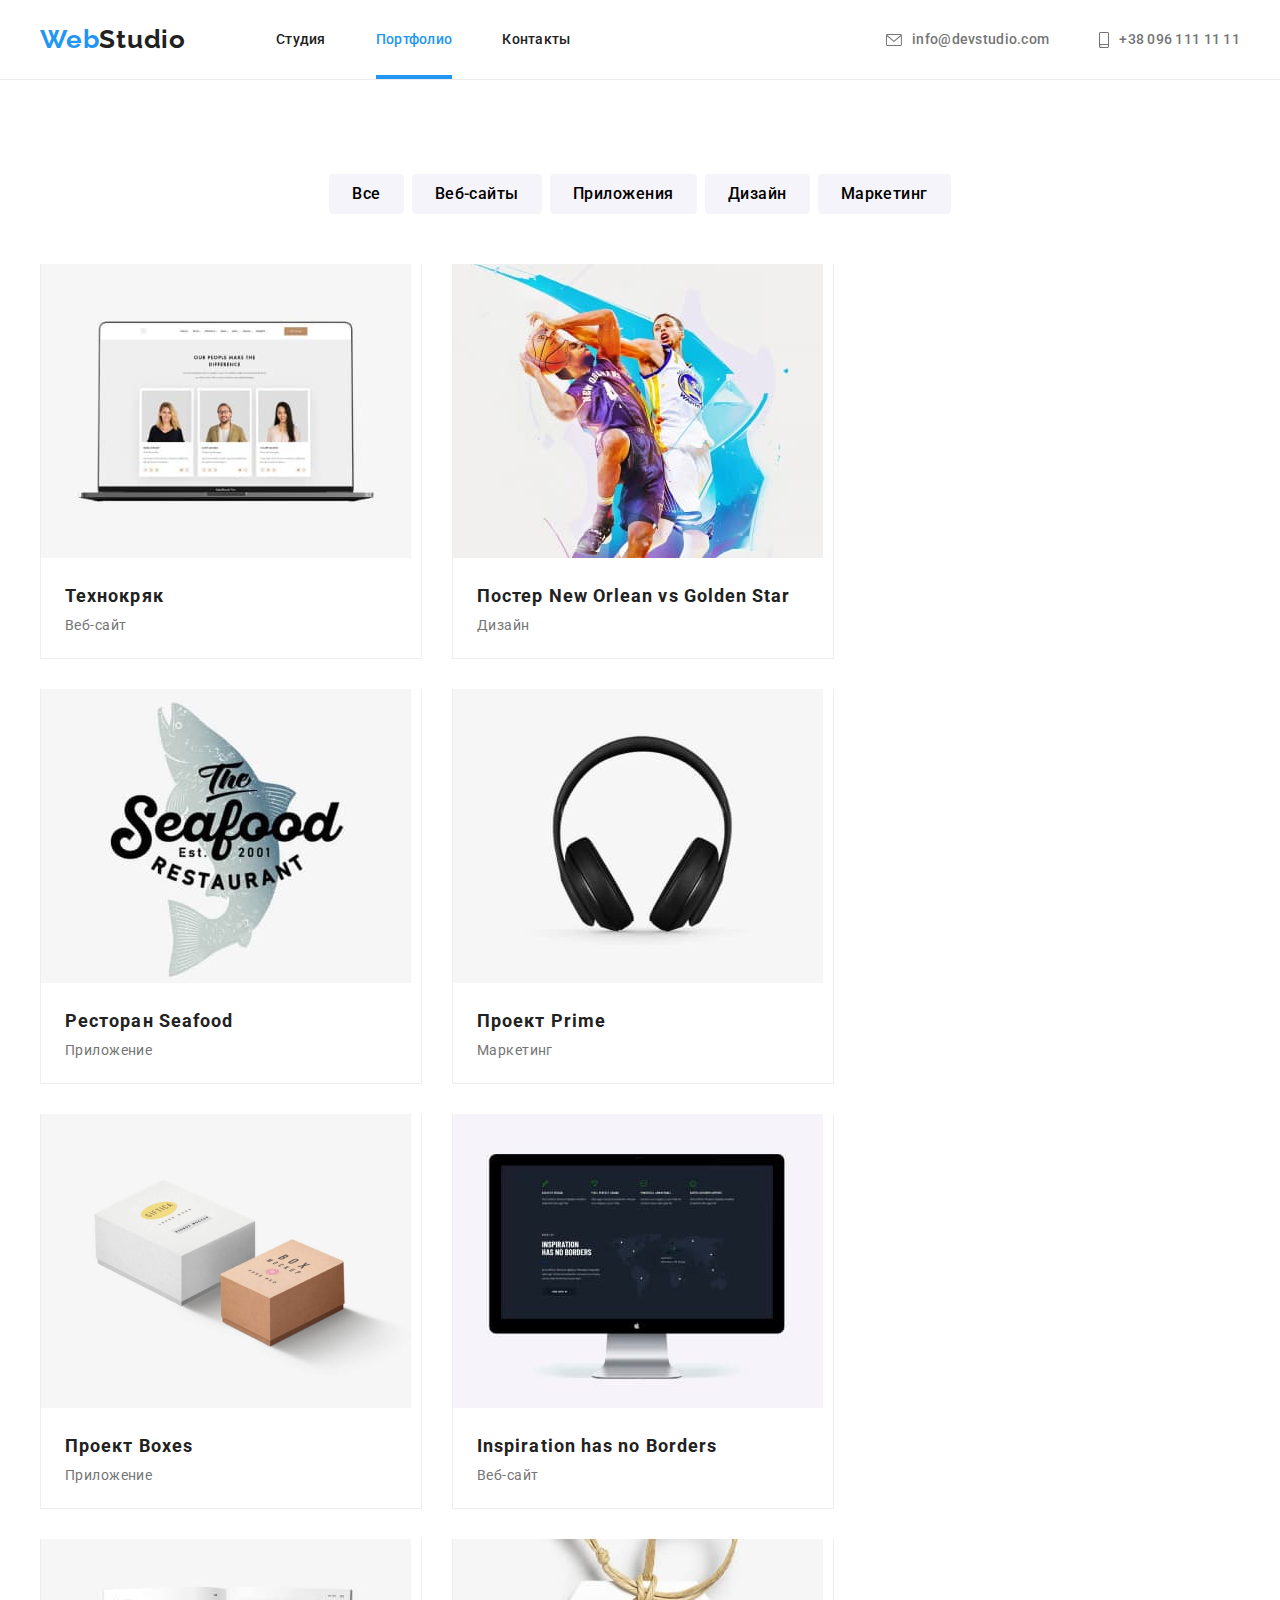
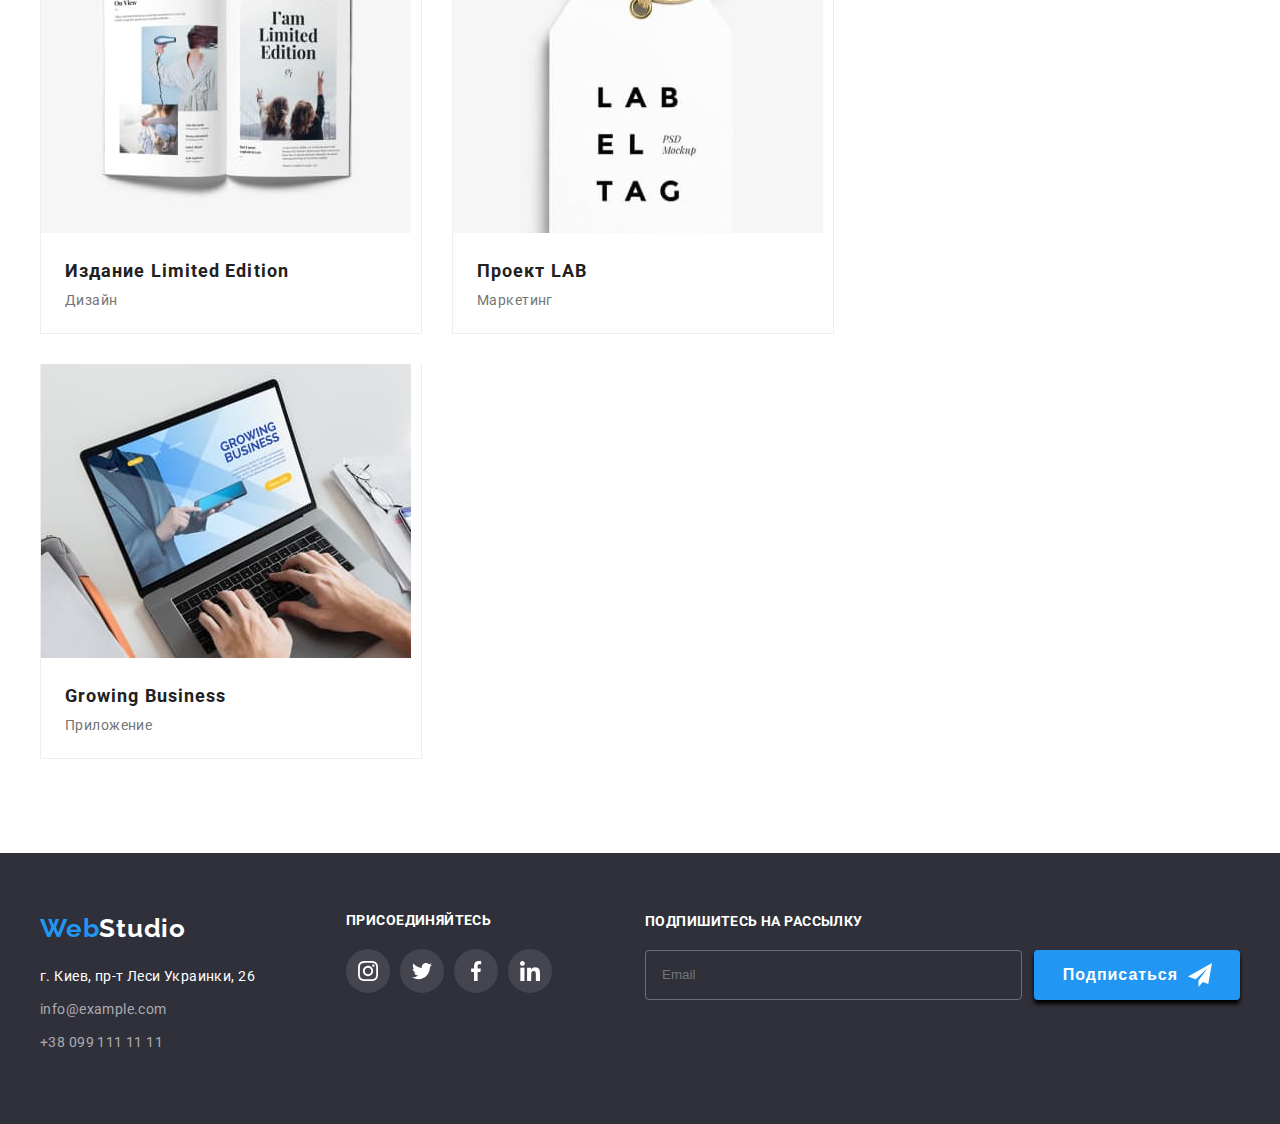
==== portfolio.html @ 456de013 "клон" ====
<!DOCTYPE html>
<html lang="en">
  <head>
    <meta charset="UTF-8" />
    <meta http-equiv="X-UA-Compatible" content="IE=edge" />
    <meta name="viewport" content="width=device-width, initial-scale=1.0" />
    <title>Портфолио</title>
    <link
      rel="stylesheet"
      href="https://cdnjs.cloudflare.com/ajax/libs/modern-normalize/1.1.0/modern-normalize.min.css"
      integrity="sha512-wpPYUAdjBVSE4KJnH1VR1HeZfpl1ub8YT/NKx4PuQ5NmX2tKuGu6U/JRp5y+Y8XG2tV+wKQpNHVUX03MfMFn9Q=="
      crossorigin="anonymous"
      referrerpolicy="no-referrer"
    />
    <link rel="preconnect" href="https://fonts.gstatic.com" />
    <link
      href="https://fonts.googleapis.com/css2?family=Raleway:wght@700&family=Roboto:wght@400;500;700;900&display=swap"
      rel="stylesheet"
    />
    <link rel="stylesheet" href="./css/main.min.css" />
  </head>
  <body>
    <!--HEADER-->
    
    <header class="page-header">
      <div class="container">
        <nav class="nav">
          <a href="./" class="page-logo">
            <span class="page-logo__first-half">Web</span><span>Studio</span>
          </a>
    
          <ul class="site-nav">
            <li class="nav__link">
              <a href="./" class="link-item">Студия</a>
            </li>
            <li class="nav__link">
              <a href="./portfolio.html" class="link-item nav__link-current">Портфолио</a>
            </li>
            <li class="nav__link">
              <a href="./" class="link-item">Контакты</a>
            </li>
          </ul>
    
          <ul class="contact__nav">
            <li class="nav__link-contact contact-email">
              <a href="mailto:info@devstudio.com" class="touch contact__item">
                <svg class="contact__icon" width="16" height="12">
                  <use href="./images/icons.svg#icon-envelope"></use>
                </svg>
                info@devstudio.com
              </a>
            </li>
            <li class="nav__link-contact contact-tel">
              <a href="tel:+380961111111" class="touch contact__item">
                <svg class="contact__icon" width="10" height="16">
                  <use href="./images/icons.svg#icon-smartphone"></use>
                </svg>
                +38 096 111 11 11
              </a>
            </li>
          </ul>
        </nav>
      </div>
    </header>


<main>
  <section class="container-section">
    <div class="container">
    <ul class="portfolio__nav">
       <li class="portfolio__nav-item">
        <button type="button" class="portfolio-button">Все</button>
      </li>
      <li class="portfolio__nav-item">
         <button type="button" class="portfolio-button">Веб-сайты</button>
      </li>
      <li class="portfolio__nav-item">
         <button type="button" class="portfolio-button">Приложения</button>
       </li>
      <li class="portfolio__nav-item">
        <button type="button" class="portfolio-button">Дизайн</button>
      </li>
       <li class="portfolio__nav-item">
         <button type="button" class="portfolio-button">Маркетинг</button>
       </li>
     </ul>

        <ul class="portfolio__works">
          <li class="portfolio__item">
            <a href="./">
              <div class="portfolio__item-thumb">
              <img src="./images/portfolio/laptop.jpg" alt="laptop on the table" />
              <div class="portfolio__item-overlay">
                <p class="portfolio__overlay-text">Технокряк это современная площадка распространения коронавируса. Компании используют эту
                  платформу для цифрового
                  шпионажа и атак на защищённые сервера конкурентов.</p>
              </div>
              </div>
              <div class="portfolio__item-text">
              <h3 class="title-case">Технокряк</h3>
              <p class="portfolio__case-description">Веб-сайт</p>
            </div>
      
            </a>
          </li>
          <li class="portfolio__item">
            <a href="./">
              <div class="portfolio__item-thumb">
              <img src="./images/portfolio/basketball.jpg" alt="two players in basketball" />
              <div class="portfolio__item-overlay">
              <p class="portfolio__overlay-text">Технокряк это современная площадка распространения коронавируса. Компании используют эту платформу для цифрового
              шпионажа и атак на защищённые сервера конкурентов.</p>
              </div>
             </div>
              <div class="portfolio__item-text">
              <h3 class="title-case">Постер New Orlean vs Golden Star</h3>
              <p class="portfolio__case-description">Дизайн</p>
            </div>
      
            </a>
          </li>
          <li class="portfolio__item">
            <a href="./">
              <div class="portfolio__item-thumb">
              <img src="./images/portfolio/seafood.jpg" alt="logo of seafood" />
              <div class="portfolio__item-overlay">
              <p class="portfolio__overlay-text">Технокряк это современная площадка распространения коронавируса. Компании используют эту платформу для цифрового
              шпионажа и атак на защищённые сервера конкурентов.</p>
              </div>
             </div>
             <div class="portfolio__item-text">
              <h3 class="title-case">Ресторан Seafood</h3>
              <p class="portfolio__case-description">Приложение</p>
            </div>
      
            </a>
          </li>
          <li class="portfolio__item">
            <a href="./">
              <div class="portfolio__item-thumb">
              <img src="./images/portfolio/headphones.jpg" alt="headphones" />
              <div class="portfolio__item-overlay">
              <p class="portfolio__overlay-text">Технокряк это современная площадка распространения коронавируса. Компании используют эту платформу для цифрового
              шпионажа и атак на защищённые сервера конкурентов.</p>
              </div>
             </div>
             <div class="portfolio__item-text">
              <h3 class="title-case">Проект Prime</h3>
              <p class="portfolio__case-description">Маркетинг</p>
            </div>
      
            </a>
          </li>
          <li class="portfolio__item">
            <a href="./">
              <div class="portfolio__item-thumb">
              <img src="./images/portfolio/boxes.jpg" alt="two boxes" />
              <div class="portfolio__item-overlay">
              <p class="portfolio__overlay-text">Технокряк это современная площадка распространения коронавируса. Компании используют эту платформу для цифрового
              шпионажа и атак на защищённые сервера конкурентов.</p>
              </div>
             </div>
             <div class="portfolio__item-text">
              <h3 class="title-case">Проект Boxes</h3>
              <p class="portfolio__case-description">Приложение</p>
            </div>
      
            </a>
          </li>
          <li class="portfolio__item">
            <a href="./">
              <div class="portfolio__item-thumb">
              <img src="./images/portfolio/mac.jpg" alt="mac computer on the table" />
              <div class="portfolio__item-overlay">
              <p class="portfolio__overlay-text">Технокряк это современная площадка распространения коронавируса. Компании используют эту платформу для цифрового
              шпионажа и атак на защищённые сервера конкурентов.</p>
              </div>
             </div>
             <div class="portfolio__item-text">
              <h3 class="title-case">Inspiration has no Borders</h3>
              <p class="portfolio__case-description">Веб-сайт</p>
            </div>
      
            </a>
          </li>
          <li class="portfolio__item">
            <a href="./">
              <div class="portfolio__item-thumb">
              <img src="./images/portfolio/magazine.jpg" alt="opened magazine" />
              <div class="portfolio__item-overlay">
              <p class="portfolio__overlay-text">Технокряк это современная площадка распространения коронавируса. Компании используют эту платформу для цифрового
              шпионажа и атак на защищённые сервера конкурентов.</p>
              </div>
             </div>
             <div class="portfolio__item-text">
              <h3 class="title-case">Издание Limited Edition</h3>
              <p class="portfolio__case-description">Дизайн</p>
            </div>
      
            </a>
          </li>
          <li class="portfolio__item">
            <a href="./">
              <div class="portfolio__item-thumb">
              <img src="./images/portfolio/label.jpg" alt="paper label with rope" />
              <div class="portfolio__item-overlay">
              <p class="portfolio__overlay-text">Технокряк это современная площадка распространения коронавируса. Компании используют эту платформу для цифрового
              шпионажа и атак на защищённые сервера конкурентов.</p>
              </div>
             </div>
             <div class="portfolio__item-text">
              <h3 class="title-case">Проект LAB</h3>
              <p class="portfolio__case-description">Маркетинг</p>
            </div>
      
            </a>
          </li>
          <li class="portfolio__item">
            <a href="./">
              <div class="portfolio__item-thumb">
              <img src="./images/portfolio/laptop-working.jpg" alt="working on the laptop" />
              <div class="portfolio__item-overlay">
              <p class="portfolio__overlay-text">Технокряк это современная площадка распространения коронавируса. Компании используют эту платформу для цифрового
              шпионажа и атак на защищённые сервера конкурентов.</p>
              </div>
             </div>
             <div class="portfolio__item-text">
              <h3 class="title-case">Growing Business</h3>
              <p class="portfolio__case-description">Приложение</p>
            </div>
      
            </a>
          </li>
        </div>
      </ul>
     </section>
  </main>

    <!--FOOTER-->
    <footer class="footer">
      <div class="container footer-container">
        <address class="footer-adress">
          <a href="./" class="page-logo">
            <span class="page-logo__first-half">Web</span><span class="page-logo__second-half-logo">Studio</span>
          </a>
          <ul class="footer-adress__text">
            <li>
              <a href="https://goo.gl/maps/CdUpNPRb44qNXqT29" target="_blank" rel="noopener noreferrer">
                <p class="adress">г. Киев, пр-т Леси Украинки, 26</p>
              </a>
            </li>
            <li class="footer-adress__contact">
              <a href="mailto:info@example.com">info@example.com</a>
            </li>
            <li class="footer-adress__contact">
              <a href="tel:+380991111111">+38 099 111 11 11</a>
            </li>
          </ul>
        </address>
    
        <div class="footer-social">
          <h3 class="social-title">Присоединяйтесь</h3>
          <ul class="footer-social__icons">
            <li class="footer-social__item">
              <a href="" class="footer-social__link">
                <svg class="footer-social__icon">
                  <use href="./images/icons.svg#icon-instagram"></use>
                </svg>
              </a>
            </li>
            <li class="footer-social__item">
              <a href="" class="footer-social__link">
                <svg class="footer-social__icon">
                  <use href="./images/icons.svg#icon-twitter"></use>
                </svg>
              </a>
            </li>
            <li class="footer-social__item">
              <a href="" class="footer-social__link">
                <svg class="footer-social__icon">
                  <use href="./images/icons.svg#icon-facebook"></use>
                </svg>
              </a>
            </li>
            <li class="footer-social__item">
              <a href="" class="footer-social__link">
                <svg class="footer-social__icon">
                  <use href="./images/icons.svg#icon-linkedin"></use>
                </svg>
              </a>
            </li>
          </ul>
        </div>
        <form action="#" class="footer-form">
          <label class="footer-form__field">
            Подпишитесь на рассылку
            <div class="footer-form__div">
              <input type="mail" class="footer-form__input touch" name="user-mail" placeholder="Email" required>
    
          </label>
          <button type="submit" class="footer-form__btn">
            Подписаться
            <svg width="24" heigh="24" class="footer-form__icon">
              <use href="./images/icons.svg#icon-send"></use>
            </svg>
          </button>
      </div>
      </form>
      </div>
    </footer>
    </body>
    
    </html>
---- css/main.min.css ----
:root{--text-color: #757575;--secondary-color: #212121;--white-color: #ffffff;--accent-color: #2196f3;--secondary-background: #f5f4fa;--logo-font: 'Raleway', sans-serif;--button-color: #2196f3;--main-font: 'Robosto', sans-serif;--footer-backround: #2f303a;--social-icons: rgba(175, 177, 184, 1);--timing-function: cubic-bezier(0.4, 0, 0.2, 1)}.visually-hidden{position:absolute !important;clip:rect(1px 1px 1px 1px);clip:rect(1px, 1px, 1px, 1px);padding:0 !important;border:0 !important;height:1px !important;width:1px !important;overflow:hidden}.touch{transition-property:color, fill, background-color, border, box-shadow, opacity, transform;transition-duration:250ms;transition-timing-function:var(--cubic)}h1,h2,h3,h4,h5,h6,p{margin-top:0;margin-bottom:0}ul,ol{margin-top:0;margin-bottom:0;padding-left:0}img{display:block}.link{text-decoration:none}li{list-style:none}a{text-decoration:none}body{font-family:'Roboto', 'Arial', 'Helvetica', sans-serif;font-style:normal;font-weight:normal;font-size:14px;color:var(--secondary-color);background-color:var(--white-color);margin:0px 0px}.container-section{padding-top:94px;padding-bottom:94px}h2{font-weight:bold;font-size:36px;line-height:1.16;letter-spacing:0.03em;margin-bottom:50px;text-align:center}a{text-decoration:none;color:inherit}p{line-height:1.71;letter-spacing:0.03em;color:var(--text-color)}button{cursor:pointer}.container{width:1200px;margin:0 auto;padding-left:15px;padding-right:15px}.item{margin-left:30px;flex-basis:calc((100% - 120px) / 4);position:relative}.page-header{border-bottom:solid #ececec 1px}.page-logo{font-family:Raleway;font-weight:bold;font-size:26px;line-height:1.2;letter-spacing:0.03em;margin-right:90px;padding-top:24px;padding-bottom:24px}.page-logo__first-half{color:#2196f3}.page-logo__second-half-logo{color:var(--white-color)}.link-item{padding-top:32px;padding-bottom:32px;position:relative}.link-item::after{content:'';position:absolute;left:0;bottom:0;width:100%;height:4px;background-color:var(--accent-color);display:block;transform:scaleX(0);transition:transform 250ms var(--timing-function)}.link-item:hover::after,.link-item:focus::after{display:block;transform:scaleX(1)}.link-item:hover,.link-item:focus{color:var(--accent-color)}.button-primary{font-family:inherit;color:var(--white-color);background-color:var(--accent-color);font-style:normal;font-weight:500;font-size:16px;line-height:1.87;letter-spacing:0.06em;border-radius:4px;box-shadow:0px 4px 4px rgba(0,0,0,0.15);border:var(--button-color);padding:10px 32px;transition-property:background-color;transition-duration:250ms;transition-timing-function:linear}.button-primary:hover,.button-primary:focus{background-color:var(--white-color);color:var(--accent-color)}.portfolio-button{font-family:inherit;font-size:16px;font-weight:500;line-height:1.62;letter-spacing:0.03em;padding:6px 22px;border:solid 1px;background-color:var(--secondary-background);border-color:var(--secondary-background);border-radius:4px;transition-property:background-color;transition-duration:100ms;transition-timing-function:linear}.portfolio-button:hover,.portfolio-button:focus{color:var(--white-color);background-color:var(--accent-color);border-color:var(--accent-color);border-radius:4px}.social-list{display:flex;padding-bottom:30px;justify-content:space-between}.social-list__icon{width:20px;height:20px}.social-list__link{fill:var(--social-icons);display:flex;align-items:center;justify-content:center;width:44px;height:44px;border-radius:50%;transition:fill 250ms var(--timing-function)}.social-list__link:hover,.social-list__link:focus{background-color:var(--accent-color);fill:#ffffff}.hero-title{font-weight:900;font-size:44px;line-height:60px;margin:0px auto 30px auto}.work-title{margin-bottom:50px}.title-case{font-weight:bold;font-size:18px;line-height:2;letter-spacing:0.06em}h3.about-title{font-weight:bold;font-size:14px;line-height:1.14;letter-spacing:0.03em;text-transform:uppercase;margin-bottom:10px}h3.social-title{color:var(--white-color);font-weight:bold;font-size:14px;line-height:1.14;letter-spacing:0.03em;text-transform:uppercase;margin-bottom:20px}.footer{display:flex;align-items:center;color:var(--white-color);background-color:var(--footer-backround);padding-top:60px;padding-bottom:60px}.footer-container{display:flex}.footer-adress{font-style:normal;line-height:1.71;letter-spacing:0.03em;margin-right:70px}.footer-adress__text{margin-top:20px;margin-bottom:9px}.footer-adress__contact{margin-bottom:9px;color:rgba(255,255,255,0.6)}.footer-adress__contact:hover,.footer-adress__contact:focus{color:var(--accent-color)}.footer-social__icons{display:flex;justify-content:space-around}.footer-social__link{fill:var(--white-color);display:flex;align-items:center;justify-content:center;width:44px;height:44px;border-radius:50%;background-color:rgba(255,255,255,0.1);transition:background-color 250ms var(--timing-function)}.footer-social__link:hover,.footer-social__link:focus{background-color:var(--accent-color)}.footer-social__item:not(:last-child){margin-right:10px}.footer-social__icon{width:20px;height:20px}.adress{margin-bottom:9px;color:var(--white-color)}.backdrop{position:fixed;top:0;left:0;width:100vw;height:100vh;background-color:rgba(0,0,0,0.4);transition:opacity 500ms linear, visability 500ms linear}.modal-window{position:absolute;left:50%;top:50%;transform:translate(-50%, -50%);height:581px;width:528px;border-radius:4px;background-color:var(--white-color);padding:40px}.modal-window__close-btn{top:8px;right:8px;width:30px;height:30px;border-radius:50%;border:1px solid rgba(0,0,0,0.1);background-color:transparent;padding:0;position:absolute}.modal-window__icon-close{position:absolute;top:50%;left:50%;transform:translate(-50%, -50%)}.modal-window__icon-close:hover{fill:var(--accent-color)}.is-hidden{opacity:0;visibility:hidden;pointer-events:none}.modal-form{display:flex;flex-direction:column}.modal-form__header{font-weight:bold;font-size:20px;line-height:1.15;text-align:center;letter-spacing:0.03em;color:var(--secondary-color);margin-bottom:12px}.modal-form__field{position:relative;font-size:12px;line-height:1.16;letter-spacing:0.01em;color:var(--text-color)}.modal-form__input{width:100%;height:40px;border:1px solid rgba(33,33,33,0.2);box-sizing:border-box;border-radius:4px;padding-left:42px}.modal-form__input:focus{outline:none;border-color:var(--accent-color)}.modal-form__input-wrapper{display:block;position:relative;margin-top:6px;margin-bottom:10px}.modal-form__input-icon{position:absolute;top:50%;left:12px;transform:translateY(-50%);display:block;width:18px;height:18px}.form-input:focus+.modal-form__input-icon{fill:var(--accent-color)}.modal-form__message{width:100%;height:120px;margin-top:4px;margin-bottom:20px;border:1px solid rgba(33,33,33,0.2);box-sizing:border-box;border-radius:4px;padding:12px 16px;resize:none}.modal-form__message:focus{outline:none;border-color:var(--accent-color)}.modal-form__checkbox:checked+.modal-form__checkbox-label::before{border:0px;background-image:url(../images/index/check.svg);background-size:contain;box-shadow:none}.modal-form__checkbox:focus+.modal-form__checkbox-label::before{outline:none}.modal-form__checkbox-label{display:flex;align-items:center;font-size:14px;margin-bottom:30px}.modal-form__checkbox-label::before{display:block;content:'';width:16px;height:15px;border-radius:2px;cursor:pointer;margin-right:8px;border:2px solid #000000;box-shadow:0px 4px 4px 0px #00000040}.modal-form__link{color:var(--accent-color);border-bottom:1px solid var(--accent-color)}.modal-form__submit-btn{width:200px;margin:0 auto}.footer-form{display:block;margin-top:0em;width:100%}.footer-form__div{display:flex;height:50px;margin-left:93px;margin-top:20px}.footer-form__field{margin-left:93px;width:100%;font-size:14px;font-weight:700;line-height:1.14;letter-spacing:0.03em;text-align:left;color:var(--white-color);text-transform:uppercase}.footer-form__input{padding:15px 16px;margin-right:12px;border:1px solid rgba(255,255,255,0.3);border-radius:4px;background-color:transparent;cursor:pointer;color:var(--white-color);width:100%}.footer-form__input:focus{outline:none;border-color:var(--accent-color)}.footer-form__btn{display:flex;align-items:center;padding:10px 28px 10px 29px;font-weight:bold;font-size:16px;line-height:1.87;letter-spacing:0.06em;color:var(--white-color);background-color:var(--accent-color);box-shadow:0px 4px 4px #000;border-radius:4px;border:none;cursor:pointer}.footer-form__icon{fill:var(--white-color);margin-left:10px}.nav{display:flex;align-items:center}.site-nav,.contact__nav{font-weight:500;line-height:1.14;letter-spacing:0.02em;display:flex}.nav__link{font-weight:500;line-height:1.14;letter-spacing:0.02em;position:relative}.nav__link:not(:last-child){margin-right:50px}.nav__link-current{color:var(--accent-color)}.nav__link-current::after{display:block;content:'';position:absolute;left:0;bottom:0;width:100%;height:4px;background-color:var(--accent-color);transform:scaleX(1)}.nav__link-contact{font-weight:500;line-height:1.14;letter-spacing:0.02em;justify-content:center}.nav__link-contact:not(:last-child){margin-right:50px}.contact__nav{font-weight:500;font-size:14px;line-height:1.14;letter-spacing:0.02em;color:var(--text-color);margin-left:auto}.contact__item{display:flex;align-items:center;justify-content:center}.contact__item:hover,.contact__item:focus{color:var(--accent-color)}.contact__icon{fill:currentColor;margin-right:10px}.hero{font-size:44px;line-height:1.36;text-align:center;letter-spacing:0.06em;text-transform:uppercase;color:var(--white-color);background-color:var(--secondary-color);padding-top:200px;padding-bottom:200px;background-image:linear-gradient(to right, rgba(47,58,57,0.4), rgba(47,48,58,0.4)),url("../images/index/background-img.png");background-position:center;background-repeat:no-repeat;background-size:cover;max-width:1600px;margin-left:auto;margin-right:auto}.about{display:flex;justify-content:space-between;margin-left:-30px}.about-section{padding-top:94px}.icon-antenna::before{display:block;content:'';height:120px;background-repeat:no-repeat;background-position:center;background-color:var(--secondary-background);background-image:url(../images/index/antenna.svg);margin-bottom:30px}.icon-clock::before{display:block;content:'';height:120px;background-repeat:no-repeat;background-position:center;background-color:var(--secondary-background);background-image:url(../images/index/clock.svg);margin-bottom:30px}.icon-diagram::before{display:block;content:'';height:120px;background-repeat:no-repeat;background-position:center;background-color:var(--secondary-background);background-image:url(../images/index/diagram.svg);margin-bottom:30px}.icon-astronaut::before{display:block;content:'';height:120px;background-repeat:no-repeat;background-position:center;background-color:var(--secondary-background);background-image:url(../images/index/astronaut.svg);margin-bottom:30px}.works{display:flex;flex-wrap:wrap;margin-left:-30px}.works__overlay{position:absolute;display:inline-block;bottom:0;left:0;width:100%;height:70px;background-color:rgba(47,48,58,0.8);color:var(--white-color)}.works__text{padding-top:27px;padding-bottom:27px;text-align:center;text-transform:uppercase;font-family:Roboto;font-style:normal;font-weight:bold;font-size:14px;line-height:1.14;color:var(--white-color)}.team__section{background-color:var(--secondary-background)}.team__list{display:flex;flex-wrap:wrap;margin-left:-30px;justify-content:center}.team__card{text-align:center;box-shadow:0px 2px 1px 0px rgba(0,0,0,0.2);box-shadow:0px 1px 1px 0px rgba(0,0,0,0.14);box-shadow:0px 1px 3px 0px rgba(0,0,0,0.12);border-radius:0px 0px 4px 4px}.team__item-content{background-color:#ffffff;padding-left:32px;padding-right:32px}.team__name{font-style:normal;font-weight:500;font-size:16px;line-height:1.18;letter-spacing:0.03em;color:var(--secondary-color);margin-bottom:10px;padding-top:30px}.team__item-desc{font-size:16px;line-height:1.18;letter-spacing:0.03em;margin-bottom:30px}.clients{display:flex;justify-content:center;margin-left:-30px}.clients__item{flex-basis:calc((100% - 180px) / 6);width:170px;margin-left:30px}.clients__link{height:92px;display:flex;justify-content:center;align-items:center;color:var(--social-icons);border-radius:4px;border:1px solid var(--social-icons)}.clients__link:hover,.clients__link:focus{border-color:var(--accent-color);color:var(--accent-color)}.clients__icon{fill:currentColor;width:170px;height:92px}.clients__icon:hover,.clients__icon:focus{color:var(--accent-color)}.portfolio__nav{display:flex;justify-content:center;margin-bottom:50px}.portfolio__works{display:flex;flex-wrap:wrap;margin-left:-30px;margin-top:-30px}.portfolio__item{flex-basis:calc(100% / 3 - 30px);width:370px;border-bottom:solid 1px #eeeeee;border-left:solid 1px #eeeeee;border-right:solid 1px #eeeeee;margin-top:30px;margin-left:30px}.portfolio__item:hover,.portfolio__item:focus{box-shadow:1px 4px 6px 0px rgba(0,0,0,0.16);box-shadow:0px 4px 4px 0px rgba(0,0,0,0.06);box-shadow:0px 1px 1px 0px rgba(0,0,0,0.12)}.portfolio__item:hover .portfolio__item-thumb::before{transform:translateY(0)}.portfolio__item-text{padding:20px 24px}.portfolio__nav-item:not(:last-child){margin-right:8px}.portfolio__item-thumb{position:relative;overflow:hidden}.portfolio__item-thumb::before{display:inline-block;content:'';position:absolute;top:0;left:0;width:100%;height:100%;background-color:rgba(33,150,243,0.9);transform:translateY(100%);transition:transform 250ms var(--timing-function)}.portfolio__item-overlay{position:absolute;top:0;left:0;width:100%;height:100%;transform:translateY(100%);transition:transform 250ms var(--timing-function);overflow:hidden;display:flex}.portfolio__item:hover .portfolio__item-overlay{transform:translateY(0)}.portfolio__overlay-text{color:var(--white-color);font-size:18px;padding:24px;display:flex;align-items:center}.case-description{font-size:16px;line-height:1.87}
/*# sourceMappingURL=main.min.css.map */
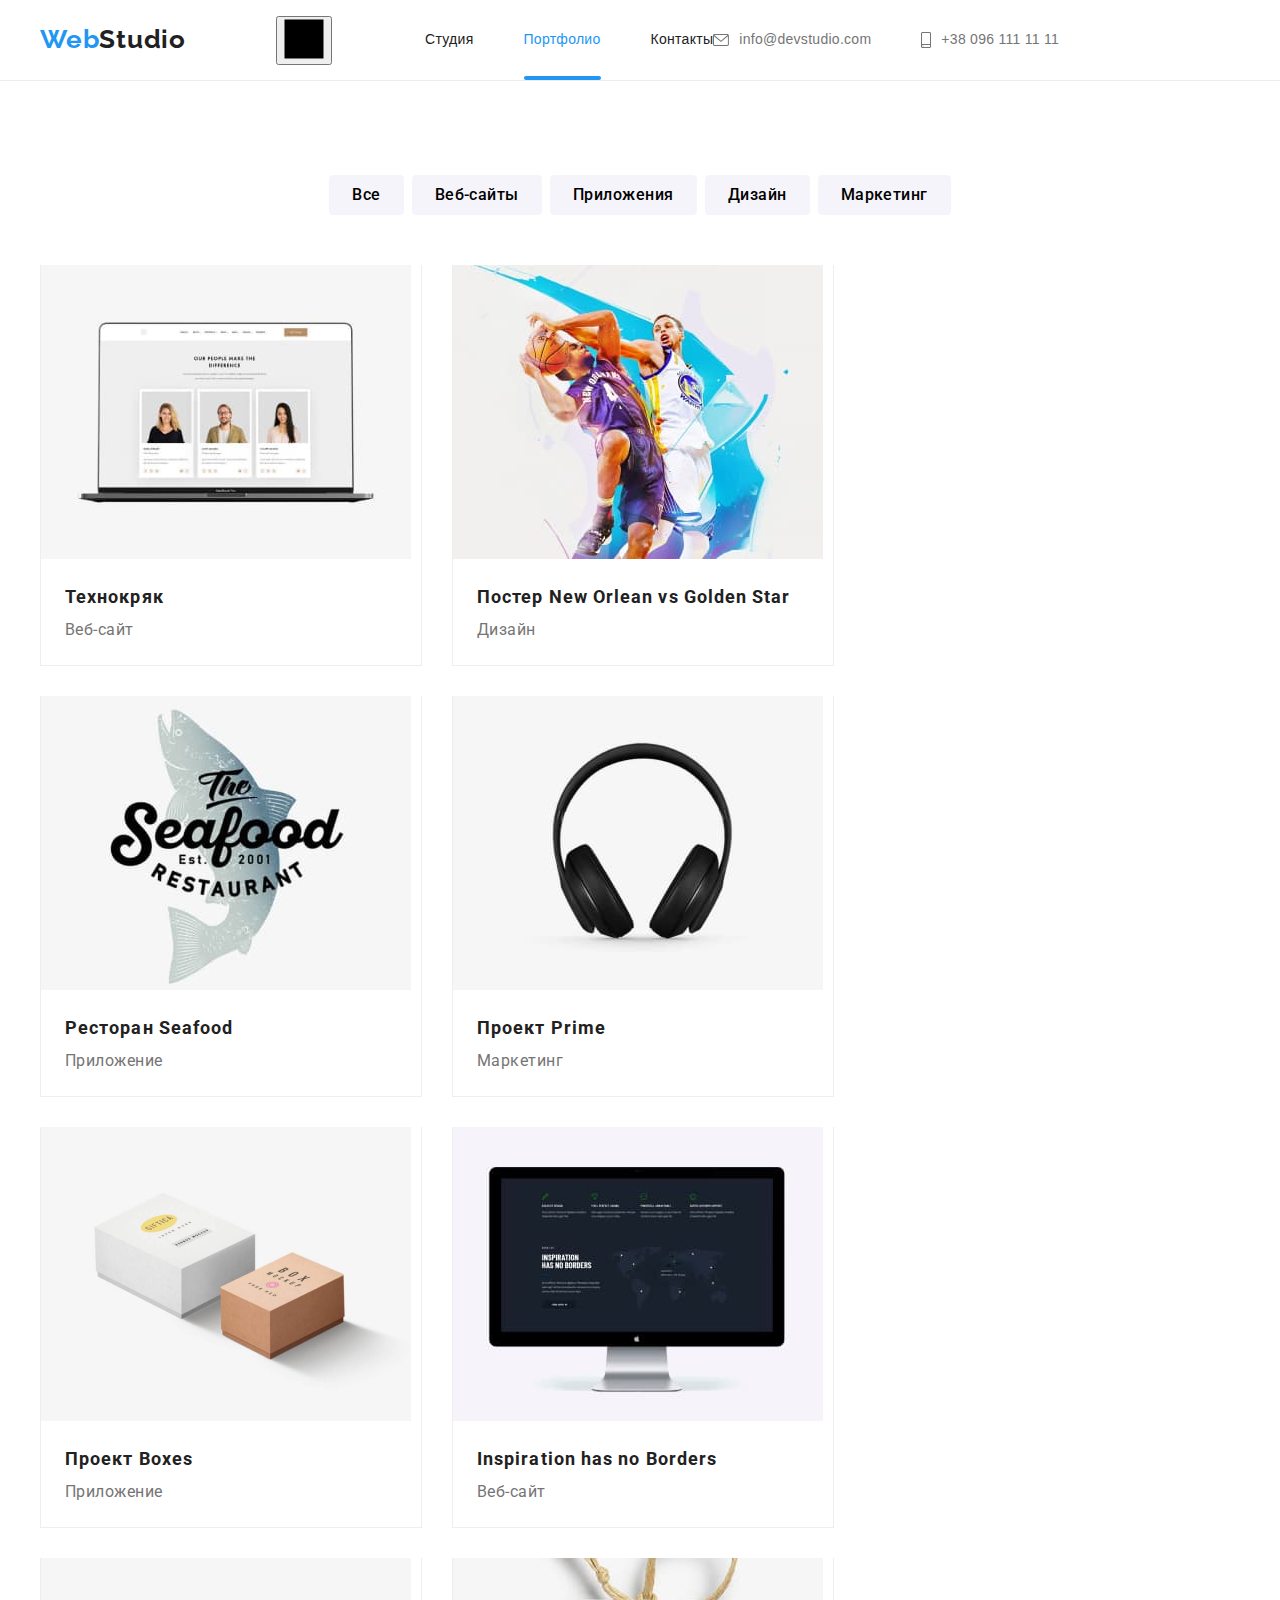
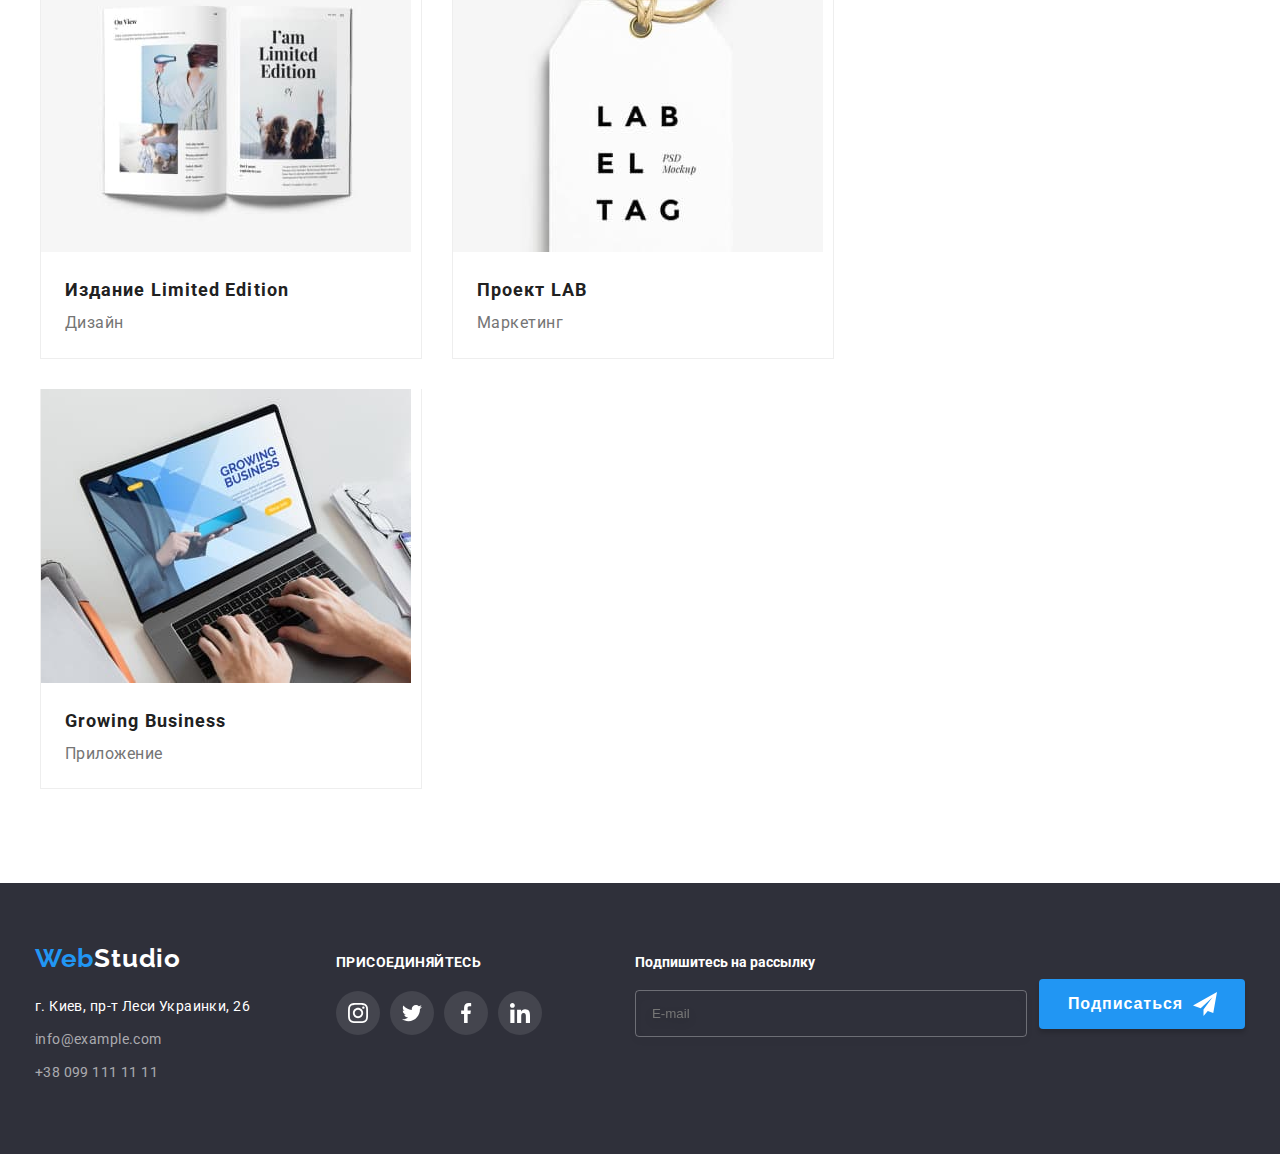
==== commit b40fe452: "очень очень печально..." ====
--- a/portfolio.html
+++ b/portfolio.html
@@ -23,13 +23,20 @@
     <!--HEADER-->
     
     <header class="page-header">
-      <div class="container">
+      <div class="header-container container">
         <nav class="nav">
           <a href="./" class="page-logo">
             <span class="page-logo__first-half">Web</span><span>Studio</span>
           </a>
-    
-          <ul class="site-nav">
+
+          <button class="menu-open touch" type="button">
+            <svg width="40" height="40">
+              <use href="./images/icons.svg#icon-menu">
+              </use>
+            </svg>
+          </button>
+    
+          <ul class="site-nav list">
             <li class="nav__link">
               <a href="./" class="link-item">Студия</a>
             </li>
@@ -41,7 +48,7 @@
             </li>
           </ul>
     
-          <ul class="contact__nav">
+          <ul class="contact__nav list">
             <li class="nav__link-contact contact-email">
               <a href="mailto:info@devstudio.com" class="touch contact__item">
                 <svg class="contact__icon" width="16" height="12">
@@ -260,30 +267,30 @@
     
         <div class="footer-social">
           <h3 class="social-title">Присоединяйтесь</h3>
-          <ul class="footer-social__icons">
-            <li class="footer-social__item">
-              <a href="" class="footer-social__link">
+          <ul class="footer-social__icons social-list list">
+            <li class="social-list__item">
+              <a href="" class="footer-social__link social-list__icon">
                 <svg class="footer-social__icon">
                   <use href="./images/icons.svg#icon-instagram"></use>
                 </svg>
               </a>
             </li>
-            <li class="footer-social__item">
-              <a href="" class="footer-social__link">
+            <li class="social-list__item">
+              <a href="" class="footer-social__link social-list__icon">
                 <svg class="footer-social__icon">
                   <use href="./images/icons.svg#icon-twitter"></use>
                 </svg>
               </a>
             </li>
-            <li class="footer-social__item">
-              <a href="" class="footer-social__link">
+            <li class="social-list__item">
+              <a href="" class="footer-social__link social-list__icon">
                 <svg class="footer-social__icon">
                   <use href="./images/icons.svg#icon-facebook"></use>
                 </svg>
               </a>
             </li>
-            <li class="footer-social__item">
-              <a href="" class="footer-social__link">
+            <li class="social-list__item">
+              <a href="" class="footer-social__link social-list__icon">
                 <svg class="footer-social__icon">
                   <use href="./images/icons.svg#icon-linkedin"></use>
                 </svg>
@@ -291,23 +298,27 @@
             </li>
           </ul>
         </div>
-        <form action="#" class="footer-form">
-          <label class="footer-form__field">
-            Подпишитесь на рассылку
-            <div class="footer-form__div">
-              <input type="mail" class="footer-form__input touch" name="user-mail" placeholder="Email" required>
-    
-          </label>
-          <button type="submit" class="footer-form__btn">
-            Подписаться
-            <svg width="24" heigh="24" class="footer-form__icon">
-              <use href="./images/icons.svg#icon-send"></use>
-            </svg>
-          </button>
-      </div>
-      </form>
+    
+        <div class="footer-form">
+          <b class="footer__title">Подпишитесь на
+            рассылку</b>
+    
+          <form class="footer-subscribe" action="#">
+            <label for="user-email"></label>
+            <input class="subscribe__input" type="email" name="user-email" id="user-email" placeholder="E-mail" required>
+            <button type="submit" class="subscribe__button touch-transform">Подписаться
+              <svg class="subscribe__icon" width="24" height="24">
+                <use href="./images/icons.svg#icon-send">
+                </use>
+              </svg>
+            </button>
+    
+          </form>
+        </div>
+    
       </div>
     </footer>
+
     </body>
     
     </html>--- a/css/main.min.css
+++ b/css/main.min.css
@@ -1,2 +1,2 @@
-:root{--text-color: #757575;--secondary-color: #212121;--white-color: #ffffff;--accent-color: #2196f3;--secondary-background: #f5f4fa;--logo-font: 'Raleway', sans-serif;--button-color: #2196f3;--main-font: 'Robosto', sans-serif;--footer-backround: #2f303a;--social-icons: rgba(175, 177, 184, 1);--timing-function: cubic-bezier(0.4, 0, 0.2, 1)}.visually-hidden{position:absolute !important;clip:rect(1px 1px 1px 1px);clip:rect(1px, 1px, 1px, 1px);padding:0 !important;border:0 !important;height:1px !important;width:1px !important;overflow:hidden}.touch{transition-property:color, fill, background-color, border, box-shadow, opacity, transform;transition-duration:250ms;transition-timing-function:var(--cubic)}h1,h2,h3,h4,h5,h6,p{margin-top:0;margin-bottom:0}ul,ol{margin-top:0;margin-bottom:0;padding-left:0}img{display:block}.link{text-decoration:none}li{list-style:none}a{text-decoration:none}body{font-family:'Roboto', 'Arial', 'Helvetica', sans-serif;font-style:normal;font-weight:normal;font-size:14px;color:var(--secondary-color);background-color:var(--white-color);margin:0px 0px}.container-section{padding-top:94px;padding-bottom:94px}h2{font-weight:bold;font-size:36px;line-height:1.16;letter-spacing:0.03em;margin-bottom:50px;text-align:center}a{text-decoration:none;color:inherit}p{line-height:1.71;letter-spacing:0.03em;color:var(--text-color)}button{cursor:pointer}.container{width:1200px;margin:0 auto;padding-left:15px;padding-right:15px}.item{margin-left:30px;flex-basis:calc((100% - 120px) / 4);position:relative}.page-header{border-bottom:solid #ececec 1px}.page-logo{font-family:Raleway;font-weight:bold;font-size:26px;line-height:1.2;letter-spacing:0.03em;margin-right:90px;padding-top:24px;padding-bottom:24px}.page-logo__first-half{color:#2196f3}.page-logo__second-half-logo{color:var(--white-color)}.link-item{padding-top:32px;padding-bottom:32px;position:relative}.link-item::after{content:'';position:absolute;left:0;bottom:0;width:100%;height:4px;background-color:var(--accent-color);display:block;transform:scaleX(0);transition:transform 250ms var(--timing-function)}.link-item:hover::after,.link-item:focus::after{display:block;transform:scaleX(1)}.link-item:hover,.link-item:focus{color:var(--accent-color)}.button-primary{font-family:inherit;color:var(--white-color);background-color:var(--accent-color);font-style:normal;font-weight:500;font-size:16px;line-height:1.87;letter-spacing:0.06em;border-radius:4px;box-shadow:0px 4px 4px rgba(0,0,0,0.15);border:var(--button-color);padding:10px 32px;transition-property:background-color;transition-duration:250ms;transition-timing-function:linear}.button-primary:hover,.button-primary:focus{background-color:var(--white-color);color:var(--accent-color)}.portfolio-button{font-family:inherit;font-size:16px;font-weight:500;line-height:1.62;letter-spacing:0.03em;padding:6px 22px;border:solid 1px;background-color:var(--secondary-background);border-color:var(--secondary-background);border-radius:4px;transition-property:background-color;transition-duration:100ms;transition-timing-function:linear}.portfolio-button:hover,.portfolio-button:focus{color:var(--white-color);background-color:var(--accent-color);border-color:var(--accent-color);border-radius:4px}.social-list{display:flex;padding-bottom:30px;justify-content:space-between}.social-list__icon{width:20px;height:20px}.social-list__link{fill:var(--social-icons);display:flex;align-items:center;justify-content:center;width:44px;height:44px;border-radius:50%;transition:fill 250ms var(--timing-function)}.social-list__link:hover,.social-list__link:focus{background-color:var(--accent-color);fill:#ffffff}.hero-title{font-weight:900;font-size:44px;line-height:60px;margin:0px auto 30px auto}.work-title{margin-bottom:50px}.title-case{font-weight:bold;font-size:18px;line-height:2;letter-spacing:0.06em}h3.about-title{font-weight:bold;font-size:14px;line-height:1.14;letter-spacing:0.03em;text-transform:uppercase;margin-bottom:10px}h3.social-title{color:var(--white-color);font-weight:bold;font-size:14px;line-height:1.14;letter-spacing:0.03em;text-transform:uppercase;margin-bottom:20px}.footer{display:flex;align-items:center;color:var(--white-color);background-color:var(--footer-backround);padding-top:60px;padding-bottom:60px}.footer-container{display:flex}.footer-adress{font-style:normal;line-height:1.71;letter-spacing:0.03em;margin-right:70px}.footer-adress__text{margin-top:20px;margin-bottom:9px}.footer-adress__contact{margin-bottom:9px;color:rgba(255,255,255,0.6)}.footer-adress__contact:hover,.footer-adress__contact:focus{color:var(--accent-color)}.footer-social__icons{display:flex;justify-content:space-around}.footer-social__link{fill:var(--white-color);display:flex;align-items:center;justify-content:center;width:44px;height:44px;border-radius:50%;background-color:rgba(255,255,255,0.1);transition:background-color 250ms var(--timing-function)}.footer-social__link:hover,.footer-social__link:focus{background-color:var(--accent-color)}.footer-social__item:not(:last-child){margin-right:10px}.footer-social__icon{width:20px;height:20px}.adress{margin-bottom:9px;color:var(--white-color)}.backdrop{position:fixed;top:0;left:0;width:100vw;height:100vh;background-color:rgba(0,0,0,0.4);transition:opacity 500ms linear, visability 500ms linear}.modal-window{position:absolute;left:50%;top:50%;transform:translate(-50%, -50%);height:581px;width:528px;border-radius:4px;background-color:var(--white-color);padding:40px}.modal-window__close-btn{top:8px;right:8px;width:30px;height:30px;border-radius:50%;border:1px solid rgba(0,0,0,0.1);background-color:transparent;padding:0;position:absolute}.modal-window__icon-close{position:absolute;top:50%;left:50%;transform:translate(-50%, -50%)}.modal-window__icon-close:hover{fill:var(--accent-color)}.is-hidden{opacity:0;visibility:hidden;pointer-events:none}.modal-form{display:flex;flex-direction:column}.modal-form__header{font-weight:bold;font-size:20px;line-height:1.15;text-align:center;letter-spacing:0.03em;color:var(--secondary-color);margin-bottom:12px}.modal-form__field{position:relative;font-size:12px;line-height:1.16;letter-spacing:0.01em;color:var(--text-color)}.modal-form__input{width:100%;height:40px;border:1px solid rgba(33,33,33,0.2);box-sizing:border-box;border-radius:4px;padding-left:42px}.modal-form__input:focus{outline:none;border-color:var(--accent-color)}.modal-form__input-wrapper{display:block;position:relative;margin-top:6px;margin-bottom:10px}.modal-form__input-icon{position:absolute;top:50%;left:12px;transform:translateY(-50%);display:block;width:18px;height:18px}.form-input:focus+.modal-form__input-icon{fill:var(--accent-color)}.modal-form__message{width:100%;height:120px;margin-top:4px;margin-bottom:20px;border:1px solid rgba(33,33,33,0.2);box-sizing:border-box;border-radius:4px;padding:12px 16px;resize:none}.modal-form__message:focus{outline:none;border-color:var(--accent-color)}.modal-form__checkbox:checked+.modal-form__checkbox-label::before{border:0px;background-image:url(../images/index/check.svg);background-size:contain;box-shadow:none}.modal-form__checkbox:focus+.modal-form__checkbox-label::before{outline:none}.modal-form__checkbox-label{display:flex;align-items:center;font-size:14px;margin-bottom:30px}.modal-form__checkbox-label::before{display:block;content:'';width:16px;height:15px;border-radius:2px;cursor:pointer;margin-right:8px;border:2px solid #000000;box-shadow:0px 4px 4px 0px #00000040}.modal-form__link{color:var(--accent-color);border-bottom:1px solid var(--accent-color)}.modal-form__submit-btn{width:200px;margin:0 auto}.footer-form{display:block;margin-top:0em;width:100%}.footer-form__div{display:flex;height:50px;margin-left:93px;margin-top:20px}.footer-form__field{margin-left:93px;width:100%;font-size:14px;font-weight:700;line-height:1.14;letter-spacing:0.03em;text-align:left;color:var(--white-color);text-transform:uppercase}.footer-form__input{padding:15px 16px;margin-right:12px;border:1px solid rgba(255,255,255,0.3);border-radius:4px;background-color:transparent;cursor:pointer;color:var(--white-color);width:100%}.footer-form__input:focus{outline:none;border-color:var(--accent-color)}.footer-form__btn{display:flex;align-items:center;padding:10px 28px 10px 29px;font-weight:bold;font-size:16px;line-height:1.87;letter-spacing:0.06em;color:var(--white-color);background-color:var(--accent-color);box-shadow:0px 4px 4px #000;border-radius:4px;border:none;cursor:pointer}.footer-form__icon{fill:var(--white-color);margin-left:10px}.nav{display:flex;align-items:center}.site-nav,.contact__nav{font-weight:500;line-height:1.14;letter-spacing:0.02em;display:flex}.nav__link{font-weight:500;line-height:1.14;letter-spacing:0.02em;position:relative}.nav__link:not(:last-child){margin-right:50px}.nav__link-current{color:var(--accent-color)}.nav__link-current::after{display:block;content:'';position:absolute;left:0;bottom:0;width:100%;height:4px;background-color:var(--accent-color);transform:scaleX(1)}.nav__link-contact{font-weight:500;line-height:1.14;letter-spacing:0.02em;justify-content:center}.nav__link-contact:not(:last-child){margin-right:50px}.contact__nav{font-weight:500;font-size:14px;line-height:1.14;letter-spacing:0.02em;color:var(--text-color);margin-left:auto}.contact__item{display:flex;align-items:center;justify-content:center}.contact__item:hover,.contact__item:focus{color:var(--accent-color)}.contact__icon{fill:currentColor;margin-right:10px}.hero{font-size:44px;line-height:1.36;text-align:center;letter-spacing:0.06em;text-transform:uppercase;color:var(--white-color);background-color:var(--secondary-color);padding-top:200px;padding-bottom:200px;background-image:linear-gradient(to right, rgba(47,58,57,0.4), rgba(47,48,58,0.4)),url("../images/index/background-img.png");background-position:center;background-repeat:no-repeat;background-size:cover;max-width:1600px;margin-left:auto;margin-right:auto}.about{display:flex;justify-content:space-between;margin-left:-30px}.about-section{padding-top:94px}.icon-antenna::before{display:block;content:'';height:120px;background-repeat:no-repeat;background-position:center;background-color:var(--secondary-background);background-image:url(../images/index/antenna.svg);margin-bottom:30px}.icon-clock::before{display:block;content:'';height:120px;background-repeat:no-repeat;background-position:center;background-color:var(--secondary-background);background-image:url(../images/index/clock.svg);margin-bottom:30px}.icon-diagram::before{display:block;content:'';height:120px;background-repeat:no-repeat;background-position:center;background-color:var(--secondary-background);background-image:url(../images/index/diagram.svg);margin-bottom:30px}.icon-astronaut::before{display:block;content:'';height:120px;background-repeat:no-repeat;background-position:center;background-color:var(--secondary-background);background-image:url(../images/index/astronaut.svg);margin-bottom:30px}.works{display:flex;flex-wrap:wrap;margin-left:-30px}.works__overlay{position:absolute;display:inline-block;bottom:0;left:0;width:100%;height:70px;background-color:rgba(47,48,58,0.8);color:var(--white-color)}.works__text{padding-top:27px;padding-bottom:27px;text-align:center;text-transform:uppercase;font-family:Roboto;font-style:normal;font-weight:bold;font-size:14px;line-height:1.14;color:var(--white-color)}.team__section{background-color:var(--secondary-background)}.team__list{display:flex;flex-wrap:wrap;margin-left:-30px;justify-content:center}.team__card{text-align:center;box-shadow:0px 2px 1px 0px rgba(0,0,0,0.2);box-shadow:0px 1px 1px 0px rgba(0,0,0,0.14);box-shadow:0px 1px 3px 0px rgba(0,0,0,0.12);border-radius:0px 0px 4px 4px}.team__item-content{background-color:#ffffff;padding-left:32px;padding-right:32px}.team__name{font-style:normal;font-weight:500;font-size:16px;line-height:1.18;letter-spacing:0.03em;color:var(--secondary-color);margin-bottom:10px;padding-top:30px}.team__item-desc{font-size:16px;line-height:1.18;letter-spacing:0.03em;margin-bottom:30px}.clients{display:flex;justify-content:center;margin-left:-30px}.clients__item{flex-basis:calc((100% - 180px) / 6);width:170px;margin-left:30px}.clients__link{height:92px;display:flex;justify-content:center;align-items:center;color:var(--social-icons);border-radius:4px;border:1px solid var(--social-icons)}.clients__link:hover,.clients__link:focus{border-color:var(--accent-color);color:var(--accent-color)}.clients__icon{fill:currentColor;width:170px;height:92px}.clients__icon:hover,.clients__icon:focus{color:var(--accent-color)}.portfolio__nav{display:flex;justify-content:center;margin-bottom:50px}.portfolio__works{display:flex;flex-wrap:wrap;margin-left:-30px;margin-top:-30px}.portfolio__item{flex-basis:calc(100% / 3 - 30px);width:370px;border-bottom:solid 1px #eeeeee;border-left:solid 1px #eeeeee;border-right:solid 1px #eeeeee;margin-top:30px;margin-left:30px}.portfolio__item:hover,.portfolio__item:focus{box-shadow:1px 4px 6px 0px rgba(0,0,0,0.16);box-shadow:0px 4px 4px 0px rgba(0,0,0,0.06);box-shadow:0px 1px 1px 0px rgba(0,0,0,0.12)}.portfolio__item:hover .portfolio__item-thumb::before{transform:translateY(0)}.portfolio__item-text{padding:20px 24px}.portfolio__nav-item:not(:last-child){margin-right:8px}.portfolio__item-thumb{position:relative;overflow:hidden}.portfolio__item-thumb::before{display:inline-block;content:'';position:absolute;top:0;left:0;width:100%;height:100%;background-color:rgba(33,150,243,0.9);transform:translateY(100%);transition:transform 250ms var(--timing-function)}.portfolio__item-overlay{position:absolute;top:0;left:0;width:100%;height:100%;transform:translateY(100%);transition:transform 250ms var(--timing-function);overflow:hidden;display:flex}.portfolio__item:hover .portfolio__item-overlay{transform:translateY(0)}.portfolio__overlay-text{color:var(--white-color);font-size:18px;padding:24px;display:flex;align-items:center}.case-description{font-size:16px;line-height:1.87}
+:root{--text-color: #757575;--secondary-color: #212121;--white-color: #ffffff;--accent-color: #2196f3;--secondary-background: #f5f4fa;--logo-font: 'Raleway', sans-serif;--button-color: #2196f3;--main-font: 'Robosto', sans-serif;--footer-backround: #2f303a;--social-icons: rgba(175, 177, 184, 1);--timing-function: cubic-bezier(0.4, 0, 0.2, 1)}.visually-hidden{position:absolute !important;clip:rect(1px 1px 1px 1px);clip:rect(1px, 1px, 1px, 1px);padding:0 !important;border:0 !important;height:1px !important;width:1px !important;overflow:hidden}.touch{transition-property:color, fill, background-color, border, box-shadow, opacity, transform;transition-duration:250ms;transition-timing-function:var(--cubic)}h1,h2,h3,h4,h5,h6,p{margin-top:0;margin-bottom:0}ul,ol{margin-top:0;margin-bottom:0;padding-left:0}img{display:block}.link{text-decoration:none}.list{list-style:none;padding:0}li{list-style:none}a{text-decoration:none}body{font-family:'Roboto', 'Arial', 'Helvetica', sans-serif;font-style:normal;font-weight:normal;font-size:14px;color:var(--secondary-color);background-color:var(--white-color);margin:0px 0px}.container-section{padding-top:60px;padding-bottom:60px}@media screen and (min-width: 1200px){.container-section{padding-top:94px;padding-bottom:94px}}h2{font-weight:bold;font-size:36px;line-height:1.16;letter-spacing:0.03em;margin-bottom:50px;text-align:center}a{text-decoration:none;color:inherit}p{line-height:1.71;letter-spacing:0.03em;color:var(--text-color)}button{cursor:pointer}.container{width:100%;padding-left:15px;padding-right:15px;margin:0 auto}@media screen and (min-width: 480px){.container{max-width:480px}}@media screen and (min-width: 768px){.container{max-width:768px}}@media screen and (min-width: 1200px){.container{max-width:1200px}}.page-header{border-bottom:solid #ececec 1px;background-color:var(--white-color)}@media screen and (min-width: 768px){.page-header{display:flex;align-items:center}}@media screen and (min-width: 1200px){.page-header{display:flex;align-items:center}}@media screen and (min-width: 768px){.header-container{display:flex;align-items:center}}@media screen and (min-width: 1200px){.header-container{display:flex;align-items:center}}.page-logo{font-family:Raleway;font-weight:bold;font-size:26px;line-height:1.2;letter-spacing:0.03em;margin-right:90px;padding-top:24px;padding-bottom:24px}.page-logo__first-half{color:#2196f3}.page-logo__second-half-logo{color:var(--white-color)}.button-primary{font-family:inherit;color:var(--white-color);background-color:var(--accent-color);font-style:normal;font-weight:500;font-size:16px;line-height:1.87;letter-spacing:0.06em;border-radius:4px;box-shadow:0px 4px 4px rgba(0,0,0,0.15);border:var(--button-color);padding:10px 32px;transition-property:background-color;transition-duration:250ms;transition-timing-function:linear}.button-primary:hover,.button-primary:focus,.button-primary:active{background-color:var(--white-color);color:var(--accent-color)}.portfolio-button{font-family:inherit;font-size:16px;font-weight:500;line-height:1.62;letter-spacing:0.03em;padding:6px 22px;border:solid 1px;background-color:var(--secondary-background);border-color:var(--secondary-background);border-radius:4px;transition-property:background-color;transition-duration:100ms;transition-timing-function:linear}.portfolio-button:hover,.portfolio-button:focus{color:var(--white-color);background-color:var(--accent-color);border-color:var(--accent-color);border-radius:4px}.social-list{display:flex;justify-content:center}.social-list__item:not(:last-child){margin-right:10px}.social-list__link{width:44px;height:44px;display:flex;justify-content:center;align-items:center;border-radius:50%;fill:var(--social-icons)}.social-list__link:hover,.social-list__link:focus{background-color:var(--accent-color);fill:var(--white-color)}.social-list__icon{width:20px;height:20px}.hero-title{font-weight:900;font-size:44px;line-height:60px;margin:0px auto 30px auto;font-size:26px;line-height:1.364;color:var(--white-color);letter-spacing:0.06em;text-transform:uppercase;text-shadow:0px 4px 4px rgba(0,0,0,0.25)}@media screen and (min-width: 1200px){.hero-title{font-size:44px}}.work-title{margin-bottom:50px}.title-case{font-weight:bold;font-size:18px;line-height:2;letter-spacing:0.06em}h3.about-title{font-weight:bold;font-size:14px;line-height:1.14;letter-spacing:0.03em;text-transform:uppercase;margin-bottom:10px}h3.social-title{color:var(--white-color);font-weight:bold;font-size:14px;line-height:1.14;letter-spacing:0.03em;text-transform:uppercase;margin-bottom:20px}.footer{display:flex;align-items:center;color:var(--white-color);background-color:var(--footer-backround);padding-top:60px;padding-bottom:60px}.footer-container{text-align:center}@media screen and (min-width: 768px){.footer-container{display:flex;flex-wrap:wrap;justify-content:center;align-items:baseline}}@media screen and (min-width: 1200px){.footer-container{display:flex;align-items:baseline;text-align:left;flex-wrap:nowrap}}.footer-adress{font-style:normal;line-height:1.71;letter-spacing:0.03em;margin-right:70px}@media screen and (min-width: 1200px){.footer-adress{width:231px;margin-right:70px}}.adress{font-style:normal;font-size:14px;line-height:1.71;letter-spacing:0.03em;margin-bottom:9px;color:var(--white-color)}.footer-adress__text{margin-top:20px;margin-bottom:9px;font-size:14px;line-height:1.71;letter-spacing:0.03em;color:rgba(255,255,255,0.6)}.footer-adress__contact{margin-bottom:9px;color:rgba(255,255,255,0.6)}.footer-adress__contact:hover,.footer-adress__contact:focus,.footer-adress__contact:active{color:var(--accent-color)}.footer-social{margin:60px 0}@media screen and (min-width: 768px){.footer-social{margin:0;margin-left:165px}}@media screen and (min-width: 1200px){.footer-social{margin-right:93px;margin-left:0}}.footer-social__link{fill:var(--white-color);display:flex;align-items:center;justify-content:center;width:44px;height:44px;border-radius:50%;background-color:rgba(255,255,255,0.1);transition:background-color 250ms var(--timing-function)}.footer-social__link:hover,.footer-social__link:focus{background-color:var(--accent-color)}.footer-social__icon{width:20px;height:20px}.backdrop{position:fixed;top:0;left:0;width:100vw;height:100vh;background-color:rgba(0,0,0,0.4);transition:opacity 500ms linear, visability 500ms linear}.modal-window{position:absolute;left:50%;top:50%;transform:translate(-50%, -50%);height:581px;width:528px;border-radius:4px;background-color:var(--white-color);padding:40px}.modal-window__close-btn{top:8px;right:8px;width:30px;height:30px;border-radius:50%;border:1px solid rgba(0,0,0,0.1);background-color:transparent;padding:0;position:absolute}.modal-window__icon-close{position:absolute;top:50%;left:50%;transform:translate(-50%, -50%)}.modal-window__icon-close:hover{fill:var(--accent-color)}.is-hidden{opacity:0;visibility:hidden;pointer-events:none}.modal-form{display:flex;flex-direction:column;padding:40px}.modal-form__header{font-weight:bold;font-size:20px;line-height:1.15;text-align:center;letter-spacing:0.03em;color:var(--secondary-color);margin-bottom:12px}.modal-form__field{position:relative;font-size:12px;line-height:1.16;letter-spacing:0.01em;color:var(--text-color)}.modal-form__input{width:100%;height:40px;border:1px solid rgba(33,33,33,0.2);box-sizing:border-box;border-radius:4px;padding-left:42px}.modal-form__input:focus{outline:none;border-color:var(--accent-color)}.modal-form__input-wrapper{display:block;position:relative;margin-top:6px;margin-bottom:10px}.modal-form__input-icon{position:absolute;top:50%;left:12px;transform:translateY(-50%);display:block;width:18px;height:18px}.form-input:focus+.modal-form__input-icon{fill:var(--accent-color)}.modal-form__message{width:100%;height:120px;margin-top:4px;margin-bottom:20px;border:1px solid rgba(33,33,33,0.2);box-sizing:border-box;border-radius:4px;padding:12px 16px;resize:none}.modal-form__message:focus{outline:none;border-color:var(--accent-color)}.modal-form__checkbox:checked+.modal-form__checkbox-label::before{border:0px;background-image:url(../images/index/check.svg);background-size:contain;box-shadow:none}.modal-form__checkbox:focus+.modal-form__checkbox-label::before{outline:none}.modal-form__checkbox-label{display:flex;align-items:center;font-size:14px;margin-bottom:30px}.modal-form__checkbox-label::before{display:block;content:'';width:16px;height:15px;border-radius:2px;cursor:pointer;margin-right:8px;border:2px solid #000000;box-shadow:0px 4px 4px 0px #00000040}.modal-form__link{color:var(--accent-color);border-bottom:1px solid var(--accent-color)}.modal-form__submit-btn{width:200px;margin:0 auto}@media screen and (min-width: 768px){.footer-form{margin-top:60px}}@media screen and (min-width: 1200px){.footer-form{margin-top:0}}.footer-subscribe{position:relative;display:flex;align-items:center;flex-direction:column}@media screen and (min-width: 768px){.footer-subscribe{display:flex;align-items:center;flex-direction:column}}@media screen and (min-width: 1200px){.footer-subscribe{display:flex;align-items:center;flex-direction:row}}.subscribe__input{width:100%;padding:15px 16px;margin-bottom:20px;margin-top:20px;border:1px solid rgba(255,255,255,0.3);filter:drop-shadow(0px 4px 4px rgba(0,0,0,0.15));border-radius:4px;background-color:transparent;cursor:pointer;color:var(--white-color)}@media screen and (min-width: 768px){.subscribe__input{width:450px}}@media screen and (min-width: 1200px){.subscribe__input{width:358px;padding:15px 16px;margin-right:12px;margin-bottom:0}}.subscribe__button{display:flex;align-items:center;padding:10px 28px 10px 29px;font-weight:bold;font-size:16px;line-height:1.87;letter-spacing:0.06em;color:var(--white-color);background-color:var(--accent-color);box-shadow:0px 4px 4px rgba(0,0,0,0.15);border-radius:4px;border:none;cursor:pointer}.subscribe__button:hover,.subscribe__button:focus,.subscribe__button:active{color:var(--white-color);background-color:var(--secondary-background)}.subscribe__icon{fill:var(--white-color);margin-left:10px}.nav{display:flex;align-items:center;justify-content:space-between}@media screen and (min-width: 768px){.nav{justify-content:center}}.site-nav{font-family:var(--main-font);font-weight:500;font-size:14px;line-height:1.14;letter-spacing:0.02em;color:var(--secondary-color);margin-left:auto;display:none}@media screen and (min-width: 768px), (min-width: 1200px){.site-nav{display:flex}}@media screen and (min-width: 1200px){.site-nav{margin-left:93px}}.contact__nav{margin-left:auto;font-family:var(--main-font);font-weight:500;font-size:14px;line-height:1.14;letter-spacing:0.02em;color:var(--text-color);display:none}@media screen and (min-width: 768px){.contact__nav{display:flex;flex-direction:column}}@media screen and (min-width: 1200px){.contact__nav{display:flex;flex-direction:row}}.nav__link{font-weight:500;line-height:1.14;letter-spacing:0.02em;position:relative}.nav__link:not(:last-child){display:flex;margin-right:50px}.nav__link-contact:not(:last-child){display:flex;margin-bottom:10px}@media screen and (min-width: 1200px){.nav__link-contact:not(:last-child){display:flex;margin-right:50px;margin-bottom:0}}.link-item{padding-top:32px;padding-bottom:32px;display:flex;align-items:center}.link-item:hover,.link-item:focus,.link-item:active{color:var(--accent-color)}@media screen and (min-width: 768px){.contact__item{padding-top:0;padding-bottom:0;display:flex;align-items:center}}@media screen and (min-width: 1200px){.contact__item{padding-top:32px;padding-bottom:32px}}.contact__item:hover,.contact__item:focus,.contact__item:active{color:var(--accent-color)}.nav__link-current{position:relative;color:var(--accent-color)}.nav__link-current::after{content:'';position:absolute;display:block;width:100%;height:4px;left:0;bottom:0;border-radius:2px;background-color:var(--accent-color)}.contact__icon{fill:currentColor;margin-right:10px}.hero{padding-top:118px;padding-bottom:118px;margin-left:auto;margin-right:auto;max-width:1600px;text-align:center;background-position:center;background-repeat:no-repeat;background-size:cover;background-color:var(--footer-backround)}@media screen and (max-width: 767px){.hero{max-width:480px;background-image:linear-gradient(to right, rgba(47,58,57,0.4), rgba(47,48,58,0.4)),url(../images/index/hero_mobile_480@1x.jpg)}}@media screen and (min-device-pixel-ratio: 2), (-webkit-min-device-pixel-ratio: 2), screen and (min-resolution: 192dpi), screen and (min-resolution: 2dppx){.hero{background-image:linear-gradient(to right, rgba(47,58,57,0.4), rgba(47,48,58,0.4)),url(../images/index/hero_mobile_480@2x.jpg)}}@media screen and (min-width: 768px){.hero{padding-top:118px;padding-bottom:118px;max-width:768px;background-image:linear-gradient(to right, rgba(47,58,57,0.4), rgba(47,48,58,0.4)),url(../images/index/hero_tablet_768@1x.jpg)}}@media screen and (min-width: 768px) and (min-device-pixel-ratio: 2), screen and (min-width: 768px) and (-webkit-min-device-pixel-ratio: 2), screen and (min-width: 768px) and (min-resolution: 192dpi), screen and (min-width: 768px) and (min-resolution: 2dppx){.hero{background-image:linear-gradient(to right, rgba(47,58,57,0.4), rgba(47,48,58,0.4)),url(../images/index/hero_tablet_768@2x.jpg)}}@media screen and (min-width: 1200px){.hero{max-width:1600px;padding-top:200px;padding-bottom:200px;background-image:linear-gradient(to right, rgba(47,58,57,0.4), rgba(47,48,58,0.4)),url(../images/index/hero_desktop_1600@1x.jpg)}}@media screen and (min-width: 1200px) and (min-device-pixel-ratio: 2), screen and (min-width: 1200px) and (-webkit-min-device-pixel-ratio: 2), screen and (min-width: 1200px) and (min-resolution: 192dpi), screen and (min-width: 1200px) and (min-resolution: 2dppx){.hero{background-image:linear-gradient(to right, rgba(47,58,57,0.4), rgba(47,48,58,0.4)),url(../images/index/hero_desktop_1600@2x.jpg)}}.invisible{display:none}.about{margin-bottom:-30px}@media screen and (min-width: 768px){.about{display:flex;flex-wrap:wrap;margin-left:-30px}}.item{width:100%;margin-bottom:30px}@media screen and (min-width: 768px){.item{flex-basis:calc((100% - 60px) / 2);margin-left:30px}}@media screen and (min-width: 1200px){.item{flex-basis:calc((100% - 120px) / 4)}}.item::before{display:block;content:'';height:120px;background-repeat:no-repeat;background-position:center;background-color:var(--secondary-background)}.icon-antenna::before{display:block;content:'';height:120px;background-repeat:no-repeat;background-position:center;background-color:var(--secondary-background);background-image:url(../images/index/antenna.svg);margin-bottom:30px}.icon-clock::before{display:block;content:'';height:120px;background-repeat:no-repeat;background-position:center;background-color:var(--secondary-background);background-image:url(../images/index/clock.svg);margin-bottom:30px}.icon-diagram::before{display:block;content:'';height:120px;background-repeat:no-repeat;background-position:center;background-color:var(--secondary-background);background-image:url(../images/index/diagram.svg);margin-bottom:30px}.icon-astronaut::before{display:block;content:'';height:120px;background-repeat:no-repeat;background-position:center;background-color:var(--secondary-background);background-image:url(../images/index/astronaut.svg);margin-bottom:30px}.work-section{padding-top:0}@media screen and (max-width: 1199px){.work-section{display:none}}.works{display:flex;justify-content:space-between}.work-item{position:relative;z-index:-1}.works__overlay{position:absolute;bottom:0;width:370px;height:70px;background-color:rgba(47,48,58,0.8)}.works__text{font-weight:bold;font-size:14px;line-height:1.14;text-align:center;letter-spacing:0.03em;text-transform:uppercase;color:var(--white-color);padding-top:27px}.team__section{background-color:var(--secondary-background)}.team__list{text-align:center;margin-bottom:-30px}@media screen and (min-width: 768px){.team__list{display:flex;flex-wrap:wrap;margin-left:-30px}}.team__card{box-shadow:0px 1px 3px rgba(0,0,0,0.12),0px 1px 1px rgba(0,0,0,0.14),0px 2px 1px rgba(0,0,0,0.2);border-radius:0px 0px 4px 4px;background-color:var(--white-color);width:100%;margin-bottom:30px}@media screen and (min-width: 768px){.team__card{flex-basis:calc((100% - 60px) / 2);margin-left:30px}}@media screen and (min-width: 1200px){.team__card{flex-basis:calc((100% - 120px) / 4)}}.team__item-content{padding:30px 0}.team__name{font-family:var(--main-font);font-weight:500;font-size:16px;line-height:1.18;letter-spacing:0.03em;color:var(--title-color);margin-bottom:10px}.team__item-desc{font-family:var(--main-font);font-weight:normal;font-size:16px;line-height:1.18;letter-spacing:0.03em;color:var(--text-color);margin-bottom:16px}.clients{margin-bottom:-30px;display:flex;flex-wrap:wrap;margin-left:-30px}.clients__item{margin-bottom:30px;margin-left:30px;flex-basis:calc(100% / 2 - 30px)}@media screen and (min-width: 768px){.clients__item{flex-basis:calc((100% - 90px) / 3);width:226px}}@media screen and (min-width: 1200px){.clients__item{flex-basis:calc((100% - 180px) / 6);width:170px}}.clients__link{height:92px;display:flex;justify-content:center;align-items:center;color:var(--social-icons);border-radius:4px;border:1px solid var(--social-icons)}.clients__link:hover,.clients__link:focus{border-color:var(--accent-color);color:var(--accent-color)}.clients__icon{width:100%;fill:currentColor}.portfolio__nav{display:flex;justify-content:center;margin-bottom:50px}.portfolio__works{display:flex;flex-wrap:wrap;margin-left:-30px;margin-top:-30px}.portfolio__item{flex-basis:calc(100% / 3 - 30px);width:370px;border-bottom:solid 1px #eeeeee;border-left:solid 1px #eeeeee;border-right:solid 1px #eeeeee;margin-top:30px;margin-left:30px}.portfolio__item:hover,.portfolio__item:focus{box-shadow:1px 4px 6px 0px rgba(0,0,0,0.16);box-shadow:0px 4px 4px 0px rgba(0,0,0,0.06);box-shadow:0px 1px 1px 0px rgba(0,0,0,0.12)}.portfolio__item:hover .portfolio__item-thumb::before{transform:translateY(0)}.portfolio__item-text{padding:20px 24px}.portfolio__nav-item:not(:last-child){margin-right:8px}.portfolio__item-thumb{position:relative;overflow:hidden}.portfolio__item-thumb::before{display:inline-block;content:'';position:absolute;top:0;left:0;width:100%;height:100%;background-color:rgba(33,150,243,0.9);transform:translateY(100%);transition:transform 250ms var(--timing-function)}.portfolio__item-overlay{position:absolute;top:0;left:0;width:100%;height:100%;transform:translateY(100%);transition:transform 250ms var(--timing-function);overflow:hidden;display:flex}.portfolio__item:hover .portfolio__item-overlay{transform:translateY(0)}.portfolio__overlay-text{color:var(--white-color);font-size:18px;padding:24px;display:flex;align-items:center}.portfolio__case-description{font-size:16px;line-height:1.87}
 /*# sourceMappingURL=main.min.css.map */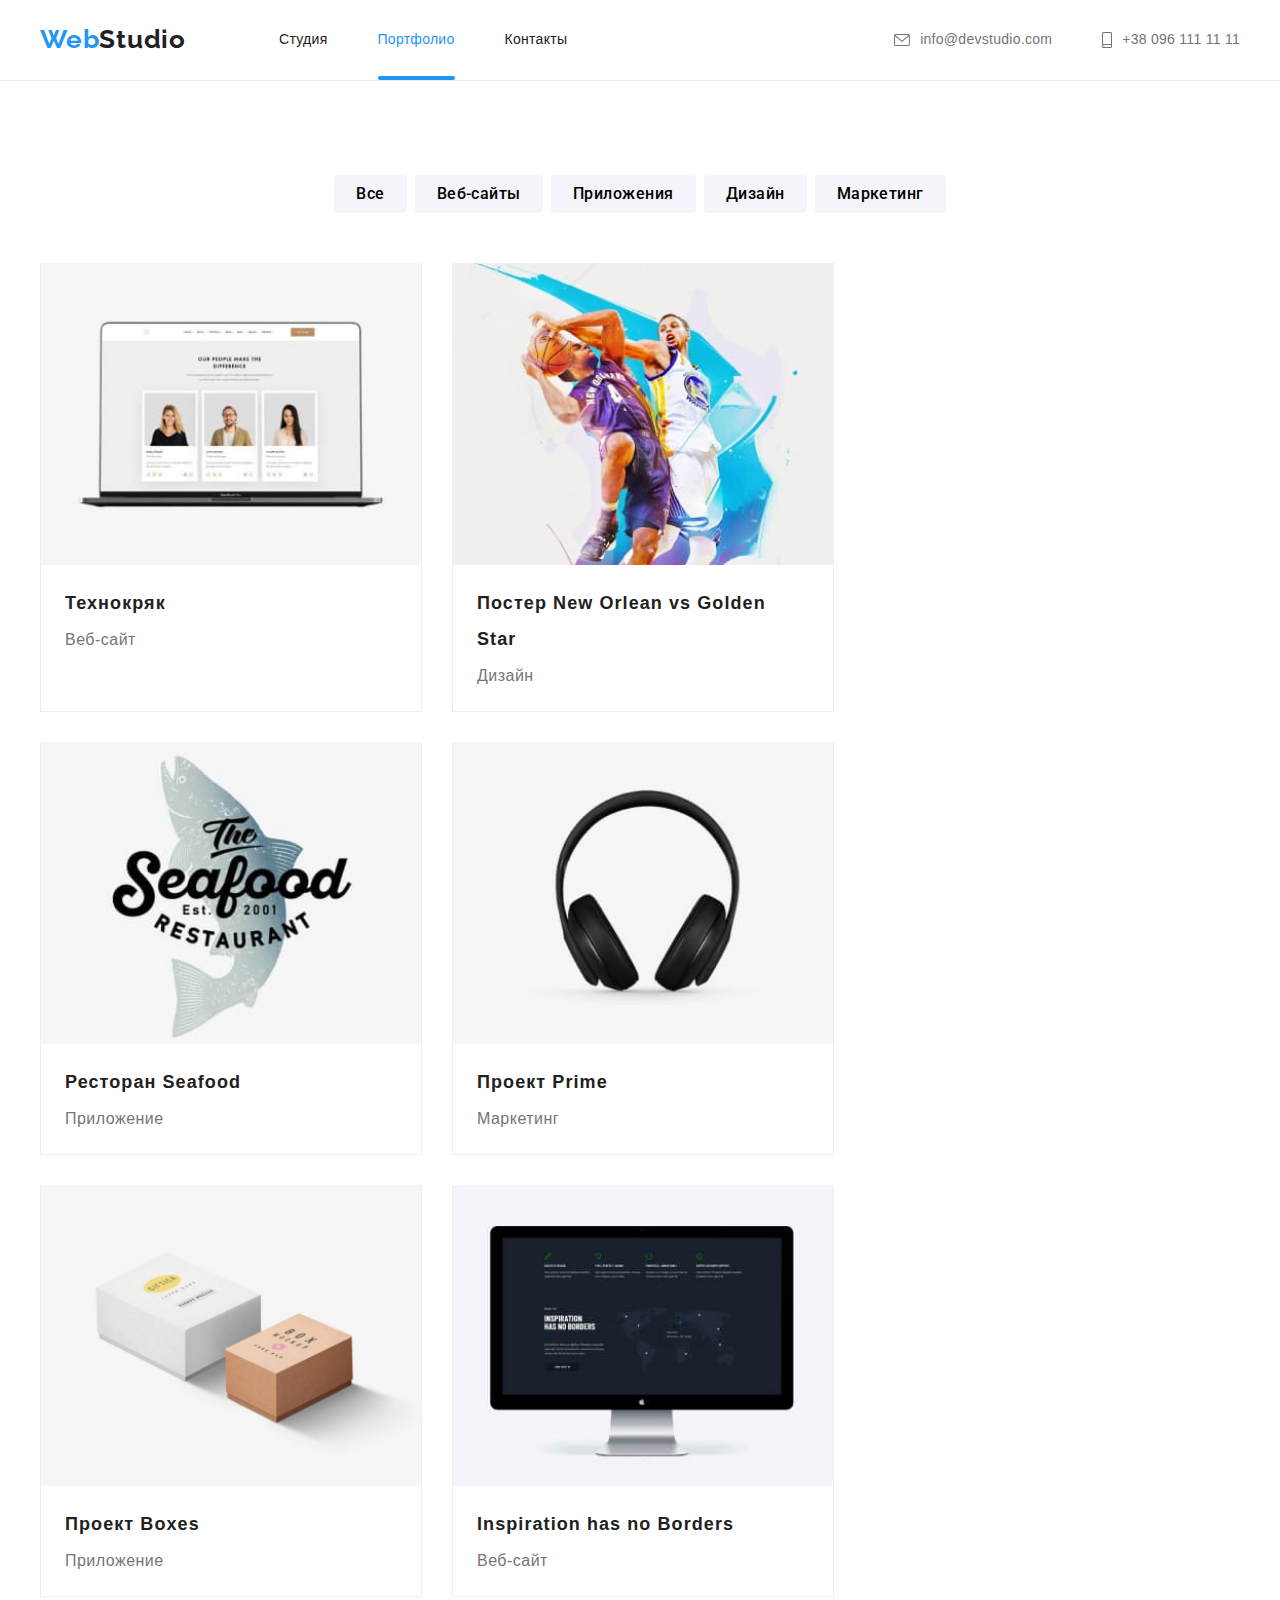
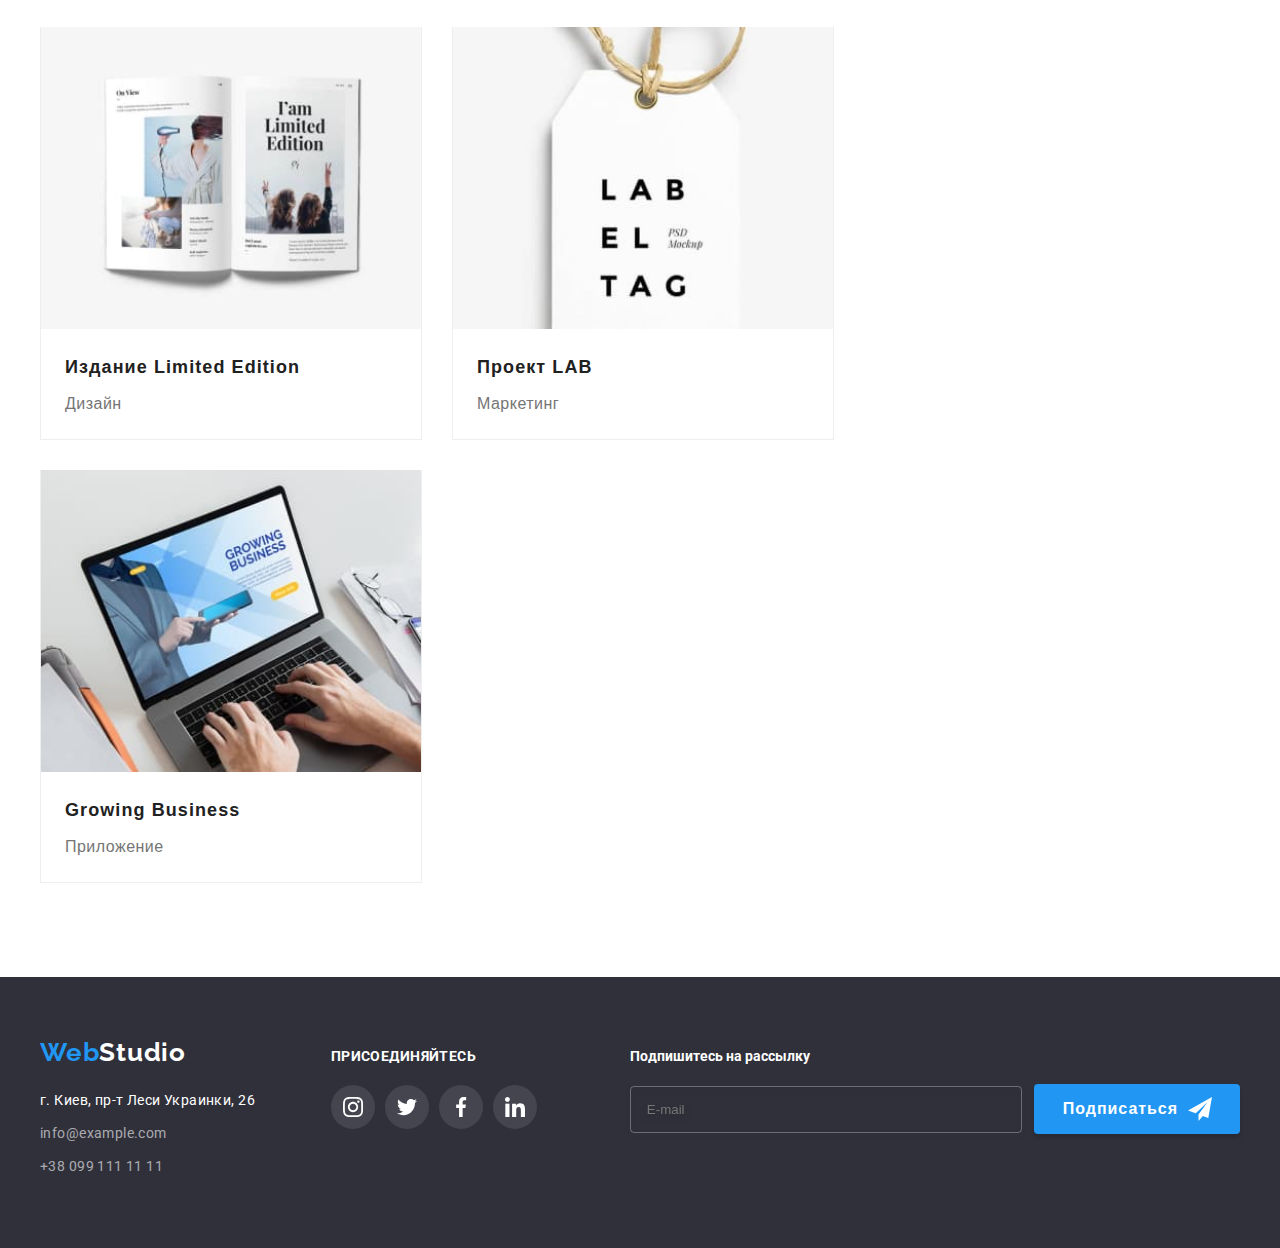
==== commit 5ed8f761: "portfolio" ====
--- a/portfolio.html
+++ b/portfolio.html
@@ -28,7 +28,7 @@
           <a href="./" class="page-logo">
             <span class="page-logo__first-half">Web</span><span>Studio</span>
           </a>
-
+    
           <button class="menu-open touch" type="button">
             <svg width="40" height="40">
               <use href="./images/icons.svg#icon-menu">
@@ -66,37 +66,92 @@
               </a>
             </li>
           </ul>
+    
         </nav>
       </div>
+    
+      <!----------- МОБИЛЬНОЕ МЕНЮ ----------->
+    
+      <div class="mobile-nav is-hidden">
+        <div class="container">
+    
+          <button class="menu-close touch" type="button"> <svg width="40" height="40">
+              <use href="./images/icons.svg#icon-close">
+              </use>
+            </svg> </button>
+    
+          <nav>
+            <ul class="mobile-menu list">
+              <li class="mobile-menu__item">
+                <a class="mobile-menu__link link current touch" href="./index.html">Студия</a>
+              </li>
+              <li class="mobile-menu__item">
+                <a class="mobile-menu__link link touch" href="./portfolio.html">Портфолио</a>
+              </li>
+              <li class="mobile-menu__item">
+                <a class="mobile-menu__link link touch" href="./index.html">Контакты</a>
+              </li>
+            </ul>
+          </nav>
+          <div class="mobile-nav__bottom">
+            <ul class="mobile-contacts list">
+              <li class="mobile-contacts__item">
+                <a class="mobile-contacts__link link mobile-contacts__link---telephone touch" href="./index.html">+38 096
+                  111
+                  11 11</a>
+              </li>
+              <li class="mobile-contacts__item">
+                <a class="mobile-contacts__link link touch" href="./portfolio.html">info@devstudio.com</a>
+              </li>
+    
+            </ul>
+            <ul class="mobile-network list">
+              <li class="mobile-network__item">
+                <a class="mobile-network__link link" href="./index.html">Instagram</a>
+              </li>
+              <li class="mobile-network__item">
+                <a class="mobile-network__link link" href="./portfolio.html">Twitter</a>
+              </li>
+              <li class="mobile-network__item">
+                <a class="mobile-network__link link" href="./index.html">Facebook</a>
+              </li>
+              <li class="mobile-network__item">
+                <a class="mobile-network__link link" href="./portfolio.html">LinkedIn</a>
+              </li>
+            </ul>
+          </div>
+        </div>
+      </div>
+    
     </header>
 
 
 <main>
   <section class="container-section">
     <div class="container">
-    <ul class="portfolio__nav">
+    <ul class="portfolio__nav list">
        <li class="portfolio__nav-item">
-        <button type="button" class="portfolio-button">Все</button>
+        <button type="button" class="portfolio-button touch">Все</button>
       </li>
       <li class="portfolio__nav-item">
-         <button type="button" class="portfolio-button">Веб-сайты</button>
+         <button type="button" class="portfolio-button touch">Веб-сайты</button>
       </li>
       <li class="portfolio__nav-item">
-         <button type="button" class="portfolio-button">Приложения</button>
+         <button type="button" class="portfolio-button touch">Приложения</button>
        </li>
       <li class="portfolio__nav-item">
-        <button type="button" class="portfolio-button">Дизайн</button>
+        <button type="button" class="portfolio-button touch">Дизайн</button>
       </li>
        <li class="portfolio__nav-item">
-         <button type="button" class="portfolio-button">Маркетинг</button>
+         <button type="button" class="portfolio-button touch">Маркетинг</button>
        </li>
      </ul>
 
-        <ul class="portfolio__works">
-          <li class="portfolio__item">
-            <a href="./">
-              <div class="portfolio__item-thumb">
-              <img src="./images/portfolio/laptop.jpg" alt="laptop on the table" />
+        <ul class="portfolio__works list">
+          <li class="portfolio__item touch">
+            <a href="./" class="portfolio__link">
+              <div class="portfolio__item-thumb">
+              <img src="./images/portfolio/laptop.jpg" alt="laptop on the table" width="100%"/>
               <div class="portfolio__item-overlay">
                 <p class="portfolio__overlay-text">Технокряк это современная площадка распространения коронавируса. Компании используют эту
                   платформу для цифрового
@@ -110,10 +165,10 @@
       
             </a>
           </li>
-          <li class="portfolio__item">
-            <a href="./">
-              <div class="portfolio__item-thumb">
-              <img src="./images/portfolio/basketball.jpg" alt="two players in basketball" />
+          <li class="portfolio__item touch">
+            <a href="./" class="portfolio__link">
+              <div class="portfolio__item-thumb">
+              <img src="./images/portfolio/basketball.jpg" alt="two players in basketball" width="100%"/>
               <div class="portfolio__item-overlay">
               <p class="portfolio__overlay-text">Технокряк это современная площадка распространения коронавируса. Компании используют эту платформу для цифрового
               шпионажа и атак на защищённые сервера конкурентов.</p>
@@ -126,10 +181,10 @@
       
             </a>
           </li>
-          <li class="portfolio__item">
-            <a href="./">
-              <div class="portfolio__item-thumb">
-              <img src="./images/portfolio/seafood.jpg" alt="logo of seafood" />
+          <li class="portfolio__item touch">
+            <a href="./" class="portfolio__link">
+              <div class="portfolio__item-thumb">
+              <img src="./images/portfolio/seafood.jpg" alt="logo of seafood" width="100%"/>
               <div class="portfolio__item-overlay">
               <p class="portfolio__overlay-text">Технокряк это современная площадка распространения коронавируса. Компании используют эту платформу для цифрового
               шпионажа и атак на защищённые сервера конкурентов.</p>
@@ -142,10 +197,10 @@
       
             </a>
           </li>
-          <li class="portfolio__item">
-            <a href="./">
-              <div class="portfolio__item-thumb">
-              <img src="./images/portfolio/headphones.jpg" alt="headphones" />
+          <li class="portfolio__item touch">
+            <a href="./" class="portfolio__link">
+              <div class="portfolio__item-thumb">
+              <img src="./images/portfolio/headphones.jpg" alt="headphones" width="100%"/>
               <div class="portfolio__item-overlay">
               <p class="portfolio__overlay-text">Технокряк это современная площадка распространения коронавируса. Компании используют эту платформу для цифрового
               шпионажа и атак на защищённые сервера конкурентов.</p>
@@ -158,10 +213,10 @@
       
             </a>
           </li>
-          <li class="portfolio__item">
-            <a href="./">
-              <div class="portfolio__item-thumb">
-              <img src="./images/portfolio/boxes.jpg" alt="two boxes" />
+          <li class="portfolio__item touch">
+            <a href="./" class="portfolio__link">
+              <div class="portfolio__item-thumb">
+              <img src="./images/portfolio/boxes.jpg" alt="two boxes" width="100%"/>
               <div class="portfolio__item-overlay">
               <p class="portfolio__overlay-text">Технокряк это современная площадка распространения коронавируса. Компании используют эту платформу для цифрового
               шпионажа и атак на защищённые сервера конкурентов.</p>
@@ -174,10 +229,10 @@
       
             </a>
           </li>
-          <li class="portfolio__item">
-            <a href="./">
-              <div class="portfolio__item-thumb">
-              <img src="./images/portfolio/mac.jpg" alt="mac computer on the table" />
+          <li class="portfolio__item touch">
+            <a href="./" class="portfolio__link">
+              <div class="portfolio__item-thumb">
+              <img src="./images/portfolio/mac.jpg" alt="mac computer on the table" width="100%"/>
               <div class="portfolio__item-overlay">
               <p class="portfolio__overlay-text">Технокряк это современная площадка распространения коронавируса. Компании используют эту платформу для цифрового
               шпионажа и атак на защищённые сервера конкурентов.</p>
@@ -190,10 +245,10 @@
       
             </a>
           </li>
-          <li class="portfolio__item">
-            <a href="./">
-              <div class="portfolio__item-thumb">
-              <img src="./images/portfolio/magazine.jpg" alt="opened magazine" />
+          <li class="portfolio__item touch">
+            <a href="./" class="portfolio__link">
+              <div class="portfolio__item-thumb">
+              <img src="./images/portfolio/magazine.jpg" alt="opened magazine" width="100%"/>
               <div class="portfolio__item-overlay">
               <p class="portfolio__overlay-text">Технокряк это современная площадка распространения коронавируса. Компании используют эту платформу для цифрового
               шпионажа и атак на защищённые сервера конкурентов.</p>
@@ -206,10 +261,10 @@
       
             </a>
           </li>
-          <li class="portfolio__item">
-            <a href="./">
-              <div class="portfolio__item-thumb">
-              <img src="./images/portfolio/label.jpg" alt="paper label with rope" />
+          <li class="portfolio__item touch">
+            <a href="./" class="portfolio__link">
+              <div class="portfolio__item-thumb">
+              <img src="./images/portfolio/label.jpg" alt="paper label with rope" width="100%"/>
               <div class="portfolio__item-overlay">
               <p class="portfolio__overlay-text">Технокряк это современная площадка распространения коронавируса. Компании используют эту платформу для цифрового
               шпионажа и атак на защищённые сервера конкурентов.</p>
@@ -222,10 +277,10 @@
       
             </a>
           </li>
-          <li class="portfolio__item">
-            <a href="./">
-              <div class="portfolio__item-thumb">
-              <img src="./images/portfolio/laptop-working.jpg" alt="working on the laptop" />
+          <li class="portfolio__item touch">
+            <a href="./" class="portfolio__link">
+              <div class="portfolio__item-thumb">
+              <img src="./images/portfolio/laptop-working.jpg" alt="working on the laptop" width="100%"/>
               <div class="portfolio__item-overlay">
               <p class="portfolio__overlay-text">Технокряк это современная площадка распространения коронавируса. Компании используют эту платформу для цифрового
               шпионажа и атак на защищённые сервера конкурентов.</p>
@@ -319,6 +374,7 @@
       </div>
     </footer>
 
-    </body>
-    
-    </html>+    <script src="./js/menu.js"></script>
+    
+   </body>
+</html>--- a/css/main.min.css
+++ b/css/main.min.css
@@ -1,2 +1,2 @@
-:root{--text-color: #757575;--secondary-color: #212121;--white-color: #ffffff;--accent-color: #2196f3;--secondary-background: #f5f4fa;--logo-font: 'Raleway', sans-serif;--button-color: #2196f3;--main-font: 'Robosto', sans-serif;--footer-backround: #2f303a;--social-icons: rgba(175, 177, 184, 1);--timing-function: cubic-bezier(0.4, 0, 0.2, 1)}.visually-hidden{position:absolute !important;clip:rect(1px 1px 1px 1px);clip:rect(1px, 1px, 1px, 1px);padding:0 !important;border:0 !important;height:1px !important;width:1px !important;overflow:hidden}.touch{transition-property:color, fill, background-color, border, box-shadow, opacity, transform;transition-duration:250ms;transition-timing-function:var(--cubic)}h1,h2,h3,h4,h5,h6,p{margin-top:0;margin-bottom:0}ul,ol{margin-top:0;margin-bottom:0;padding-left:0}img{display:block}.link{text-decoration:none}.list{list-style:none;padding:0}li{list-style:none}a{text-decoration:none}body{font-family:'Roboto', 'Arial', 'Helvetica', sans-serif;font-style:normal;font-weight:normal;font-size:14px;color:var(--secondary-color);background-color:var(--white-color);margin:0px 0px}.container-section{padding-top:60px;padding-bottom:60px}@media screen and (min-width: 1200px){.container-section{padding-top:94px;padding-bottom:94px}}h2{font-weight:bold;font-size:36px;line-height:1.16;letter-spacing:0.03em;margin-bottom:50px;text-align:center}a{text-decoration:none;color:inherit}p{line-height:1.71;letter-spacing:0.03em;color:var(--text-color)}button{cursor:pointer}.container{width:100%;padding-left:15px;padding-right:15px;margin:0 auto}@media screen and (min-width: 480px){.container{max-width:480px}}@media screen and (min-width: 768px){.container{max-width:768px}}@media screen and (min-width: 1200px){.container{max-width:1200px}}.page-header{border-bottom:solid #ececec 1px;background-color:var(--white-color)}@media screen and (min-width: 768px){.page-header{display:flex;align-items:center}}@media screen and (min-width: 1200px){.page-header{display:flex;align-items:center}}@media screen and (min-width: 768px){.header-container{display:flex;align-items:center}}@media screen and (min-width: 1200px){.header-container{display:flex;align-items:center}}.page-logo{font-family:Raleway;font-weight:bold;font-size:26px;line-height:1.2;letter-spacing:0.03em;margin-right:90px;padding-top:24px;padding-bottom:24px}.page-logo__first-half{color:#2196f3}.page-logo__second-half-logo{color:var(--white-color)}.button-primary{font-family:inherit;color:var(--white-color);background-color:var(--accent-color);font-style:normal;font-weight:500;font-size:16px;line-height:1.87;letter-spacing:0.06em;border-radius:4px;box-shadow:0px 4px 4px rgba(0,0,0,0.15);border:var(--button-color);padding:10px 32px;transition-property:background-color;transition-duration:250ms;transition-timing-function:linear}.button-primary:hover,.button-primary:focus,.button-primary:active{background-color:var(--white-color);color:var(--accent-color)}.portfolio-button{font-family:inherit;font-size:16px;font-weight:500;line-height:1.62;letter-spacing:0.03em;padding:6px 22px;border:solid 1px;background-color:var(--secondary-background);border-color:var(--secondary-background);border-radius:4px;transition-property:background-color;transition-duration:100ms;transition-timing-function:linear}.portfolio-button:hover,.portfolio-button:focus{color:var(--white-color);background-color:var(--accent-color);border-color:var(--accent-color);border-radius:4px}.social-list{display:flex;justify-content:center}.social-list__item:not(:last-child){margin-right:10px}.social-list__link{width:44px;height:44px;display:flex;justify-content:center;align-items:center;border-radius:50%;fill:var(--social-icons)}.social-list__link:hover,.social-list__link:focus{background-color:var(--accent-color);fill:var(--white-color)}.social-list__icon{width:20px;height:20px}.hero-title{font-weight:900;font-size:44px;line-height:60px;margin:0px auto 30px auto;font-size:26px;line-height:1.364;color:var(--white-color);letter-spacing:0.06em;text-transform:uppercase;text-shadow:0px 4px 4px rgba(0,0,0,0.25)}@media screen and (min-width: 1200px){.hero-title{font-size:44px}}.work-title{margin-bottom:50px}.title-case{font-weight:bold;font-size:18px;line-height:2;letter-spacing:0.06em}h3.about-title{font-weight:bold;font-size:14px;line-height:1.14;letter-spacing:0.03em;text-transform:uppercase;margin-bottom:10px}h3.social-title{color:var(--white-color);font-weight:bold;font-size:14px;line-height:1.14;letter-spacing:0.03em;text-transform:uppercase;margin-bottom:20px}.footer{display:flex;align-items:center;color:var(--white-color);background-color:var(--footer-backround);padding-top:60px;padding-bottom:60px}.footer-container{text-align:center}@media screen and (min-width: 768px){.footer-container{display:flex;flex-wrap:wrap;justify-content:center;align-items:baseline}}@media screen and (min-width: 1200px){.footer-container{display:flex;align-items:baseline;text-align:left;flex-wrap:nowrap}}.footer-adress{font-style:normal;line-height:1.71;letter-spacing:0.03em;margin-right:70px}@media screen and (min-width: 1200px){.footer-adress{width:231px;margin-right:70px}}.adress{font-style:normal;font-size:14px;line-height:1.71;letter-spacing:0.03em;margin-bottom:9px;color:var(--white-color)}.footer-adress__text{margin-top:20px;margin-bottom:9px;font-size:14px;line-height:1.71;letter-spacing:0.03em;color:rgba(255,255,255,0.6)}.footer-adress__contact{margin-bottom:9px;color:rgba(255,255,255,0.6)}.footer-adress__contact:hover,.footer-adress__contact:focus,.footer-adress__contact:active{color:var(--accent-color)}.footer-social{margin:60px 0}@media screen and (min-width: 768px){.footer-social{margin:0;margin-left:165px}}@media screen and (min-width: 1200px){.footer-social{margin-right:93px;margin-left:0}}.footer-social__link{fill:var(--white-color);display:flex;align-items:center;justify-content:center;width:44px;height:44px;border-radius:50%;background-color:rgba(255,255,255,0.1);transition:background-color 250ms var(--timing-function)}.footer-social__link:hover,.footer-social__link:focus{background-color:var(--accent-color)}.footer-social__icon{width:20px;height:20px}.backdrop{position:fixed;top:0;left:0;width:100vw;height:100vh;background-color:rgba(0,0,0,0.4);transition:opacity 500ms linear, visability 500ms linear}.modal-window{position:absolute;left:50%;top:50%;transform:translate(-50%, -50%);height:581px;width:528px;border-radius:4px;background-color:var(--white-color);padding:40px}.modal-window__close-btn{top:8px;right:8px;width:30px;height:30px;border-radius:50%;border:1px solid rgba(0,0,0,0.1);background-color:transparent;padding:0;position:absolute}.modal-window__icon-close{position:absolute;top:50%;left:50%;transform:translate(-50%, -50%)}.modal-window__icon-close:hover{fill:var(--accent-color)}.is-hidden{opacity:0;visibility:hidden;pointer-events:none}.modal-form{display:flex;flex-direction:column;padding:40px}.modal-form__header{font-weight:bold;font-size:20px;line-height:1.15;text-align:center;letter-spacing:0.03em;color:var(--secondary-color);margin-bottom:12px}.modal-form__field{position:relative;font-size:12px;line-height:1.16;letter-spacing:0.01em;color:var(--text-color)}.modal-form__input{width:100%;height:40px;border:1px solid rgba(33,33,33,0.2);box-sizing:border-box;border-radius:4px;padding-left:42px}.modal-form__input:focus{outline:none;border-color:var(--accent-color)}.modal-form__input-wrapper{display:block;position:relative;margin-top:6px;margin-bottom:10px}.modal-form__input-icon{position:absolute;top:50%;left:12px;transform:translateY(-50%);display:block;width:18px;height:18px}.form-input:focus+.modal-form__input-icon{fill:var(--accent-color)}.modal-form__message{width:100%;height:120px;margin-top:4px;margin-bottom:20px;border:1px solid rgba(33,33,33,0.2);box-sizing:border-box;border-radius:4px;padding:12px 16px;resize:none}.modal-form__message:focus{outline:none;border-color:var(--accent-color)}.modal-form__checkbox:checked+.modal-form__checkbox-label::before{border:0px;background-image:url(../images/index/check.svg);background-size:contain;box-shadow:none}.modal-form__checkbox:focus+.modal-form__checkbox-label::before{outline:none}.modal-form__checkbox-label{display:flex;align-items:center;font-size:14px;margin-bottom:30px}.modal-form__checkbox-label::before{display:block;content:'';width:16px;height:15px;border-radius:2px;cursor:pointer;margin-right:8px;border:2px solid #000000;box-shadow:0px 4px 4px 0px #00000040}.modal-form__link{color:var(--accent-color);border-bottom:1px solid var(--accent-color)}.modal-form__submit-btn{width:200px;margin:0 auto}@media screen and (min-width: 768px){.footer-form{margin-top:60px}}@media screen and (min-width: 1200px){.footer-form{margin-top:0}}.footer-subscribe{position:relative;display:flex;align-items:center;flex-direction:column}@media screen and (min-width: 768px){.footer-subscribe{display:flex;align-items:center;flex-direction:column}}@media screen and (min-width: 1200px){.footer-subscribe{display:flex;align-items:center;flex-direction:row}}.subscribe__input{width:100%;padding:15px 16px;margin-bottom:20px;margin-top:20px;border:1px solid rgba(255,255,255,0.3);filter:drop-shadow(0px 4px 4px rgba(0,0,0,0.15));border-radius:4px;background-color:transparent;cursor:pointer;color:var(--white-color)}@media screen and (min-width: 768px){.subscribe__input{width:450px}}@media screen and (min-width: 1200px){.subscribe__input{width:358px;padding:15px 16px;margin-right:12px;margin-bottom:0}}.subscribe__button{display:flex;align-items:center;padding:10px 28px 10px 29px;font-weight:bold;font-size:16px;line-height:1.87;letter-spacing:0.06em;color:var(--white-color);background-color:var(--accent-color);box-shadow:0px 4px 4px rgba(0,0,0,0.15);border-radius:4px;border:none;cursor:pointer}.subscribe__button:hover,.subscribe__button:focus,.subscribe__button:active{color:var(--white-color);background-color:var(--secondary-background)}.subscribe__icon{fill:var(--white-color);margin-left:10px}.nav{display:flex;align-items:center;justify-content:space-between}@media screen and (min-width: 768px){.nav{justify-content:center}}.site-nav{font-family:var(--main-font);font-weight:500;font-size:14px;line-height:1.14;letter-spacing:0.02em;color:var(--secondary-color);margin-left:auto;display:none}@media screen and (min-width: 768px), (min-width: 1200px){.site-nav{display:flex}}@media screen and (min-width: 1200px){.site-nav{margin-left:93px}}.contact__nav{margin-left:auto;font-family:var(--main-font);font-weight:500;font-size:14px;line-height:1.14;letter-spacing:0.02em;color:var(--text-color);display:none}@media screen and (min-width: 768px){.contact__nav{display:flex;flex-direction:column}}@media screen and (min-width: 1200px){.contact__nav{display:flex;flex-direction:row}}.nav__link{font-weight:500;line-height:1.14;letter-spacing:0.02em;position:relative}.nav__link:not(:last-child){display:flex;margin-right:50px}.nav__link-contact:not(:last-child){display:flex;margin-bottom:10px}@media screen and (min-width: 1200px){.nav__link-contact:not(:last-child){display:flex;margin-right:50px;margin-bottom:0}}.link-item{padding-top:32px;padding-bottom:32px;display:flex;align-items:center}.link-item:hover,.link-item:focus,.link-item:active{color:var(--accent-color)}@media screen and (min-width: 768px){.contact__item{padding-top:0;padding-bottom:0;display:flex;align-items:center}}@media screen and (min-width: 1200px){.contact__item{padding-top:32px;padding-bottom:32px}}.contact__item:hover,.contact__item:focus,.contact__item:active{color:var(--accent-color)}.nav__link-current{position:relative;color:var(--accent-color)}.nav__link-current::after{content:'';position:absolute;display:block;width:100%;height:4px;left:0;bottom:0;border-radius:2px;background-color:var(--accent-color)}.contact__icon{fill:currentColor;margin-right:10px}.hero{padding-top:118px;padding-bottom:118px;margin-left:auto;margin-right:auto;max-width:1600px;text-align:center;background-position:center;background-repeat:no-repeat;background-size:cover;background-color:var(--footer-backround)}@media screen and (max-width: 767px){.hero{max-width:480px;background-image:linear-gradient(to right, rgba(47,58,57,0.4), rgba(47,48,58,0.4)),url(../images/index/hero_mobile_480@1x.jpg)}}@media screen and (min-device-pixel-ratio: 2), (-webkit-min-device-pixel-ratio: 2), screen and (min-resolution: 192dpi), screen and (min-resolution: 2dppx){.hero{background-image:linear-gradient(to right, rgba(47,58,57,0.4), rgba(47,48,58,0.4)),url(../images/index/hero_mobile_480@2x.jpg)}}@media screen and (min-width: 768px){.hero{padding-top:118px;padding-bottom:118px;max-width:768px;background-image:linear-gradient(to right, rgba(47,58,57,0.4), rgba(47,48,58,0.4)),url(../images/index/hero_tablet_768@1x.jpg)}}@media screen and (min-width: 768px) and (min-device-pixel-ratio: 2), screen and (min-width: 768px) and (-webkit-min-device-pixel-ratio: 2), screen and (min-width: 768px) and (min-resolution: 192dpi), screen and (min-width: 768px) and (min-resolution: 2dppx){.hero{background-image:linear-gradient(to right, rgba(47,58,57,0.4), rgba(47,48,58,0.4)),url(../images/index/hero_tablet_768@2x.jpg)}}@media screen and (min-width: 1200px){.hero{max-width:1600px;padding-top:200px;padding-bottom:200px;background-image:linear-gradient(to right, rgba(47,58,57,0.4), rgba(47,48,58,0.4)),url(../images/index/hero_desktop_1600@1x.jpg)}}@media screen and (min-width: 1200px) and (min-device-pixel-ratio: 2), screen and (min-width: 1200px) and (-webkit-min-device-pixel-ratio: 2), screen and (min-width: 1200px) and (min-resolution: 192dpi), screen and (min-width: 1200px) and (min-resolution: 2dppx){.hero{background-image:linear-gradient(to right, rgba(47,58,57,0.4), rgba(47,48,58,0.4)),url(../images/index/hero_desktop_1600@2x.jpg)}}.invisible{display:none}.about{margin-bottom:-30px}@media screen and (min-width: 768px){.about{display:flex;flex-wrap:wrap;margin-left:-30px}}.item{width:100%;margin-bottom:30px}@media screen and (min-width: 768px){.item{flex-basis:calc((100% - 60px) / 2);margin-left:30px}}@media screen and (min-width: 1200px){.item{flex-basis:calc((100% - 120px) / 4)}}.item::before{display:block;content:'';height:120px;background-repeat:no-repeat;background-position:center;background-color:var(--secondary-background)}.icon-antenna::before{display:block;content:'';height:120px;background-repeat:no-repeat;background-position:center;background-color:var(--secondary-background);background-image:url(../images/index/antenna.svg);margin-bottom:30px}.icon-clock::before{display:block;content:'';height:120px;background-repeat:no-repeat;background-position:center;background-color:var(--secondary-background);background-image:url(../images/index/clock.svg);margin-bottom:30px}.icon-diagram::before{display:block;content:'';height:120px;background-repeat:no-repeat;background-position:center;background-color:var(--secondary-background);background-image:url(../images/index/diagram.svg);margin-bottom:30px}.icon-astronaut::before{display:block;content:'';height:120px;background-repeat:no-repeat;background-position:center;background-color:var(--secondary-background);background-image:url(../images/index/astronaut.svg);margin-bottom:30px}.work-section{padding-top:0}@media screen and (max-width: 1199px){.work-section{display:none}}.works{display:flex;justify-content:space-between}.work-item{position:relative;z-index:-1}.works__overlay{position:absolute;bottom:0;width:370px;height:70px;background-color:rgba(47,48,58,0.8)}.works__text{font-weight:bold;font-size:14px;line-height:1.14;text-align:center;letter-spacing:0.03em;text-transform:uppercase;color:var(--white-color);padding-top:27px}.team__section{background-color:var(--secondary-background)}.team__list{text-align:center;margin-bottom:-30px}@media screen and (min-width: 768px){.team__list{display:flex;flex-wrap:wrap;margin-left:-30px}}.team__card{box-shadow:0px 1px 3px rgba(0,0,0,0.12),0px 1px 1px rgba(0,0,0,0.14),0px 2px 1px rgba(0,0,0,0.2);border-radius:0px 0px 4px 4px;background-color:var(--white-color);width:100%;margin-bottom:30px}@media screen and (min-width: 768px){.team__card{flex-basis:calc((100% - 60px) / 2);margin-left:30px}}@media screen and (min-width: 1200px){.team__card{flex-basis:calc((100% - 120px) / 4)}}.team__item-content{padding:30px 0}.team__name{font-family:var(--main-font);font-weight:500;font-size:16px;line-height:1.18;letter-spacing:0.03em;color:var(--title-color);margin-bottom:10px}.team__item-desc{font-family:var(--main-font);font-weight:normal;font-size:16px;line-height:1.18;letter-spacing:0.03em;color:var(--text-color);margin-bottom:16px}.clients{margin-bottom:-30px;display:flex;flex-wrap:wrap;margin-left:-30px}.clients__item{margin-bottom:30px;margin-left:30px;flex-basis:calc(100% / 2 - 30px)}@media screen and (min-width: 768px){.clients__item{flex-basis:calc((100% - 90px) / 3);width:226px}}@media screen and (min-width: 1200px){.clients__item{flex-basis:calc((100% - 180px) / 6);width:170px}}.clients__link{height:92px;display:flex;justify-content:center;align-items:center;color:var(--social-icons);border-radius:4px;border:1px solid var(--social-icons)}.clients__link:hover,.clients__link:focus{border-color:var(--accent-color);color:var(--accent-color)}.clients__icon{width:100%;fill:currentColor}.portfolio__nav{display:flex;justify-content:center;margin-bottom:50px}.portfolio__works{display:flex;flex-wrap:wrap;margin-left:-30px;margin-top:-30px}.portfolio__item{flex-basis:calc(100% / 3 - 30px);width:370px;border-bottom:solid 1px #eeeeee;border-left:solid 1px #eeeeee;border-right:solid 1px #eeeeee;margin-top:30px;margin-left:30px}.portfolio__item:hover,.portfolio__item:focus{box-shadow:1px 4px 6px 0px rgba(0,0,0,0.16);box-shadow:0px 4px 4px 0px rgba(0,0,0,0.06);box-shadow:0px 1px 1px 0px rgba(0,0,0,0.12)}.portfolio__item:hover .portfolio__item-thumb::before{transform:translateY(0)}.portfolio__item-text{padding:20px 24px}.portfolio__nav-item:not(:last-child){margin-right:8px}.portfolio__item-thumb{position:relative;overflow:hidden}.portfolio__item-thumb::before{display:inline-block;content:'';position:absolute;top:0;left:0;width:100%;height:100%;background-color:rgba(33,150,243,0.9);transform:translateY(100%);transition:transform 250ms var(--timing-function)}.portfolio__item-overlay{position:absolute;top:0;left:0;width:100%;height:100%;transform:translateY(100%);transition:transform 250ms var(--timing-function);overflow:hidden;display:flex}.portfolio__item:hover .portfolio__item-overlay{transform:translateY(0)}.portfolio__overlay-text{color:var(--white-color);font-size:18px;padding:24px;display:flex;align-items:center}.portfolio__case-description{font-size:16px;line-height:1.87}
+:root{--text-color: #757575;--secondary-color: #212121;--white-color: #ffffff;--accent-color: #2196f3;--secondary-background: #f5f4fa;--logo-font: 'Raleway', sans-serif;--button-color: #2196f3;--main-font: 'Robosto', sans-serif;--footer-backround: #2f303a;--social-icons: rgba(175, 177, 184, 1);--timing-function: cubic-bezier(0.4, 0, 0.2, 1)}.visually-hidden{position:absolute !important;clip:rect(1px 1px 1px 1px);clip:rect(1px, 1px, 1px, 1px);padding:0 !important;border:0 !important;height:1px !important;width:1px !important;overflow:hidden}.touch{transition-property:color, fill, background-color, border, box-shadow, opacity, transform;transition-duration:250ms;transition-timing-function:var(--cubic)}h1,h2,h3,h4,h5,h6,p{margin-top:0;margin-bottom:0}ul,ol{margin-top:0;margin-bottom:0;padding-left:0}img{display:block}.link{text-decoration:none}.list{list-style:none;padding:0}li{list-style:none}a{text-decoration:none}body{font-family:'Roboto', 'Arial', 'Helvetica', sans-serif;font-style:normal;font-weight:normal;font-size:14px;color:var(--secondary-color);background-color:var(--white-color);margin:0px 0px}.container-section{padding-top:60px;padding-bottom:60px}@media screen and (min-width: 1200px){.container-section{padding-top:94px;padding-bottom:94px}}h2{font-weight:bold;font-size:36px;line-height:1.16;letter-spacing:0.03em;margin-bottom:50px;text-align:center}a{text-decoration:none;color:inherit}p{line-height:1.71;letter-spacing:0.03em;color:var(--text-color)}button{cursor:pointer}.container{width:100%;padding-left:15px;padding-right:15px;margin:0 auto}@media screen and (min-width: 480px){.container{max-width:480px}}@media screen and (min-width: 768px){.container{max-width:768px}}@media screen and (min-width: 1200px){.container{max-width:1200px}}.page-header{border-bottom:solid #ececec 1px;background-color:var(--white-color)}@media screen and (min-width: 768px){.page-header{align-items:center}}@media screen and (min-width: 1200px){.page-header{align-items:center}}@media screen and (min-width: 768px){.header-container{align-items:center}}@media screen and (min-width: 1200px){.header-container{align-items:center}}.mobile-nav{position:fixed;top:0;background-color:var(--white-color);width:100vw;height:100vh;z-index:2}@media screen and (min-width: 768px){.mobile-nav{display:none}}@media screen and (min-width: 1200px){.mobile-nav{display:none}}.mobile-nav .container{position:relative;padding:48px 40px;display:flex;flex-direction:column;justify-content:space-between;height:100%}.mobile-nav .menu-close{position:absolute;top:10px;right:15px;margin:0;padding:0;border:none;background-color:transparent}.mobile-nav .menu-close:hover,.mobile-nav .menu-close:focus,.mobile-nav .menu-close:active{fill:var(--accent-color)}@media screen and (min-width: 1200px){.mobile-nav .menu-close{display:none}}.menu-open{top:25px;right:21px;margin:0;padding:0;border:none;background-color:transparent}.menu-open:hover,.menu-open:focus,.menu-open:active{fill:var(--accent-color)}@media screen and (min-width: 768px), (min-width: 1200px){.menu-open{display:none}}.mobile-nav.is-hidden{opacity:0;pointer-events:none}.mobile-menu__item{margin-bottom:36px}.mobile-menu__link{font-weight:500;font-size:40px;line-height:1.175;letter-spacing:0.02em}.mobile-menu__link:hover,.mobile-menu__link:focus,.mobile-menu__link:active{color:var(--accent-color)}@media screen and (max-width: 480px){.mobile-menu__link{font-size:10vw}}.current{color:var(--accent-color)}.mobile-contacts{margin-bottom:64px}.mobile-contacts .mobile-contacts__item:not(:last-child){margin-bottom:32px}.mobile-contacts .mobile-contacts__item .mobile-contacts__link---telephone{color:var(--accent-color)}@media screen and (min-width: 480px){.mobile-contacts .mobile-contacts__item .mobile-contacts__link---telephone{font-size:34px;line-height:1.17}}.mobile-contacts .mobile-contacts__link{font-weight:500;font-size:24px;line-height:1.16;letter-spacing:0.02em;color:#757575}.mobile-contacts .mobile-contacts__link:hover,.mobile-contacts .mobile-contacts__link:focus,.mobile-contacts .mobile-contacts__link:active{color:var(--accent-color)}@media screen and (max-width: 480px){.mobile-contacts .mobile-contacts__link{font-size:8vw}}.mobile-network{display:flex}@media screen and (max-width: 480px){.mobile-network{flex-wrap:wrap}}.mobile-network .mobile-network__item:not(:last-child){padding-right:10px;margin-right:10px;border-right:1px solid rgba(33,33,33,0.2)}.mobile-network .mobile-network__link{font-weight:500;font-size:18px;line-height:1.22;letter-spacing:0.02em;color:var(--accent-color)}.page-logo{font-family:Raleway;font-weight:bold;font-size:26px;line-height:1.2;letter-spacing:0.03em;padding-top:24px;padding-bottom:24px}.page-logo__first-half{color:#2196f3}.page-logo__second-half-logo{color:var(--white-color)}.button-primary{font-family:inherit;color:var(--white-color);background-color:var(--accent-color);font-style:normal;font-weight:500;font-size:16px;line-height:1.87;letter-spacing:0.06em;border-radius:4px;box-shadow:0px 4px 4px rgba(0,0,0,0.15);border:var(--button-color);padding:10px 32px;transition-property:background-color;transition-duration:250ms;transition-timing-function:linear}.button-primary:hover,.button-primary:focus,.button-primary:active{background-color:var(--white-color);color:var(--accent-color)}.portfolio-button{font-family:inherit;font-size:16px;font-weight:500;line-height:1.62;letter-spacing:0.03em;padding:6px 22px;border:solid 1px;background-color:var(--secondary-background);border-color:var(--secondary-background);border-radius:4px;transition-property:background-color;transition-duration:100ms;transition-timing-function:linear}.portfolio-button:hover,.portfolio-button:focus{color:var(--white-color);background-color:var(--accent-color);border-color:var(--accent-color);border-radius:4px}.social-list{display:flex;justify-content:center}.social-list__item:not(:last-child){margin-right:10px}.social-list__link{width:44px;height:44px;display:flex;justify-content:center;align-items:center;border-radius:50%;fill:var(--social-icons)}.social-list__link:hover,.social-list__link:focus{background-color:var(--accent-color);fill:var(--white-color)}.social-list__icon{width:20px;height:20px}.hero-title{font-weight:900;font-size:44px;line-height:60px;margin:0px auto 30px auto;font-size:26px;line-height:1.364;color:var(--white-color);letter-spacing:0.06em;text-transform:uppercase;text-shadow:0px 4px 4px rgba(0,0,0,0.25)}@media screen and (min-width: 1200px){.hero-title{font-size:44px}}.work-title{margin-bottom:50px}.title-case{font-family:var(--main-font);font-style:normal;font-weight:bold;font-size:18px;line-height:2;letter-spacing:0.06em;color:#212121;margin-bottom:4px}h3.about-title{font-weight:bold;font-size:14px;line-height:1.14;letter-spacing:0.03em;text-transform:uppercase;margin-bottom:10px}h3.social-title{color:var(--white-color);font-weight:bold;font-size:14px;line-height:1.14;letter-spacing:0.03em;text-transform:uppercase;margin-bottom:20px}.footer__title{display:block;margin-bottom:20px}.footer{display:flex;align-items:center;color:var(--white-color);background-color:var(--footer-backround);padding-top:60px;padding-bottom:60px}.footer-container{text-align:center}@media screen and (min-width: 768px){.footer-container{display:flex;flex-wrap:wrap;justify-content:center;align-items:baseline}}@media screen and (min-width: 1200px){.footer-container{display:flex;align-items:baseline;text-align:left;flex-wrap:nowrap}}.footer-adress{font-style:normal;line-height:1.71;letter-spacing:0.03em;margin-right:70px}@media screen and (min-width: 1200px){.footer-adress{width:231px;margin-right:70px}}.adress{font-style:normal;font-size:14px;line-height:1.71;letter-spacing:0.03em;margin-bottom:9px;color:var(--white-color)}.footer-adress__text{margin-top:20px;margin-bottom:9px;font-size:14px;line-height:1.71;letter-spacing:0.03em;color:rgba(255,255,255,0.6)}.footer-adress__contact{margin-bottom:9px;color:rgba(255,255,255,0.6)}.footer-adress__contact:hover,.footer-adress__contact:focus,.footer-adress__contact:active{color:var(--accent-color)}.footer-social{margin:60px 0}@media screen and (min-width: 768px){.footer-social{margin:0;margin-left:165px}}@media screen and (min-width: 1200px){.footer-social{margin-right:93px;margin-left:0}}.footer-social__link{fill:var(--white-color);display:flex;align-items:center;justify-content:center;width:44px;height:44px;border-radius:50%;background-color:rgba(255,255,255,0.1);transition:background-color 250ms var(--timing-function)}.footer-social__link:hover,.footer-social__link:focus{background-color:var(--accent-color)}.footer-social__icon{width:20px;height:20px}.backdrop{position:fixed;top:0;left:0;width:100vw;height:100vh;background-color:rgba(0,0,0,0.4);transition:opacity 500ms linear, visability 500ms linear}.modal-window{position:absolute;left:50%;top:50%;transform:translate(-50%, -50%);height:581px;width:528px;border-radius:4px;background-color:var(--white-color);padding:40px}.modal-window__close-btn{top:8px;right:8px;width:30px;height:30px;border-radius:50%;border:1px solid rgba(0,0,0,0.1);background-color:transparent;padding:0;position:absolute}.modal-window__icon-close{position:absolute;top:50%;left:50%;transform:translate(-50%, -50%)}.modal-window__icon-close:hover{fill:var(--accent-color)}.is-hidden{opacity:0;visibility:hidden;pointer-events:none}.modal-form{display:flex;flex-direction:column;padding:40px}.modal-form__header{font-weight:bold;font-size:20px;line-height:1.15;text-align:center;letter-spacing:0.03em;color:var(--secondary-color);margin-bottom:12px}.modal-form__field{position:relative;font-size:12px;line-height:1.16;letter-spacing:0.01em;color:var(--text-color)}.modal-form__input{width:100%;height:40px;border:1px solid rgba(33,33,33,0.2);box-sizing:border-box;border-radius:4px;padding-left:42px}.modal-form__input:focus{outline:none;border-color:var(--accent-color)}.modal-form__input-wrapper{display:block;position:relative;margin-top:6px;margin-bottom:10px}.modal-form__input-icon{position:absolute;top:50%;left:12px;transform:translateY(-50%);display:block;width:18px;height:18px}.form-input:focus+.modal-form__input-icon{fill:var(--accent-color)}.modal-form__message{width:100%;height:120px;margin-top:4px;margin-bottom:20px;border:1px solid rgba(33,33,33,0.2);box-sizing:border-box;border-radius:4px;padding:12px 16px;resize:none}.modal-form__message:focus{outline:none;border-color:var(--accent-color)}.modal-form__checkbox:checked+.modal-form__checkbox-label::before{border:0px;background-image:url(../images/index/check.svg);background-size:contain;box-shadow:none}.modal-form__checkbox:focus+.modal-form__checkbox-label::before{outline:none}.modal-form__checkbox-label{display:flex;align-items:center;font-size:14px;margin-bottom:30px}.modal-form__checkbox-label::before{display:block;content:'';width:16px;height:15px;border-radius:2px;cursor:pointer;margin-right:8px;border:2px solid #000000;box-shadow:0px 4px 4px 0px #00000040}.modal-form__link{color:var(--accent-color);border-bottom:1px solid var(--accent-color)}.modal-form__submit-btn{width:200px;margin:0 auto}@media screen and (min-width: 768px){.footer-form{margin-top:60px}}@media screen and (min-width: 1200px){.footer-form{margin-top:0}}.footer-subscribe{position:relative;display:flex;align-items:center;flex-direction:column}@media screen and (min-width: 768px){.footer-subscribe{display:flex;align-items:center;flex-direction:column}}@media screen and (min-width: 1200px){.footer-subscribe{display:flex;align-items:center;flex-direction:row}}.subscribe__input{width:100%;padding:15px 16px;border:1px solid rgba(255,255,255,0.3);filter:drop-shadow(0px 4px 4px rgba(0,0,0,0.15));border-radius:4px;background-color:transparent;cursor:pointer;color:var(--white-color)}@media screen and (min-width: 768px){.subscribe__input{width:450px;margin-bottom:20}}@media screen and (min-width: 1200px){.subscribe__input{width:358px;padding:15px 16px;margin-right:12px;margin-bottom:0}}.subscribe__button{display:flex;align-items:center;padding:10px 28px 10px 29px;font-weight:bold;font-size:16px;line-height:1.87;letter-spacing:0.06em;color:var(--white-color);background-color:var(--accent-color);box-shadow:0px 4px 4px rgba(0,0,0,0.15);border-radius:4px;border:none;cursor:pointer}.subscribe__button:hover,.subscribe__button:focus,.subscribe__button:active{color:var(--white-color);background-color:var(--secondary-background)}.subscribe__icon{fill:var(--white-color);margin-left:10px}.nav{display:flex;align-items:center;justify-content:space-between}@media screen and (min-width: 768px){.nav{justify-content:center}}.site-nav{font-family:var(--main-font);font-weight:500;font-size:14px;line-height:1.14;letter-spacing:0.02em;color:var(--secondary-color);margin-left:auto;display:none}@media screen and (min-width: 768px), (min-width: 1200px){.site-nav{display:flex}}@media screen and (min-width: 1200px){.site-nav{margin-left:93px}}.contact__nav{margin-left:auto;font-family:var(--main-font);font-weight:500;font-size:14px;line-height:1.14;letter-spacing:0.02em;color:var(--text-color);display:none}@media screen and (min-width: 768px){.contact__nav{display:flex;flex-direction:column}}@media screen and (min-width: 1200px){.contact__nav{display:flex;flex-direction:row}}.nav__link{font-weight:500;line-height:1.14;letter-spacing:0.02em;position:relative}.nav__link:not(:last-child){display:flex;margin-right:50px}.nav__link-contact:not(:last-child){display:flex;margin-bottom:10px}@media screen and (min-width: 1200px){.nav__link-contact:not(:last-child){display:flex;margin-right:50px;margin-bottom:0}}.link-item{padding-top:32px;padding-bottom:32px;display:flex;align-items:center}.link-item:hover,.link-item:focus,.link-item:active{color:var(--accent-color)}@media screen and (min-width: 768px){.contact__item{padding-top:0;padding-bottom:0;display:flex;align-items:center}}@media screen and (min-width: 1200px){.contact__item{padding-top:32px;padding-bottom:32px}}.contact__item:hover,.contact__item:focus,.contact__item:active{color:var(--accent-color)}.nav__link-current{position:relative;color:var(--accent-color)}.nav__link-current::after{content:'';position:absolute;display:block;width:100%;height:4px;left:0;bottom:0;border-radius:2px;background-color:var(--accent-color)}.contact__icon{fill:currentColor;margin-right:10px}.hero{padding-top:118px;padding-bottom:118px;margin-left:auto;margin-right:auto;max-width:1600px;text-align:center;background-position:center;background-repeat:no-repeat;background-size:cover;background-color:var(--footer-backround)}@media screen and (max-width: 767px){.hero{max-width:480px;background-image:linear-gradient(to right, rgba(47,58,57,0.4), rgba(47,48,58,0.4)),url(../images/index/hero_mobile_480@1x.jpg)}}@media screen and (min-device-pixel-ratio: 2), (-webkit-min-device-pixel-ratio: 2), screen and (min-resolution: 192dpi), screen and (min-resolution: 2dppx){.hero{background-image:linear-gradient(to right, rgba(47,58,57,0.4), rgba(47,48,58,0.4)),url(../images/index/hero_mobile_480@2x.jpg)}}@media screen and (min-width: 768px){.hero{padding-top:118px;padding-bottom:118px;max-width:768px;background-image:linear-gradient(to right, rgba(47,58,57,0.4), rgba(47,48,58,0.4)),url(../images/index/hero_tablet_768@1x.jpg)}}@media screen and (min-width: 768px) and (min-device-pixel-ratio: 2), screen and (min-width: 768px) and (-webkit-min-device-pixel-ratio: 2), screen and (min-width: 768px) and (min-resolution: 192dpi), screen and (min-width: 768px) and (min-resolution: 2dppx){.hero{background-image:linear-gradient(to right, rgba(47,58,57,0.4), rgba(47,48,58,0.4)),url(../images/index/hero_tablet_768@2x.jpg)}}@media screen and (min-width: 1200px){.hero{max-width:1600px;padding-top:200px;padding-bottom:200px;background-image:linear-gradient(to right, rgba(47,58,57,0.4), rgba(47,48,58,0.4)),url(../images/index/hero_desktop_1600@1x.jpg)}}@media screen and (min-width: 1200px) and (min-device-pixel-ratio: 2), screen and (min-width: 1200px) and (-webkit-min-device-pixel-ratio: 2), screen and (min-width: 1200px) and (min-resolution: 192dpi), screen and (min-width: 1200px) and (min-resolution: 2dppx){.hero{background-image:linear-gradient(to right, rgba(47,58,57,0.4), rgba(47,48,58,0.4)),url(../images/index/hero_desktop_1600@2x.jpg)}}.invisible{display:none}.about{margin-bottom:-30px}@media screen and (min-width: 768px){.about{display:flex;flex-wrap:wrap;margin-left:-30px}}.item{width:100%;margin-bottom:30px}@media screen and (min-width: 768px){.item{flex-basis:calc((100% - 60px) / 2);margin-left:30px}}@media screen and (min-width: 1200px){.item{flex-basis:calc((100% - 120px) / 4)}}.item::before{display:block;content:'';height:120px;background-repeat:no-repeat;background-position:center;background-color:var(--secondary-background)}.icon-antenna::before{display:block;content:'';height:120px;background-repeat:no-repeat;background-position:center;background-color:var(--secondary-background);background-image:url(../images/index/antenna.svg);margin-bottom:30px}.icon-clock::before{display:block;content:'';height:120px;background-repeat:no-repeat;background-position:center;background-color:var(--secondary-background);background-image:url(../images/index/clock.svg);margin-bottom:30px}.icon-diagram::before{display:block;content:'';height:120px;background-repeat:no-repeat;background-position:center;background-color:var(--secondary-background);background-image:url(../images/index/diagram.svg);margin-bottom:30px}.icon-astronaut::before{display:block;content:'';height:120px;background-repeat:no-repeat;background-position:center;background-color:var(--secondary-background);background-image:url(../images/index/astronaut.svg);margin-bottom:30px}.work-section{padding-top:0}@media screen and (max-width: 1199px){.work-section{display:none}}.works{display:flex;justify-content:space-between}.work-item{position:relative;z-index:-1}.works__overlay{position:absolute;bottom:0;width:370px;height:70px;background-color:rgba(47,48,58,0.8)}.works__text{font-weight:bold;font-size:14px;line-height:1.14;text-align:center;letter-spacing:0.03em;text-transform:uppercase;color:var(--white-color);padding-top:27px}.team__section{background-color:var(--secondary-background)}.team__list{text-align:center;margin-bottom:-30px}@media screen and (min-width: 768px){.team__list{display:flex;flex-wrap:wrap;margin-left:-30px}}.team__card{box-shadow:0px 1px 3px rgba(0,0,0,0.12),0px 1px 1px rgba(0,0,0,0.14),0px 2px 1px rgba(0,0,0,0.2);border-radius:0px 0px 4px 4px;background-color:var(--white-color);width:100%;margin-bottom:30px}@media screen and (min-width: 768px){.team__card{flex-basis:calc((100% - 60px) / 2);margin-left:30px}}@media screen and (min-width: 1200px){.team__card{flex-basis:calc((100% - 120px) / 4)}}.team__item-content{padding:30px 0}.team__name{font-family:var(--main-font);font-weight:500;font-size:16px;line-height:1.18;letter-spacing:0.03em;color:var(--title-color);margin-bottom:10px}.team__item-desc{font-family:var(--main-font);font-weight:normal;font-size:16px;line-height:1.18;letter-spacing:0.03em;color:var(--text-color);margin-bottom:16px}.clients{margin-bottom:-30px;display:flex;flex-wrap:wrap;margin-left:-30px}.clients__item{margin-bottom:30px;margin-left:30px;flex-basis:calc(100% / 2 - 30px)}@media screen and (min-width: 768px){.clients__item{flex-basis:calc((100% - 90px) / 3);width:226px}}@media screen and (min-width: 1200px){.clients__item{flex-basis:calc((100% - 180px) / 6);width:170px}}.clients__link{height:92px;display:flex;justify-content:center;align-items:center;color:var(--social-icons);border-radius:4px;border:1px solid var(--social-icons)}.clients__link:hover,.clients__link:focus{border-color:var(--accent-color);color:var(--accent-color)}.clients__icon{width:100%;fill:currentColor}.portfolio__nav{display:flex;flex-wrap:wrap;margin-top:-15px;margin-left:-8px;margin-bottom:25px}@media screen and (min-width: 768px){.portfolio__nav{margin-bottom:30px;justify-content:center}}@media screen and (min-width: 1200px){.portfolio__nav{margin-bottom:50px;justify-content:center}}.portfolio__nav-item{margin-top:15px;margin-left:8px}.portfolio-button{font-weight:500;font-size:16px;line-height:1.62;text-align:center;letter-spacing:0.03em;background:#f5f4fa;border-radius:4px;border:none;cursor:pointer;padding:6px 22px}.portfolio-button:hover,.portfolio-button:focus,.portfolio-button:active{background-color:var(--accent-color);color:var(--white-color);box-shadow:0px 3px 1px rgba(0,0,0,0.1),0px 1px 2px rgba(0,0,0,0.08),0px 2px 2px rgba(0,0,0,0.12)}@media screen and (min-width: 768px){.portfolio__works{display:flex;flex-flow:wrap;margin-left:-30px;margin-top:-30px}}.portfolio__item{margin-top:30px;border-bottom:1px solid #eeeeee;border-right:1px solid #eeeeee;border-left:1px solid #eeeeee}@media screen and (min-width: 768px){.portfolio__item{flex-basis:calc(100% / 2 - 30px);margin-left:30px;margin-top:30px;width:354px}}@media screen and (min-width: 1200px){.portfolio__item{flex-basis:calc(100% / 3 - 30px);width:370px}}.portfolio__item-thumb{position:relative;overflow:hidden}.portfolio__item-text{padding:20px 24px}.portfolio__case-description{font-family:var(--main-font);font-style:normal;font-weight:normal;font-size:16px;line-height:1.87;letter-spacing:0.03em;color:var(--text-color)}.portfolio__link:hover,.portfolio__link:focus{box-shadow:0px 1px 1px rgba(0,0,0,0.12),0px 4px 4px rgba(0,0,0,0.06),1px 4px 6px rgba(0,0,0,0.16)}.portfolio__link:hover .portfolio__overlay-text,.portfolio__link:focus .portfolio__overlay-text{transform:translateY(0);opacity:1}.portfolio__item-overlay{position:absolute;top:0;left:0;width:100%;height:100%;transform:translateY(100%);transition:transform 250ms var(--timing-function);overflow:hidden;display:flex}.portfolio__item:hover .portfolio__item-overlay{transform:translateY(0)}.portfolio__overlay-text{position:absolute;display:flex;align-items:center;left:0;top:0;width:100%;height:100%;background-color:rgba(33,150,243,0.9);opacity:0;transform:translateY(100%);font-weight:normal;font-size:18px;line-height:1.56;letter-spacing:0.03em;color:var(--white-color);padding:24px}
 /*# sourceMappingURL=main.min.css.map */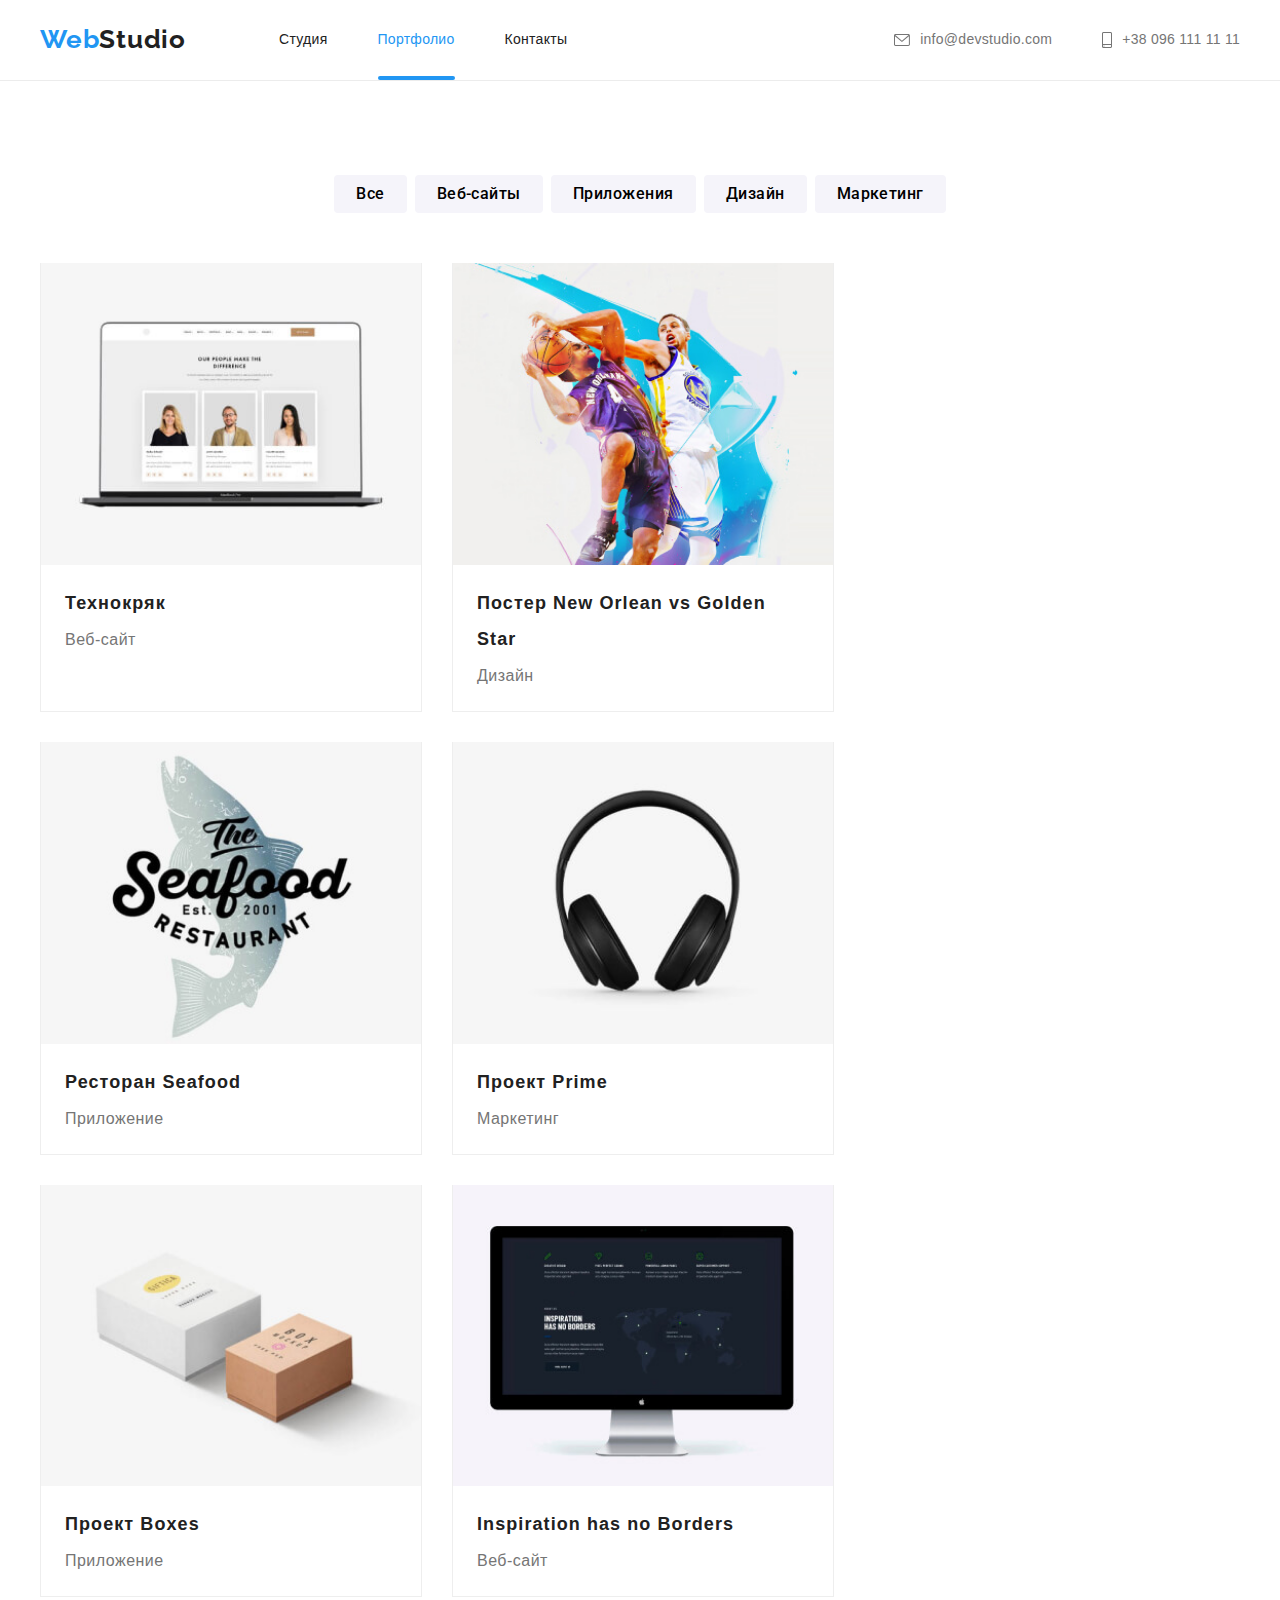
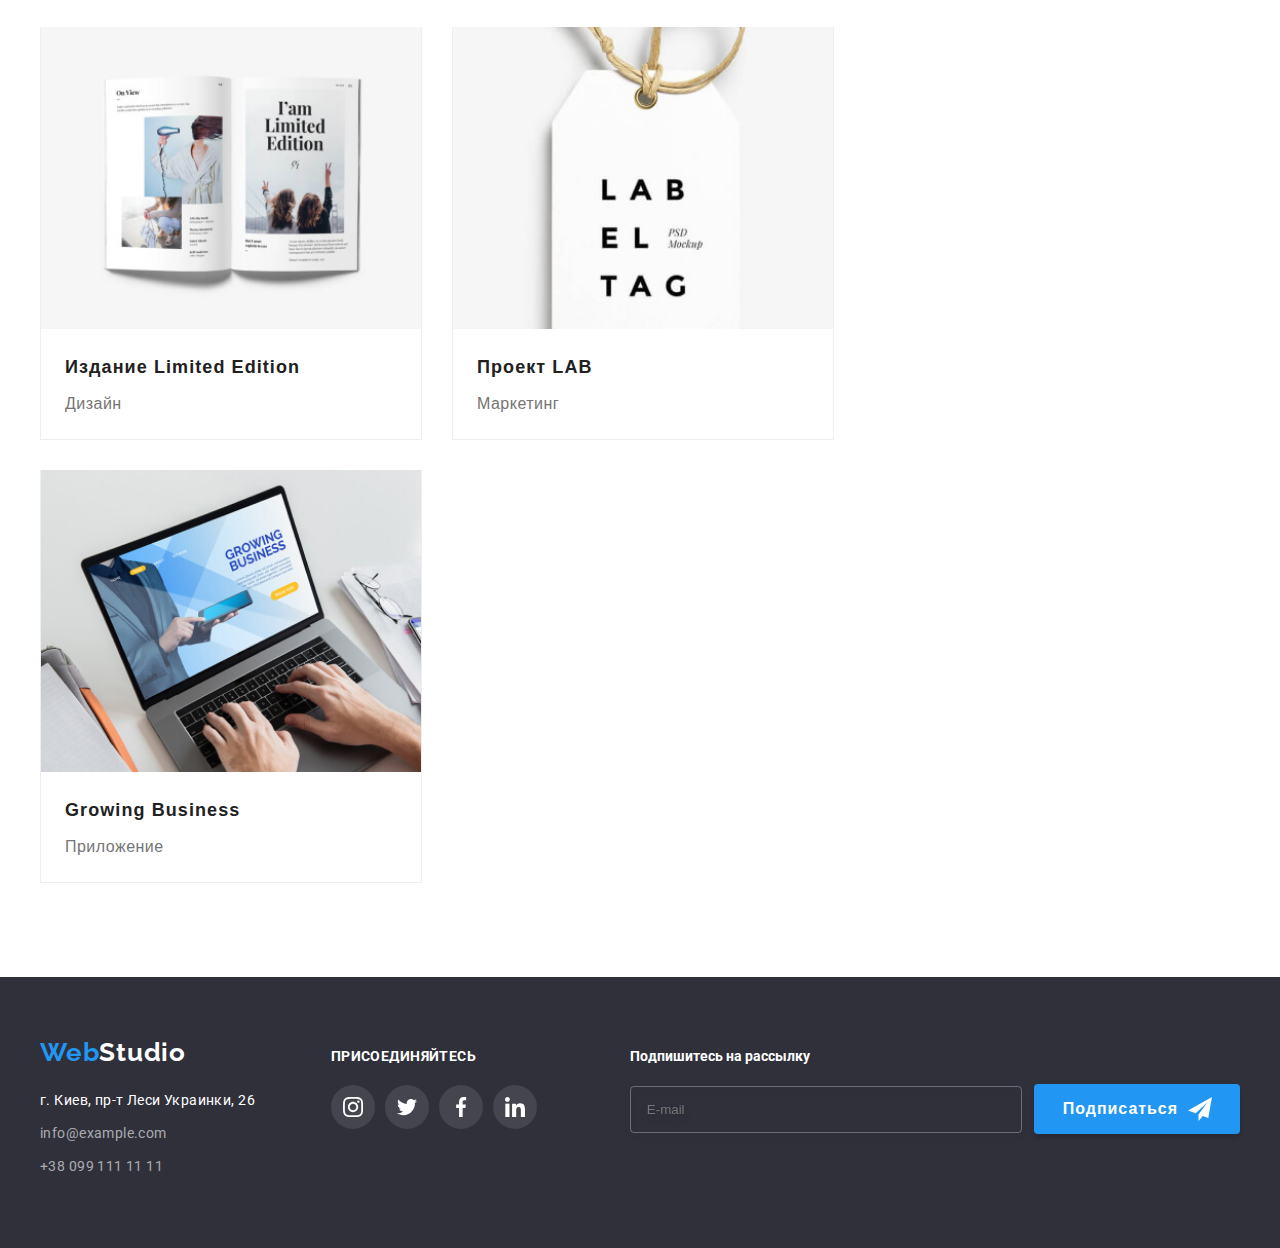
==== commit d2f9a90c: "images" ====
--- a/portfolio.html
+++ b/portfolio.html
@@ -151,12 +151,22 @@
           <li class="portfolio__item touch">
             <a href="./" class="portfolio__link">
               <div class="portfolio__item-thumb">
-              <img src="./images/portfolio/laptop.jpg" alt="laptop on the table" width="100%"/>
-              <div class="portfolio__item-overlay">
-                <p class="portfolio__overlay-text">Технокряк это современная площадка распространения коронавируса. Компании используют эту
-                  платформу для цифрового
-                  шпионажа и атак на защищённые сервера конкурентов.</p>
-              </div>
+              
+                <picture>
+                  <source srcset="./images/portfolio/portfolio1_desktop_370@1x.jpg 1x, ./images/portfolio/portfolio1_desktop_370@2x.jpg 2x"
+                    media="(min-width: 1200px)">
+                  <source srcset="./images/portfolio/portfolio1_tablet_354@1x.jpg 1x, ./images/portfolio/portfolio1_tablet_354@2x.jpg 2x"
+                    media="(min-width: 768px)">
+                  <source srcset="./images/portfolio/portfolio1_mobile_450@1x.jpg 1x, ./images/portfolio/portfolio1_mobile_450@2x.jpg 2x"
+                    media="(min-width: 480px)">
+                  <img src="./images/portfolio/laptop.jpg" alt="laptop" width="100%">
+                </picture>
+
+                <div class="portfolio__item-overlay">
+                  <p class="portfolio__overlay-text">Технокряк это современная площадка распространения коронавируса. Компании используют эту
+                    платформу для цифрового
+                    шпионажа и атак на защищённые сервера конкурентов.</p>
+                </div>
               </div>
               <div class="portfolio__item-text">
               <h3 class="title-case">Технокряк</h3>
@@ -168,7 +178,20 @@
           <li class="portfolio__item touch">
             <a href="./" class="portfolio__link">
               <div class="portfolio__item-thumb">
-              <img src="./images/portfolio/basketball.jpg" alt="two players in basketball" width="100%"/>
+
+                <picture>
+                  <source
+                    srcset="./images/portfolio/portfolio2_desktop_370@1x.jpg 1x, ./images/portfolio/portfolio2_desktop_370@2x.jpg 2x"
+                    media="(min-width: 1200px)">
+                  <source
+                    srcset="./images/portfolio/portfolio2_tablet_354@1x.jpg 1x, ./images/portfolio/portfolio2_tablet_354@2x.jpg 2x"
+                    media="(min-width: 768px)">
+                  <source
+                    srcset="./images/portfolio/portfolio2_mobile_450@1x.jpg 1x, ./images/portfolio/portfolio2_mobile_450@2x.jpg 2x"
+                    media="(min-width: 480px)">
+                  <img src="./images/portfolio/basketball.jpg" alt="two players in basketball" width="100%">
+                </picture>
+
               <div class="portfolio__item-overlay">
               <p class="portfolio__overlay-text">Технокряк это современная площадка распространения коронавируса. Компании используют эту платформу для цифрового
               шпионажа и атак на защищённые сервера конкурентов.</p>
@@ -184,7 +207,20 @@
           <li class="portfolio__item touch">
             <a href="./" class="portfolio__link">
               <div class="portfolio__item-thumb">
-              <img src="./images/portfolio/seafood.jpg" alt="logo of seafood" width="100%"/>
+
+                <picture>
+                  <source
+                    srcset="./images/portfolio/portfolio3_desktop_370@1x.jpg 1x, ./images/portfolio/portfolio3_desktop_370@2x.jpg 2x"
+                    media="(min-width: 1200px)">
+                  <source
+                    srcset="./images/portfolio/portfolio3_tablet_354@1x.jpg 1x, ./images/portfolio/portfolio3_tablet_354@2x.jpg 2x"
+                    media="(min-width: 768px)">
+                  <source
+                    srcset="./images/portfolio/portfolio3_mobile_450@1x.jpg 1x, ./images/portfolio/portfolio3_mobile_450@2x.jpg 2x"
+                    media="(min-width: 480px)">
+                  <img src="./images/portfolio/seafood.jpg" alt="logo of seafood" width="100%">
+                </picture>
+
               <div class="portfolio__item-overlay">
               <p class="portfolio__overlay-text">Технокряк это современная площадка распространения коронавируса. Компании используют эту платформу для цифрового
               шпионажа и атак на защищённые сервера конкурентов.</p>
@@ -200,7 +236,20 @@
           <li class="portfolio__item touch">
             <a href="./" class="portfolio__link">
               <div class="portfolio__item-thumb">
-              <img src="./images/portfolio/headphones.jpg" alt="headphones" width="100%"/>
+
+                <picture>
+                  <source
+                    srcset="./images/portfolio/portfolio4_desktop_370@1x.jpg 1x, ./images/portfolio/portfolio4_desktop_370@2x.jpg 2x"
+                    media="(min-width: 1200px)">
+                  <source
+                    srcset="./images/portfolio/portfolio4_tablet_354@1x.jpg 1x, ./images/portfolio/portfolio4_tablet_354@2x.jpg 2x"
+                    media="(min-width: 768px)">
+                  <source
+                    srcset="./images/portfolio/portfolio4_mobile_450@1x.jpg 1x, ./images/portfolio/portfolio4_mobile_450@2x.jpg 2x"
+                    media="(min-width: 480px)">
+                  <img src="./images/portfolio/headphones.jpg" alt="headphones" width="100%">
+                </picture>
+
               <div class="portfolio__item-overlay">
               <p class="portfolio__overlay-text">Технокряк это современная площадка распространения коронавируса. Компании используют эту платформу для цифрового
               шпионажа и атак на защищённые сервера конкурентов.</p>
@@ -216,7 +265,20 @@
           <li class="portfolio__item touch">
             <a href="./" class="portfolio__link">
               <div class="portfolio__item-thumb">
-              <img src="./images/portfolio/boxes.jpg" alt="two boxes" width="100%"/>
+
+                <picture>
+                  <source
+                    srcset="./images/portfolio/portfolio5_desktop_370@1x.jpg 1x, ./images/portfolio/portfolio5_desktop_370@2x.jpg 2x"
+                    media="(min-width: 1200px)">
+                  <source
+                    srcset="./images/portfolio/portfolio5_tablet_354@1x.jpg 1x, ./images/portfolio/portfolio5_tablet_354@2x.jpg 2x"
+                    media="(min-width: 768px)">
+                  <source
+                    srcset="./images/portfolio/portfolio5_mobile_450@1x.jpg 1x, ./images/portfolio/portfolio5_mobile_450@2x.jpg 2x"
+                    media="(min-width: 480px)">
+                  <img src="./images/portfolio/boxes.jpg" alt="two boxes" width="100%">
+                </picture>
+
               <div class="portfolio__item-overlay">
               <p class="portfolio__overlay-text">Технокряк это современная площадка распространения коронавируса. Компании используют эту платформу для цифрового
               шпионажа и атак на защищённые сервера конкурентов.</p>
@@ -232,7 +294,20 @@
           <li class="portfolio__item touch">
             <a href="./" class="portfolio__link">
               <div class="portfolio__item-thumb">
-              <img src="./images/portfolio/mac.jpg" alt="mac computer on the table" width="100%"/>
+
+                <picture>
+                  <source
+                    srcset="./images/portfolio/portfolio6_desktop_370@1x.jpg 1x, ./images/portfolio/portfolio6_desktop_370@2x.jpg 2x"
+                    media="(min-width: 1200px)">
+                  <source
+                    srcset="./images/portfolio/portfolio6_tablet_354@1x.jpg 1x, ./images/portfolio/portfolio6_tablet_354@2x.jpg 2x"
+                    media="(min-width: 768px)">
+                  <source
+                    srcset="./images/portfolio/portfolio6_mobile_450@1x.jpg 1x, ./images/portfolio/portfolio6_mobile_450@2x.jpg 2x"
+                    media="(min-width: 480px)">
+                  <img src="./images/portfolio/mac.jpg" alt="mac computer on the table" width="100%">
+                </picture>
+
               <div class="portfolio__item-overlay">
               <p class="portfolio__overlay-text">Технокряк это современная площадка распространения коронавируса. Компании используют эту платформу для цифрового
               шпионажа и атак на защищённые сервера конкурентов.</p>
@@ -248,7 +323,20 @@
           <li class="portfolio__item touch">
             <a href="./" class="portfolio__link">
               <div class="portfolio__item-thumb">
-              <img src="./images/portfolio/magazine.jpg" alt="opened magazine" width="100%"/>
+
+                <picture>
+                  <source
+                    srcset="./images/portfolio/portfolio7_desktop_370@1x.jpg 1x, ./images/portfolio/portfolio7_desktop_370@2x.jpg 2x"
+                    media="(min-width: 1200px)">
+                  <source
+                    srcset="./images/portfolio/portfolio7_tablet_354@1x.jpg 1x, ./images/portfolio/portfolio7_tablet_354@2x.jpg 2x"
+                    media="(min-width: 768px)">
+                  <source
+                    srcset="./images/portfolio/portfolio7_mobile_450@1x.jpg 1x, ./images/portfolio/portfolio7_mobile_450@2x.jpg 2x"
+                    media="(min-width: 480px)">
+                  <img src="./images/portfolio/magazine.jpg" alt="opened magazine" width="100%">
+                </picture>
+
               <div class="portfolio__item-overlay">
               <p class="portfolio__overlay-text">Технокряк это современная площадка распространения коронавируса. Компании используют эту платформу для цифрового
               шпионажа и атак на защищённые сервера конкурентов.</p>
@@ -264,7 +352,20 @@
           <li class="portfolio__item touch">
             <a href="./" class="portfolio__link">
               <div class="portfolio__item-thumb">
-              <img src="./images/portfolio/label.jpg" alt="paper label with rope" width="100%"/>
+
+                <picture>
+                  <source
+                    srcset="./images/portfolio/portfolio8_desktop_370@1x.jpg 1x, ./images/portfolio/portfolio8_desktop_370@2x.jpg 2x"
+                    media="(min-width: 1200px)">
+                  <source
+                    srcset="./images/portfolio/portfolio8_tablet_354@1x.jpg 1x, ./images/portfolio/portfolio8_tablet_354@2x.jpg 2x"
+                    media="(min-width: 768px)">
+                  <source
+                    srcset="./images/portfolio/portfolio8_mobile_450@1x.jpg 1x, ./images/portfolio/portfolio8_mobile_450@2x.jpg 2x"
+                    media="(min-width: 480px)">
+                  <img src="./images/portfolio/label.jpg" alt="paper label with rope" width="100%">
+                </picture>
+
               <div class="portfolio__item-overlay">
               <p class="portfolio__overlay-text">Технокряк это современная площадка распространения коронавируса. Компании используют эту платформу для цифрового
               шпионажа и атак на защищённые сервера конкурентов.</p>
@@ -280,7 +381,20 @@
           <li class="portfolio__item touch">
             <a href="./" class="portfolio__link">
               <div class="portfolio__item-thumb">
-              <img src="./images/portfolio/laptop-working.jpg" alt="working on the laptop" width="100%"/>
+
+                <picture>
+                  <source
+                    srcset="./images/portfolio/portfolio9_desktop_370@1x.jpg 1x, ./images/portfolio/portfolio9_desktop_370@2x.jpg 2x"
+                    media="(min-width: 1200px)">
+                  <source
+                    srcset="./images/portfolio/portfolio9_tablet_354@1x.jpg 1x, ./images/portfolio/portfolio9_tablet_354@2x.jpg 2x"
+                    media="(min-width: 768px)">
+                  <source
+                    srcset="./images/portfolio/portfolio9_mobile_450@1x.jpg 1x, ./images/portfolio/portfolio9_mobile_450@2x.jpg 2x"
+                    media="(min-width: 480px)">
+                  <img src="./images/portfolio/laptop-working.jpg" alt="working on the laptop" width="100%">
+                </picture>
+
               <div class="portfolio__item-overlay">
               <p class="portfolio__overlay-text">Технокряк это современная площадка распространения коронавируса. Компании используют эту платформу для цифрового
               шпионажа и атак на защищённые сервера конкурентов.</p>
--- a/css/main.min.css
+++ b/css/main.min.css
@@ -1,2 +1,2 @@
-:root{--text-color: #757575;--secondary-color: #212121;--white-color: #ffffff;--accent-color: #2196f3;--secondary-background: #f5f4fa;--logo-font: 'Raleway', sans-serif;--button-color: #2196f3;--main-font: 'Robosto', sans-serif;--footer-backround: #2f303a;--social-icons: rgba(175, 177, 184, 1);--timing-function: cubic-bezier(0.4, 0, 0.2, 1)}.visually-hidden{position:absolute !important;clip:rect(1px 1px 1px 1px);clip:rect(1px, 1px, 1px, 1px);padding:0 !important;border:0 !important;height:1px !important;width:1px !important;overflow:hidden}.touch{transition-property:color, fill, background-color, border, box-shadow, opacity, transform;transition-duration:250ms;transition-timing-function:var(--cubic)}h1,h2,h3,h4,h5,h6,p{margin-top:0;margin-bottom:0}ul,ol{margin-top:0;margin-bottom:0;padding-left:0}img{display:block}.link{text-decoration:none}.list{list-style:none;padding:0}li{list-style:none}a{text-decoration:none}body{font-family:'Roboto', 'Arial', 'Helvetica', sans-serif;font-style:normal;font-weight:normal;font-size:14px;color:var(--secondary-color);background-color:var(--white-color);margin:0px 0px}.container-section{padding-top:60px;padding-bottom:60px}@media screen and (min-width: 1200px){.container-section{padding-top:94px;padding-bottom:94px}}h2{font-weight:bold;font-size:36px;line-height:1.16;letter-spacing:0.03em;margin-bottom:50px;text-align:center}a{text-decoration:none;color:inherit}p{line-height:1.71;letter-spacing:0.03em;color:var(--text-color)}button{cursor:pointer}.container{width:100%;padding-left:15px;padding-right:15px;margin:0 auto}@media screen and (min-width: 480px){.container{max-width:480px}}@media screen and (min-width: 768px){.container{max-width:768px}}@media screen and (min-width: 1200px){.container{max-width:1200px}}.page-header{border-bottom:solid #ececec 1px;background-color:var(--white-color)}@media screen and (min-width: 768px){.page-header{align-items:center}}@media screen and (min-width: 1200px){.page-header{align-items:center}}@media screen and (min-width: 768px){.header-container{align-items:center}}@media screen and (min-width: 1200px){.header-container{align-items:center}}.mobile-nav{position:fixed;top:0;background-color:var(--white-color);width:100vw;height:100vh;z-index:2}@media screen and (min-width: 768px){.mobile-nav{display:none}}@media screen and (min-width: 1200px){.mobile-nav{display:none}}.mobile-nav .container{position:relative;padding:48px 40px;display:flex;flex-direction:column;justify-content:space-between;height:100%}.mobile-nav .menu-close{position:absolute;top:10px;right:15px;margin:0;padding:0;border:none;background-color:transparent}.mobile-nav .menu-close:hover,.mobile-nav .menu-close:focus,.mobile-nav .menu-close:active{fill:var(--accent-color)}@media screen and (min-width: 1200px){.mobile-nav .menu-close{display:none}}.menu-open{top:25px;right:21px;margin:0;padding:0;border:none;background-color:transparent}.menu-open:hover,.menu-open:focus,.menu-open:active{fill:var(--accent-color)}@media screen and (min-width: 768px), (min-width: 1200px){.menu-open{display:none}}.mobile-nav.is-hidden{opacity:0;pointer-events:none}.mobile-menu__item{margin-bottom:36px}.mobile-menu__link{font-weight:500;font-size:40px;line-height:1.175;letter-spacing:0.02em}.mobile-menu__link:hover,.mobile-menu__link:focus,.mobile-menu__link:active{color:var(--accent-color)}@media screen and (max-width: 480px){.mobile-menu__link{font-size:10vw}}.current{color:var(--accent-color)}.mobile-contacts{margin-bottom:64px}.mobile-contacts .mobile-contacts__item:not(:last-child){margin-bottom:32px}.mobile-contacts .mobile-contacts__item .mobile-contacts__link---telephone{color:var(--accent-color)}@media screen and (min-width: 480px){.mobile-contacts .mobile-contacts__item .mobile-contacts__link---telephone{font-size:34px;line-height:1.17}}.mobile-contacts .mobile-contacts__link{font-weight:500;font-size:24px;line-height:1.16;letter-spacing:0.02em;color:#757575}.mobile-contacts .mobile-contacts__link:hover,.mobile-contacts .mobile-contacts__link:focus,.mobile-contacts .mobile-contacts__link:active{color:var(--accent-color)}@media screen and (max-width: 480px){.mobile-contacts .mobile-contacts__link{font-size:8vw}}.mobile-network{display:flex}@media screen and (max-width: 480px){.mobile-network{flex-wrap:wrap}}.mobile-network .mobile-network__item:not(:last-child){padding-right:10px;margin-right:10px;border-right:1px solid rgba(33,33,33,0.2)}.mobile-network .mobile-network__link{font-weight:500;font-size:18px;line-height:1.22;letter-spacing:0.02em;color:var(--accent-color)}.page-logo{font-family:Raleway;font-weight:bold;font-size:26px;line-height:1.2;letter-spacing:0.03em;padding-top:24px;padding-bottom:24px}.page-logo__first-half{color:#2196f3}.page-logo__second-half-logo{color:var(--white-color)}.button-primary{font-family:inherit;color:var(--white-color);background-color:var(--accent-color);font-style:normal;font-weight:500;font-size:16px;line-height:1.87;letter-spacing:0.06em;border-radius:4px;box-shadow:0px 4px 4px rgba(0,0,0,0.15);border:var(--button-color);padding:10px 32px;transition-property:background-color;transition-duration:250ms;transition-timing-function:linear}.button-primary:hover,.button-primary:focus,.button-primary:active{background-color:var(--white-color);color:var(--accent-color)}.portfolio-button{font-family:inherit;font-size:16px;font-weight:500;line-height:1.62;letter-spacing:0.03em;padding:6px 22px;border:solid 1px;background-color:var(--secondary-background);border-color:var(--secondary-background);border-radius:4px;transition-property:background-color;transition-duration:100ms;transition-timing-function:linear}.portfolio-button:hover,.portfolio-button:focus{color:var(--white-color);background-color:var(--accent-color);border-color:var(--accent-color);border-radius:4px}.social-list{display:flex;justify-content:center}.social-list__item:not(:last-child){margin-right:10px}.social-list__link{width:44px;height:44px;display:flex;justify-content:center;align-items:center;border-radius:50%;fill:var(--social-icons)}.social-list__link:hover,.social-list__link:focus{background-color:var(--accent-color);fill:var(--white-color)}.social-list__icon{width:20px;height:20px}.hero-title{font-weight:900;font-size:44px;line-height:60px;margin:0px auto 30px auto;font-size:26px;line-height:1.364;color:var(--white-color);letter-spacing:0.06em;text-transform:uppercase;text-shadow:0px 4px 4px rgba(0,0,0,0.25)}@media screen and (min-width: 1200px){.hero-title{font-size:44px}}.work-title{margin-bottom:50px}.title-case{font-family:var(--main-font);font-style:normal;font-weight:bold;font-size:18px;line-height:2;letter-spacing:0.06em;color:#212121;margin-bottom:4px}h3.about-title{font-weight:bold;font-size:14px;line-height:1.14;letter-spacing:0.03em;text-transform:uppercase;margin-bottom:10px}h3.social-title{color:var(--white-color);font-weight:bold;font-size:14px;line-height:1.14;letter-spacing:0.03em;text-transform:uppercase;margin-bottom:20px}.footer__title{display:block;margin-bottom:20px}.footer{display:flex;align-items:center;color:var(--white-color);background-color:var(--footer-backround);padding-top:60px;padding-bottom:60px}.footer-container{text-align:center}@media screen and (min-width: 768px){.footer-container{display:flex;flex-wrap:wrap;justify-content:center;align-items:baseline}}@media screen and (min-width: 1200px){.footer-container{display:flex;align-items:baseline;text-align:left;flex-wrap:nowrap}}.footer-adress{font-style:normal;line-height:1.71;letter-spacing:0.03em;margin-right:70px}@media screen and (min-width: 1200px){.footer-adress{width:231px;margin-right:70px}}.adress{font-style:normal;font-size:14px;line-height:1.71;letter-spacing:0.03em;margin-bottom:9px;color:var(--white-color)}.footer-adress__text{margin-top:20px;margin-bottom:9px;font-size:14px;line-height:1.71;letter-spacing:0.03em;color:rgba(255,255,255,0.6)}.footer-adress__contact{margin-bottom:9px;color:rgba(255,255,255,0.6)}.footer-adress__contact:hover,.footer-adress__contact:focus,.footer-adress__contact:active{color:var(--accent-color)}.footer-social{margin:60px 0}@media screen and (min-width: 768px){.footer-social{margin:0;margin-left:165px}}@media screen and (min-width: 1200px){.footer-social{margin-right:93px;margin-left:0}}.footer-social__link{fill:var(--white-color);display:flex;align-items:center;justify-content:center;width:44px;height:44px;border-radius:50%;background-color:rgba(255,255,255,0.1);transition:background-color 250ms var(--timing-function)}.footer-social__link:hover,.footer-social__link:focus{background-color:var(--accent-color)}.footer-social__icon{width:20px;height:20px}.backdrop{position:fixed;top:0;left:0;width:100vw;height:100vh;background-color:rgba(0,0,0,0.4);transition:opacity 500ms linear, visability 500ms linear}.modal-window{position:absolute;left:50%;top:50%;transform:translate(-50%, -50%);height:581px;width:528px;border-radius:4px;background-color:var(--white-color);padding:40px}.modal-window__close-btn{top:8px;right:8px;width:30px;height:30px;border-radius:50%;border:1px solid rgba(0,0,0,0.1);background-color:transparent;padding:0;position:absolute}.modal-window__icon-close{position:absolute;top:50%;left:50%;transform:translate(-50%, -50%)}.modal-window__icon-close:hover{fill:var(--accent-color)}.is-hidden{opacity:0;visibility:hidden;pointer-events:none}.modal-form{display:flex;flex-direction:column;padding:40px}.modal-form__header{font-weight:bold;font-size:20px;line-height:1.15;text-align:center;letter-spacing:0.03em;color:var(--secondary-color);margin-bottom:12px}.modal-form__field{position:relative;font-size:12px;line-height:1.16;letter-spacing:0.01em;color:var(--text-color)}.modal-form__input{width:100%;height:40px;border:1px solid rgba(33,33,33,0.2);box-sizing:border-box;border-radius:4px;padding-left:42px}.modal-form__input:focus{outline:none;border-color:var(--accent-color)}.modal-form__input-wrapper{display:block;position:relative;margin-top:6px;margin-bottom:10px}.modal-form__input-icon{position:absolute;top:50%;left:12px;transform:translateY(-50%);display:block;width:18px;height:18px}.form-input:focus+.modal-form__input-icon{fill:var(--accent-color)}.modal-form__message{width:100%;height:120px;margin-top:4px;margin-bottom:20px;border:1px solid rgba(33,33,33,0.2);box-sizing:border-box;border-radius:4px;padding:12px 16px;resize:none}.modal-form__message:focus{outline:none;border-color:var(--accent-color)}.modal-form__checkbox:checked+.modal-form__checkbox-label::before{border:0px;background-image:url(../images/index/check.svg);background-size:contain;box-shadow:none}.modal-form__checkbox:focus+.modal-form__checkbox-label::before{outline:none}.modal-form__checkbox-label{display:flex;align-items:center;font-size:14px;margin-bottom:30px}.modal-form__checkbox-label::before{display:block;content:'';width:16px;height:15px;border-radius:2px;cursor:pointer;margin-right:8px;border:2px solid #000000;box-shadow:0px 4px 4px 0px #00000040}.modal-form__link{color:var(--accent-color);border-bottom:1px solid var(--accent-color)}.modal-form__submit-btn{width:200px;margin:0 auto}@media screen and (min-width: 768px){.footer-form{margin-top:60px}}@media screen and (min-width: 1200px){.footer-form{margin-top:0}}.footer-subscribe{position:relative;display:flex;align-items:center;flex-direction:column}@media screen and (min-width: 768px){.footer-subscribe{display:flex;align-items:center;flex-direction:column}}@media screen and (min-width: 1200px){.footer-subscribe{display:flex;align-items:center;flex-direction:row}}.subscribe__input{width:100%;padding:15px 16px;border:1px solid rgba(255,255,255,0.3);filter:drop-shadow(0px 4px 4px rgba(0,0,0,0.15));border-radius:4px;background-color:transparent;cursor:pointer;color:var(--white-color)}@media screen and (min-width: 768px){.subscribe__input{width:450px;margin-bottom:20}}@media screen and (min-width: 1200px){.subscribe__input{width:358px;padding:15px 16px;margin-right:12px;margin-bottom:0}}.subscribe__button{display:flex;align-items:center;padding:10px 28px 10px 29px;font-weight:bold;font-size:16px;line-height:1.87;letter-spacing:0.06em;color:var(--white-color);background-color:var(--accent-color);box-shadow:0px 4px 4px rgba(0,0,0,0.15);border-radius:4px;border:none;cursor:pointer}.subscribe__button:hover,.subscribe__button:focus,.subscribe__button:active{color:var(--white-color);background-color:var(--secondary-background)}.subscribe__icon{fill:var(--white-color);margin-left:10px}.nav{display:flex;align-items:center;justify-content:space-between}@media screen and (min-width: 768px){.nav{justify-content:center}}.site-nav{font-family:var(--main-font);font-weight:500;font-size:14px;line-height:1.14;letter-spacing:0.02em;color:var(--secondary-color);margin-left:auto;display:none}@media screen and (min-width: 768px), (min-width: 1200px){.site-nav{display:flex}}@media screen and (min-width: 1200px){.site-nav{margin-left:93px}}.contact__nav{margin-left:auto;font-family:var(--main-font);font-weight:500;font-size:14px;line-height:1.14;letter-spacing:0.02em;color:var(--text-color);display:none}@media screen and (min-width: 768px){.contact__nav{display:flex;flex-direction:column}}@media screen and (min-width: 1200px){.contact__nav{display:flex;flex-direction:row}}.nav__link{font-weight:500;line-height:1.14;letter-spacing:0.02em;position:relative}.nav__link:not(:last-child){display:flex;margin-right:50px}.nav__link-contact:not(:last-child){display:flex;margin-bottom:10px}@media screen and (min-width: 1200px){.nav__link-contact:not(:last-child){display:flex;margin-right:50px;margin-bottom:0}}.link-item{padding-top:32px;padding-bottom:32px;display:flex;align-items:center}.link-item:hover,.link-item:focus,.link-item:active{color:var(--accent-color)}@media screen and (min-width: 768px){.contact__item{padding-top:0;padding-bottom:0;display:flex;align-items:center}}@media screen and (min-width: 1200px){.contact__item{padding-top:32px;padding-bottom:32px}}.contact__item:hover,.contact__item:focus,.contact__item:active{color:var(--accent-color)}.nav__link-current{position:relative;color:var(--accent-color)}.nav__link-current::after{content:'';position:absolute;display:block;width:100%;height:4px;left:0;bottom:0;border-radius:2px;background-color:var(--accent-color)}.contact__icon{fill:currentColor;margin-right:10px}.hero{padding-top:118px;padding-bottom:118px;margin-left:auto;margin-right:auto;max-width:1600px;text-align:center;background-position:center;background-repeat:no-repeat;background-size:cover;background-color:var(--footer-backround)}@media screen and (max-width: 767px){.hero{max-width:480px;background-image:linear-gradient(to right, rgba(47,58,57,0.4), rgba(47,48,58,0.4)),url(../images/index/hero_mobile_480@1x.jpg)}}@media screen and (min-device-pixel-ratio: 2), (-webkit-min-device-pixel-ratio: 2), screen and (min-resolution: 192dpi), screen and (min-resolution: 2dppx){.hero{background-image:linear-gradient(to right, rgba(47,58,57,0.4), rgba(47,48,58,0.4)),url(../images/index/hero_mobile_480@2x.jpg)}}@media screen and (min-width: 768px){.hero{padding-top:118px;padding-bottom:118px;max-width:768px;background-image:linear-gradient(to right, rgba(47,58,57,0.4), rgba(47,48,58,0.4)),url(../images/index/hero_tablet_768@1x.jpg)}}@media screen and (min-width: 768px) and (min-device-pixel-ratio: 2), screen and (min-width: 768px) and (-webkit-min-device-pixel-ratio: 2), screen and (min-width: 768px) and (min-resolution: 192dpi), screen and (min-width: 768px) and (min-resolution: 2dppx){.hero{background-image:linear-gradient(to right, rgba(47,58,57,0.4), rgba(47,48,58,0.4)),url(../images/index/hero_tablet_768@2x.jpg)}}@media screen and (min-width: 1200px){.hero{max-width:1600px;padding-top:200px;padding-bottom:200px;background-image:linear-gradient(to right, rgba(47,58,57,0.4), rgba(47,48,58,0.4)),url(../images/index/hero_desktop_1600@1x.jpg)}}@media screen and (min-width: 1200px) and (min-device-pixel-ratio: 2), screen and (min-width: 1200px) and (-webkit-min-device-pixel-ratio: 2), screen and (min-width: 1200px) and (min-resolution: 192dpi), screen and (min-width: 1200px) and (min-resolution: 2dppx){.hero{background-image:linear-gradient(to right, rgba(47,58,57,0.4), rgba(47,48,58,0.4)),url(../images/index/hero_desktop_1600@2x.jpg)}}.invisible{display:none}.about{margin-bottom:-30px}@media screen and (min-width: 768px){.about{display:flex;flex-wrap:wrap;margin-left:-30px}}.item{width:100%;margin-bottom:30px}@media screen and (min-width: 768px){.item{flex-basis:calc((100% - 60px) / 2);margin-left:30px}}@media screen and (min-width: 1200px){.item{flex-basis:calc((100% - 120px) / 4)}}.item::before{display:block;content:'';height:120px;background-repeat:no-repeat;background-position:center;background-color:var(--secondary-background)}.icon-antenna::before{display:block;content:'';height:120px;background-repeat:no-repeat;background-position:center;background-color:var(--secondary-background);background-image:url(../images/index/antenna.svg);margin-bottom:30px}.icon-clock::before{display:block;content:'';height:120px;background-repeat:no-repeat;background-position:center;background-color:var(--secondary-background);background-image:url(../images/index/clock.svg);margin-bottom:30px}.icon-diagram::before{display:block;content:'';height:120px;background-repeat:no-repeat;background-position:center;background-color:var(--secondary-background);background-image:url(../images/index/diagram.svg);margin-bottom:30px}.icon-astronaut::before{display:block;content:'';height:120px;background-repeat:no-repeat;background-position:center;background-color:var(--secondary-background);background-image:url(../images/index/astronaut.svg);margin-bottom:30px}.work-section{padding-top:0}@media screen and (max-width: 1199px){.work-section{display:none}}.works{display:flex;justify-content:space-between}.work-item{position:relative;z-index:-1}.works__overlay{position:absolute;bottom:0;width:370px;height:70px;background-color:rgba(47,48,58,0.8)}.works__text{font-weight:bold;font-size:14px;line-height:1.14;text-align:center;letter-spacing:0.03em;text-transform:uppercase;color:var(--white-color);padding-top:27px}.team__section{background-color:var(--secondary-background)}.team__list{text-align:center;margin-bottom:-30px}@media screen and (min-width: 768px){.team__list{display:flex;flex-wrap:wrap;margin-left:-30px}}.team__card{box-shadow:0px 1px 3px rgba(0,0,0,0.12),0px 1px 1px rgba(0,0,0,0.14),0px 2px 1px rgba(0,0,0,0.2);border-radius:0px 0px 4px 4px;background-color:var(--white-color);width:100%;margin-bottom:30px}@media screen and (min-width: 768px){.team__card{flex-basis:calc((100% - 60px) / 2);margin-left:30px}}@media screen and (min-width: 1200px){.team__card{flex-basis:calc((100% - 120px) / 4)}}.team__item-content{padding:30px 0}.team__name{font-family:var(--main-font);font-weight:500;font-size:16px;line-height:1.18;letter-spacing:0.03em;color:var(--title-color);margin-bottom:10px}.team__item-desc{font-family:var(--main-font);font-weight:normal;font-size:16px;line-height:1.18;letter-spacing:0.03em;color:var(--text-color);margin-bottom:16px}.clients{margin-bottom:-30px;display:flex;flex-wrap:wrap;margin-left:-30px}.clients__item{margin-bottom:30px;margin-left:30px;flex-basis:calc(100% / 2 - 30px)}@media screen and (min-width: 768px){.clients__item{flex-basis:calc((100% - 90px) / 3);width:226px}}@media screen and (min-width: 1200px){.clients__item{flex-basis:calc((100% - 180px) / 6);width:170px}}.clients__link{height:92px;display:flex;justify-content:center;align-items:center;color:var(--social-icons);border-radius:4px;border:1px solid var(--social-icons)}.clients__link:hover,.clients__link:focus{border-color:var(--accent-color);color:var(--accent-color)}.clients__icon{width:100%;fill:currentColor}.portfolio__nav{display:flex;flex-wrap:wrap;margin-top:-15px;margin-left:-8px;margin-bottom:25px}@media screen and (min-width: 768px){.portfolio__nav{margin-bottom:30px;justify-content:center}}@media screen and (min-width: 1200px){.portfolio__nav{margin-bottom:50px;justify-content:center}}.portfolio__nav-item{margin-top:15px;margin-left:8px}.portfolio-button{font-weight:500;font-size:16px;line-height:1.62;text-align:center;letter-spacing:0.03em;background:#f5f4fa;border-radius:4px;border:none;cursor:pointer;padding:6px 22px}.portfolio-button:hover,.portfolio-button:focus,.portfolio-button:active{background-color:var(--accent-color);color:var(--white-color);box-shadow:0px 3px 1px rgba(0,0,0,0.1),0px 1px 2px rgba(0,0,0,0.08),0px 2px 2px rgba(0,0,0,0.12)}@media screen and (min-width: 768px){.portfolio__works{display:flex;flex-flow:wrap;margin-left:-30px;margin-top:-30px}}.portfolio__item{margin-top:30px;border-bottom:1px solid #eeeeee;border-right:1px solid #eeeeee;border-left:1px solid #eeeeee}@media screen and (min-width: 768px){.portfolio__item{flex-basis:calc(100% / 2 - 30px);margin-left:30px;margin-top:30px;width:354px}}@media screen and (min-width: 1200px){.portfolio__item{flex-basis:calc(100% / 3 - 30px);width:370px}}.portfolio__item-thumb{position:relative;overflow:hidden}.portfolio__item-text{padding:20px 24px}.portfolio__case-description{font-family:var(--main-font);font-style:normal;font-weight:normal;font-size:16px;line-height:1.87;letter-spacing:0.03em;color:var(--text-color)}.portfolio__link:hover,.portfolio__link:focus{box-shadow:0px 1px 1px rgba(0,0,0,0.12),0px 4px 4px rgba(0,0,0,0.06),1px 4px 6px rgba(0,0,0,0.16)}.portfolio__link:hover .portfolio__overlay-text,.portfolio__link:focus .portfolio__overlay-text{transform:translateY(0);opacity:1}.portfolio__item-overlay{position:absolute;top:0;left:0;width:100%;height:100%;transform:translateY(100%);transition:transform 250ms var(--timing-function);overflow:hidden;display:flex}.portfolio__item:hover .portfolio__item-overlay{transform:translateY(0)}.portfolio__overlay-text{position:absolute;display:flex;align-items:center;left:0;top:0;width:100%;height:100%;background-color:rgba(33,150,243,0.9);opacity:0;transform:translateY(100%);font-weight:normal;font-size:18px;line-height:1.56;letter-spacing:0.03em;color:var(--white-color);padding:24px}
+:root{--text-color: #757575;--secondary-color: #212121;--white-color: #ffffff;--accent-color: #2196f3;--secondary-background: #f5f4fa;--logo-font: 'Raleway', sans-serif;--button-color: #2196f3;--main-font: 'Robosto', sans-serif;--footer-backround: #2f303a;--social-icons: rgba(175, 177, 184, 1);--timing-function: cubic-bezier(0.4, 0, 0.2, 1)}.visually-hidden{position:absolute !important;clip:rect(1px 1px 1px 1px);clip:rect(1px, 1px, 1px, 1px);padding:0 !important;border:0 !important;height:1px !important;width:1px !important;overflow:hidden}.touch{transition-property:color, fill, background-color, border, box-shadow, opacity, transform;transition-duration:250ms;transition-timing-function:var(--cubic)}h1,h2,h3,h4,h5,h6,p{margin-top:0;margin-bottom:0}ul,ol{margin-top:0;margin-bottom:0;padding-left:0}img{display:block}.link{text-decoration:none}.list{list-style:none;padding:0}li{list-style:none}a{text-decoration:none}body{font-family:'Roboto', 'Arial', 'Helvetica', sans-serif;font-style:normal;font-weight:normal;font-size:14px;color:var(--secondary-color);background-color:var(--white-color);margin:0px 0px}.container-section{padding-top:60px;padding-bottom:60px}@media screen and (min-width: 1200px){.container-section{padding-top:94px;padding-bottom:94px}}h2{font-weight:bold;font-size:36px;line-height:1.16;letter-spacing:0.03em;margin-bottom:50px;text-align:center}a{text-decoration:none;color:inherit}p{line-height:1.71;letter-spacing:0.03em;color:var(--text-color)}button{cursor:pointer}.container{width:100%;padding-left:15px;padding-right:15px;margin:0 auto}@media screen and (min-width: 480px){.container{max-width:480px}}@media screen and (min-width: 768px){.container{max-width:768px}}@media screen and (min-width: 1200px){.container{max-width:1200px}}.page-header{border-bottom:solid #ececec 1px;background-color:var(--white-color)}@media screen and (min-width: 768px){.page-header{align-items:center}}@media screen and (min-width: 1200px){.page-header{align-items:center}}@media screen and (min-width: 768px){.header-container{align-items:center}}@media screen and (min-width: 1200px){.header-container{align-items:center}}.mobile-nav{position:fixed;top:0;background-color:var(--white-color);width:100vw;height:100vh;z-index:2}@media screen and (min-width: 768px){.mobile-nav{display:none}}@media screen and (min-width: 1200px){.mobile-nav{display:none}}.mobile-nav .container{position:relative;padding:48px 40px;display:flex;flex-direction:column;justify-content:space-between;height:100%}.mobile-nav .menu-close{position:absolute;top:10px;right:15px;margin:0;padding:0;border:none;background-color:transparent}.mobile-nav .menu-close:hover,.mobile-nav .menu-close:focus,.mobile-nav .menu-close:active{fill:var(--accent-color)}@media screen and (min-width: 1200px){.mobile-nav .menu-close{display:none}}.menu-open{top:25px;right:21px;margin:0;padding:0;border:none;background-color:transparent}.menu-open:hover,.menu-open:focus,.menu-open:active{fill:var(--accent-color)}@media screen and (min-width: 768px), (min-width: 1200px){.menu-open{display:none}}.mobile-nav.is-hidden{opacity:0;pointer-events:none}.mobile-menu__item{margin-bottom:36px}.mobile-menu__link{font-weight:500;font-size:40px;line-height:1.175;letter-spacing:0.02em}.mobile-menu__link:hover,.mobile-menu__link:focus,.mobile-menu__link:active{color:var(--accent-color)}@media screen and (max-width: 480px){.mobile-menu__link{font-size:10vw}}.current{color:var(--accent-color)}.mobile-contacts{margin-bottom:64px}.mobile-contacts .mobile-contacts__item:not(:last-child){margin-bottom:32px}.mobile-contacts .mobile-contacts__item .mobile-contacts__link---telephone{color:var(--accent-color)}@media screen and (min-width: 480px){.mobile-contacts .mobile-contacts__item .mobile-contacts__link---telephone{font-size:34px;line-height:1.17}}.mobile-contacts .mobile-contacts__link{font-weight:500;font-size:24px;line-height:1.16;letter-spacing:0.02em;color:#757575}.mobile-contacts .mobile-contacts__link:hover,.mobile-contacts .mobile-contacts__link:focus,.mobile-contacts .mobile-contacts__link:active{color:var(--accent-color)}@media screen and (max-width: 480px){.mobile-contacts .mobile-contacts__link{font-size:8vw}}.mobile-network{display:flex}@media screen and (max-width: 480px){.mobile-network{flex-wrap:wrap}}.mobile-network .mobile-network__item:not(:last-child){padding-right:10px;margin-right:10px;border-right:1px solid rgba(33,33,33,0.2)}.mobile-network .mobile-network__link{font-weight:500;font-size:18px;line-height:1.22;letter-spacing:0.02em;color:var(--accent-color)}.page-logo{font-family:Raleway;font-weight:bold;font-size:26px;line-height:1.2;letter-spacing:0.03em;padding-top:24px;padding-bottom:24px}.page-logo__first-half{color:#2196f3}.page-logo__second-half-logo{color:var(--white-color)}.button-primary{font-family:inherit;color:var(--white-color);background-color:var(--accent-color);font-style:normal;font-weight:500;font-size:16px;line-height:1.87;letter-spacing:0.06em;border-radius:4px;box-shadow:0px 4px 4px rgba(0,0,0,0.15);border:var(--button-color);padding:10px 32px;transition-property:background-color;transition-duration:250ms;transition-timing-function:linear}.button-primary:hover,.button-primary:focus,.button-primary:active{background-color:var(--white-color);color:var(--accent-color)}.portfolio-button{font-family:inherit;font-size:16px;font-weight:500;line-height:1.62;letter-spacing:0.03em;padding:6px 22px;border:solid 1px;background-color:var(--secondary-background);border-color:var(--secondary-background);border-radius:4px;transition-property:background-color;transition-duration:100ms;transition-timing-function:linear}.portfolio-button:hover,.portfolio-button:focus{color:var(--white-color);background-color:var(--accent-color);border-color:var(--accent-color);border-radius:4px}.social-list{display:flex;justify-content:center}.social-list__item:not(:last-child){margin-right:10px}.social-list__link{width:44px;height:44px;display:flex;justify-content:center;align-items:center;border-radius:50%;fill:var(--social-icons)}.social-list__link:hover,.social-list__link:focus{background-color:var(--accent-color);fill:var(--white-color)}.social-list__icon{width:20px;height:20px}.hero-title{font-weight:900;font-size:44px;line-height:60px;margin:0px auto 30px auto;font-size:26px;line-height:1.364;color:var(--white-color);letter-spacing:0.06em;text-transform:uppercase;text-shadow:0px 4px 4px rgba(0,0,0,0.25)}@media screen and (min-width: 1200px){.hero-title{font-size:44px}}.work-title{margin-bottom:50px}.title-case{font-family:var(--main-font);font-style:normal;font-weight:bold;font-size:18px;line-height:2;letter-spacing:0.06em;color:#212121;margin-bottom:4px}h3.about-title{font-weight:bold;font-size:14px;line-height:1.14;letter-spacing:0.03em;text-transform:uppercase;margin-bottom:10px}h3.social-title{color:var(--white-color);font-weight:bold;font-size:14px;line-height:1.14;letter-spacing:0.03em;text-transform:uppercase;margin-bottom:20px}.footer__title{display:block;margin-bottom:20px}.footer{display:flex;align-items:center;color:var(--white-color);background-color:var(--footer-backround);padding-top:60px;padding-bottom:60px}.footer-container{text-align:center}@media screen and (min-width: 768px){.footer-container{display:flex;flex-wrap:wrap;justify-content:center;align-items:baseline}}@media screen and (min-width: 1200px){.footer-container{display:flex;align-items:baseline;text-align:left;flex-wrap:nowrap}}.footer-adress{font-style:normal;line-height:1.71;letter-spacing:0.03em}@media screen and (min-width: 1200px){.footer-adress{width:231px;margin-right:70px}}.adress{font-style:normal;font-size:14px;line-height:1.71;letter-spacing:0.03em;margin-bottom:9px;color:var(--white-color)}.footer-adress__text{margin-top:20px;margin-bottom:9px;font-size:14px;line-height:1.71;letter-spacing:0.03em;color:rgba(255,255,255,0.6)}.footer-adress__contact{margin-bottom:9px;color:rgba(255,255,255,0.6)}.footer-adress__contact:hover,.footer-adress__contact:focus,.footer-adress__contact:active{color:var(--accent-color)}.footer-social{margin:60px 0}@media screen and (min-width: 768px){.footer-social{margin:0;margin-left:165px}}@media screen and (min-width: 1200px){.footer-social{margin-right:93px;margin-left:0}}.footer-social__link{fill:var(--white-color);display:flex;align-items:center;justify-content:center;width:44px;height:44px;border-radius:50%;background-color:rgba(255,255,255,0.1);transition:background-color 250ms var(--timing-function)}.footer-social__link:hover,.footer-social__link:focus{background-color:var(--accent-color)}.footer-social__icon{width:20px;height:20px}.backdrop{position:fixed;top:0;left:0;width:100vw;height:100vh;background-color:rgba(0,0,0,0.4);transition:opacity 500ms linear, visability 500ms linear}.modal-window{position:absolute;left:50%;top:50%;transform:translate(-50%, -50%);height:581px;width:528px;border-radius:4px;background-color:var(--white-color);padding:40px}.modal-window__close-btn{top:8px;right:8px;width:30px;height:30px;border-radius:50%;border:1px solid rgba(0,0,0,0.1);background-color:transparent;padding:0;position:absolute}.modal-window__icon-close{position:absolute;top:50%;left:50%;transform:translate(-50%, -50%)}.modal-window__icon-close:hover{fill:var(--accent-color)}.is-hidden{opacity:0;visibility:hidden;pointer-events:none}.modal-form{display:flex;flex-direction:column;padding:40px}.modal-form__header{font-weight:bold;font-size:20px;line-height:1.15;text-align:center;letter-spacing:0.03em;color:var(--secondary-color);margin-bottom:12px}.modal-form__field{position:relative;font-size:12px;line-height:1.16;letter-spacing:0.01em;color:var(--text-color)}.modal-form__input{width:100%;height:40px;border:1px solid rgba(33,33,33,0.2);box-sizing:border-box;border-radius:4px;padding-left:42px}.modal-form__input:focus{outline:none;border-color:var(--accent-color)}.modal-form__input-wrapper{display:block;position:relative;margin-top:6px;margin-bottom:10px}.modal-form__input-icon{position:absolute;top:50%;left:12px;transform:translateY(-50%);display:block;width:18px;height:18px}.form-input:focus+.modal-form__input-icon{fill:var(--accent-color)}.modal-form__message{width:100%;height:120px;margin-top:4px;margin-bottom:20px;border:1px solid rgba(33,33,33,0.2);box-sizing:border-box;border-radius:4px;padding:12px 16px;resize:none}.modal-form__message:focus{outline:none;border-color:var(--accent-color)}.modal-form__checkbox:checked+.modal-form__checkbox-label::before{border:0px;background-image:url(../images/index/check.svg);background-size:contain;box-shadow:none}.modal-form__checkbox:focus+.modal-form__checkbox-label::before{outline:none}.modal-form__checkbox-label{display:flex;align-items:center;font-size:14px;margin-bottom:30px}.modal-form__checkbox-label::before{display:block;content:'';width:16px;height:15px;border-radius:2px;cursor:pointer;margin-right:8px;border:2px solid #000000;box-shadow:0px 4px 4px 0px #00000040}.modal-form__link{color:var(--accent-color);border-bottom:1px solid var(--accent-color)}.modal-form__submit-btn{width:200px;margin:0 auto}@media screen and (min-width: 768px){.footer-form{margin-top:60px}}@media screen and (min-width: 1200px){.footer-form{margin-top:0}}.footer-subscribe{position:relative;display:flex;align-items:center;flex-direction:column}@media screen and (min-width: 768px){.footer-subscribe{display:flex;align-items:center;flex-direction:column}}@media screen and (min-width: 1200px){.footer-subscribe{display:flex;align-items:center;flex-direction:row}}.subscribe__input{width:100%;padding:15px 16px;border:1px solid rgba(255,255,255,0.3);filter:drop-shadow(0px 4px 4px rgba(0,0,0,0.15));border-radius:4px;background-color:transparent;cursor:pointer;color:var(--white-color)}@media screen and (min-width: 768px){.subscribe__input{width:450px}}@media screen and (min-width: 1200px){.subscribe__input{width:358px;padding:15px 16px;margin-right:12px;margin-bottom:0}}.subscribe__button{display:flex;align-items:center;padding:10px 28px 10px 29px;font-weight:bold;font-size:16px;line-height:1.87;letter-spacing:0.06em;color:var(--white-color);background-color:var(--accent-color);box-shadow:0px 4px 4px rgba(0,0,0,0.15);border-radius:4px;border:none;cursor:pointer;margin-top:20px}.subscribe__button:hover,.subscribe__button:focus,.subscribe__button:active{color:var(--white-color);background-color:var(--secondary-background)}@media screen and (min-width: 1200px){.subscribe__button{margin-top:0}}.subscribe__icon{fill:var(--white-color);margin-left:10px}.nav{display:flex;align-items:center;justify-content:space-between}@media screen and (min-width: 768px){.nav{justify-content:center}}.site-nav{font-family:var(--main-font);font-weight:500;font-size:14px;line-height:1.14;letter-spacing:0.02em;color:var(--secondary-color);margin-left:auto;display:none}@media screen and (min-width: 768px), (min-width: 1200px){.site-nav{display:flex}}@media screen and (min-width: 1200px){.site-nav{margin-left:93px}}.contact__nav{margin-left:auto;font-family:var(--main-font);font-weight:500;font-size:14px;line-height:1.14;letter-spacing:0.02em;color:var(--text-color);display:none}@media screen and (min-width: 768px){.contact__nav{display:flex;flex-direction:column}}@media screen and (min-width: 1200px){.contact__nav{display:flex;flex-direction:row}}.nav__link{font-weight:500;line-height:1.14;letter-spacing:0.02em;position:relative}.nav__link:not(:last-child){display:flex;margin-right:50px}.nav__link-contact:not(:last-child){display:flex;margin-bottom:10px}@media screen and (min-width: 1200px){.nav__link-contact:not(:last-child){display:flex;margin-right:50px;margin-bottom:0}}.link-item{padding-top:32px;padding-bottom:32px;display:flex;align-items:center}.link-item:hover,.link-item:focus,.link-item:active{color:var(--accent-color)}@media screen and (min-width: 768px){.contact__item{padding-top:0;padding-bottom:0;display:flex;align-items:center}}@media screen and (min-width: 1200px){.contact__item{padding-top:32px;padding-bottom:32px}}.contact__item:hover,.contact__item:focus,.contact__item:active{color:var(--accent-color)}.nav__link-current{position:relative;color:var(--accent-color)}.nav__link-current::after{content:'';position:absolute;display:block;width:100%;height:4px;left:0;bottom:0;border-radius:2px;background-color:var(--accent-color)}.contact__icon{fill:currentColor;margin-right:10px}.hero{padding-top:118px;padding-bottom:118px;margin-left:auto;margin-right:auto;max-width:1600px;text-align:center;background-position:center;background-repeat:no-repeat;background-size:cover;background-color:var(--footer-backround)}@media screen and (max-width: 767px){.hero{max-width:480px;background-image:linear-gradient(to right, rgba(47,58,57,0.4), rgba(47,48,58,0.4)),url(../images/index/hero_mobile_480@1x.jpg)}}@media screen and (min-device-pixel-ratio: 2), (-webkit-min-device-pixel-ratio: 2), screen and (min-resolution: 192dpi), screen and (min-resolution: 2dppx){.hero{background-image:linear-gradient(to right, rgba(47,58,57,0.4), rgba(47,48,58,0.4)),url(../images/index/hero_mobile_480@2x.jpg)}}@media screen and (min-width: 768px){.hero{padding-top:118px;padding-bottom:118px;max-width:768px;background-image:linear-gradient(to right, rgba(47,58,57,0.4), rgba(47,48,58,0.4)),url(../images/index/hero_tablet_768@1x.jpg)}}@media screen and (min-width: 768px) and (min-device-pixel-ratio: 2), screen and (min-width: 768px) and (-webkit-min-device-pixel-ratio: 2), screen and (min-width: 768px) and (min-resolution: 192dpi), screen and (min-width: 768px) and (min-resolution: 2dppx){.hero{background-image:linear-gradient(to right, rgba(47,58,57,0.4), rgba(47,48,58,0.4)),url(../images/index/hero_tablet_768@2x.jpg)}}@media screen and (min-width: 1200px){.hero{max-width:1600px;padding-top:200px;padding-bottom:200px;background-image:linear-gradient(to right, rgba(47,58,57,0.4), rgba(47,48,58,0.4)),url(../images/index/hero_desktop_1600@1x.jpg)}}@media screen and (min-width: 1200px) and (min-device-pixel-ratio: 2), screen and (min-width: 1200px) and (-webkit-min-device-pixel-ratio: 2), screen and (min-width: 1200px) and (min-resolution: 192dpi), screen and (min-width: 1200px) and (min-resolution: 2dppx){.hero{background-image:linear-gradient(to right, rgba(47,58,57,0.4), rgba(47,48,58,0.4)),url(../images/index/hero_desktop_1600@2x.jpg)}}.invisible{display:none}.about{margin-bottom:-30px}@media screen and (min-width: 768px){.about{display:flex;flex-wrap:wrap;margin-left:-30px}}.item{width:100%;margin-bottom:30px}@media screen and (min-width: 768px){.item{flex-basis:calc((100% - 60px) / 2);margin-left:30px}}@media screen and (min-width: 1200px){.item{flex-basis:calc((100% - 120px) / 4)}}.item::before{display:block;content:'';height:120px;background-repeat:no-repeat;background-position:center;background-color:var(--secondary-background)}.icon-antenna::before{display:block;content:'';height:120px;background-repeat:no-repeat;background-position:center;background-color:var(--secondary-background);background-image:url(../images/index/antenna.svg);margin-bottom:30px}.icon-clock::before{display:block;content:'';height:120px;background-repeat:no-repeat;background-position:center;background-color:var(--secondary-background);background-image:url(../images/index/clock.svg);margin-bottom:30px}.icon-diagram::before{display:block;content:'';height:120px;background-repeat:no-repeat;background-position:center;background-color:var(--secondary-background);background-image:url(../images/index/diagram.svg);margin-bottom:30px}.icon-astronaut::before{display:block;content:'';height:120px;background-repeat:no-repeat;background-position:center;background-color:var(--secondary-background);background-image:url(../images/index/astronaut.svg);margin-bottom:30px}.work-section{padding-top:0}@media screen and (max-width: 1199px){.work-section{display:none}}.works{display:flex;justify-content:space-between}.work-item{position:relative;z-index:-1}.works__overlay{position:absolute;bottom:0;width:370px;height:70px;background-color:rgba(47,48,58,0.8)}.works__text{font-weight:bold;font-size:14px;line-height:1.14;text-align:center;letter-spacing:0.03em;text-transform:uppercase;color:var(--white-color);padding-top:27px}.team__section{background-color:var(--secondary-background)}.team__list{text-align:center;margin-bottom:-30px}@media screen and (min-width: 768px){.team__list{display:flex;flex-wrap:wrap;margin-left:-30px}}.team__card{box-shadow:0px 1px 3px rgba(0,0,0,0.12),0px 1px 1px rgba(0,0,0,0.14),0px 2px 1px rgba(0,0,0,0.2);border-radius:0px 0px 4px 4px;background-color:var(--white-color);width:100%;margin-bottom:30px}@media screen and (min-width: 768px){.team__card{flex-basis:calc((100% - 60px) / 2);margin-left:30px}}@media screen and (min-width: 1200px){.team__card{flex-basis:calc((100% - 120px) / 4)}}.team__item-content{padding:30px 0}.team__name{font-family:var(--main-font);font-weight:500;font-size:16px;line-height:1.18;letter-spacing:0.03em;color:var(--title-color);margin-bottom:10px}.team__item-desc{font-family:var(--main-font);font-weight:normal;font-size:16px;line-height:1.18;letter-spacing:0.03em;color:var(--text-color);margin-bottom:16px}.clients{margin-bottom:-30px;display:flex;flex-wrap:wrap;margin-left:-30px}.clients__item{margin-bottom:30px;margin-left:30px;flex-basis:calc(100% / 2 - 30px)}@media screen and (min-width: 768px){.clients__item{flex-basis:calc((100% - 90px) / 3);width:226px}}@media screen and (min-width: 1200px){.clients__item{flex-basis:calc((100% - 180px) / 6);width:170px}}.clients__link{height:92px;display:flex;justify-content:center;align-items:center;color:var(--social-icons);border-radius:4px;border:1px solid var(--social-icons)}.clients__link:hover,.clients__link:focus{border-color:var(--accent-color);color:var(--accent-color)}.clients__icon{width:100%;fill:currentColor}.portfolio__nav{display:flex;flex-wrap:wrap;margin-top:-15px;margin-left:-8px;margin-bottom:25px}@media screen and (min-width: 768px){.portfolio__nav{margin-bottom:30px;justify-content:center}}@media screen and (min-width: 1200px){.portfolio__nav{margin-bottom:50px;justify-content:center}}.portfolio__nav-item{margin-top:15px;margin-left:8px}.portfolio-button{font-weight:500;font-size:16px;line-height:1.62;text-align:center;letter-spacing:0.03em;background:#f5f4fa;border-radius:4px;border:none;cursor:pointer;padding:6px 22px}.portfolio-button:hover,.portfolio-button:focus,.portfolio-button:active{background-color:var(--accent-color);color:var(--white-color);box-shadow:0px 3px 1px rgba(0,0,0,0.1),0px 1px 2px rgba(0,0,0,0.08),0px 2px 2px rgba(0,0,0,0.12)}@media screen and (min-width: 768px){.portfolio__works{display:flex;flex-flow:wrap;margin-left:-30px;margin-top:-30px}}.portfolio__item{margin-top:30px;border-bottom:1px solid #eeeeee;border-right:1px solid #eeeeee;border-left:1px solid #eeeeee}@media screen and (min-width: 768px){.portfolio__item{flex-basis:calc(100% / 2 - 30px);margin-left:30px;margin-top:30px;width:354px}}@media screen and (min-width: 1200px){.portfolio__item{flex-basis:calc(100% / 3 - 30px);width:370px}}.portfolio__item-thumb{position:relative;overflow:hidden}.portfolio__item-text{padding:20px 24px}.portfolio__case-description{font-family:var(--main-font);font-style:normal;font-weight:normal;font-size:16px;line-height:1.87;letter-spacing:0.03em;color:var(--text-color)}.portfolio__link:hover,.portfolio__link:focus{box-shadow:0px 1px 1px rgba(0,0,0,0.12),0px 4px 4px rgba(0,0,0,0.06),1px 4px 6px rgba(0,0,0,0.16)}.portfolio__link:hover .portfolio__overlay-text,.portfolio__link:focus .portfolio__overlay-text{transform:translateY(0);opacity:1}.portfolio__item-overlay{position:absolute;top:0;left:0;width:100%;height:100%;transform:translateY(100%);transition:transform 250ms var(--timing-function);overflow:hidden;display:flex}.portfolio__item:hover .portfolio__item-overlay{transform:translateY(0)}.portfolio__overlay-text{position:absolute;display:flex;align-items:center;left:0;top:0;width:100%;height:100%;background-color:rgba(33,150,243,0.9);opacity:0;transform:translateY(100%);font-weight:normal;font-size:18px;line-height:1.56;letter-spacing:0.03em;color:var(--white-color);padding:24px}
 /*# sourceMappingURL=main.min.css.map */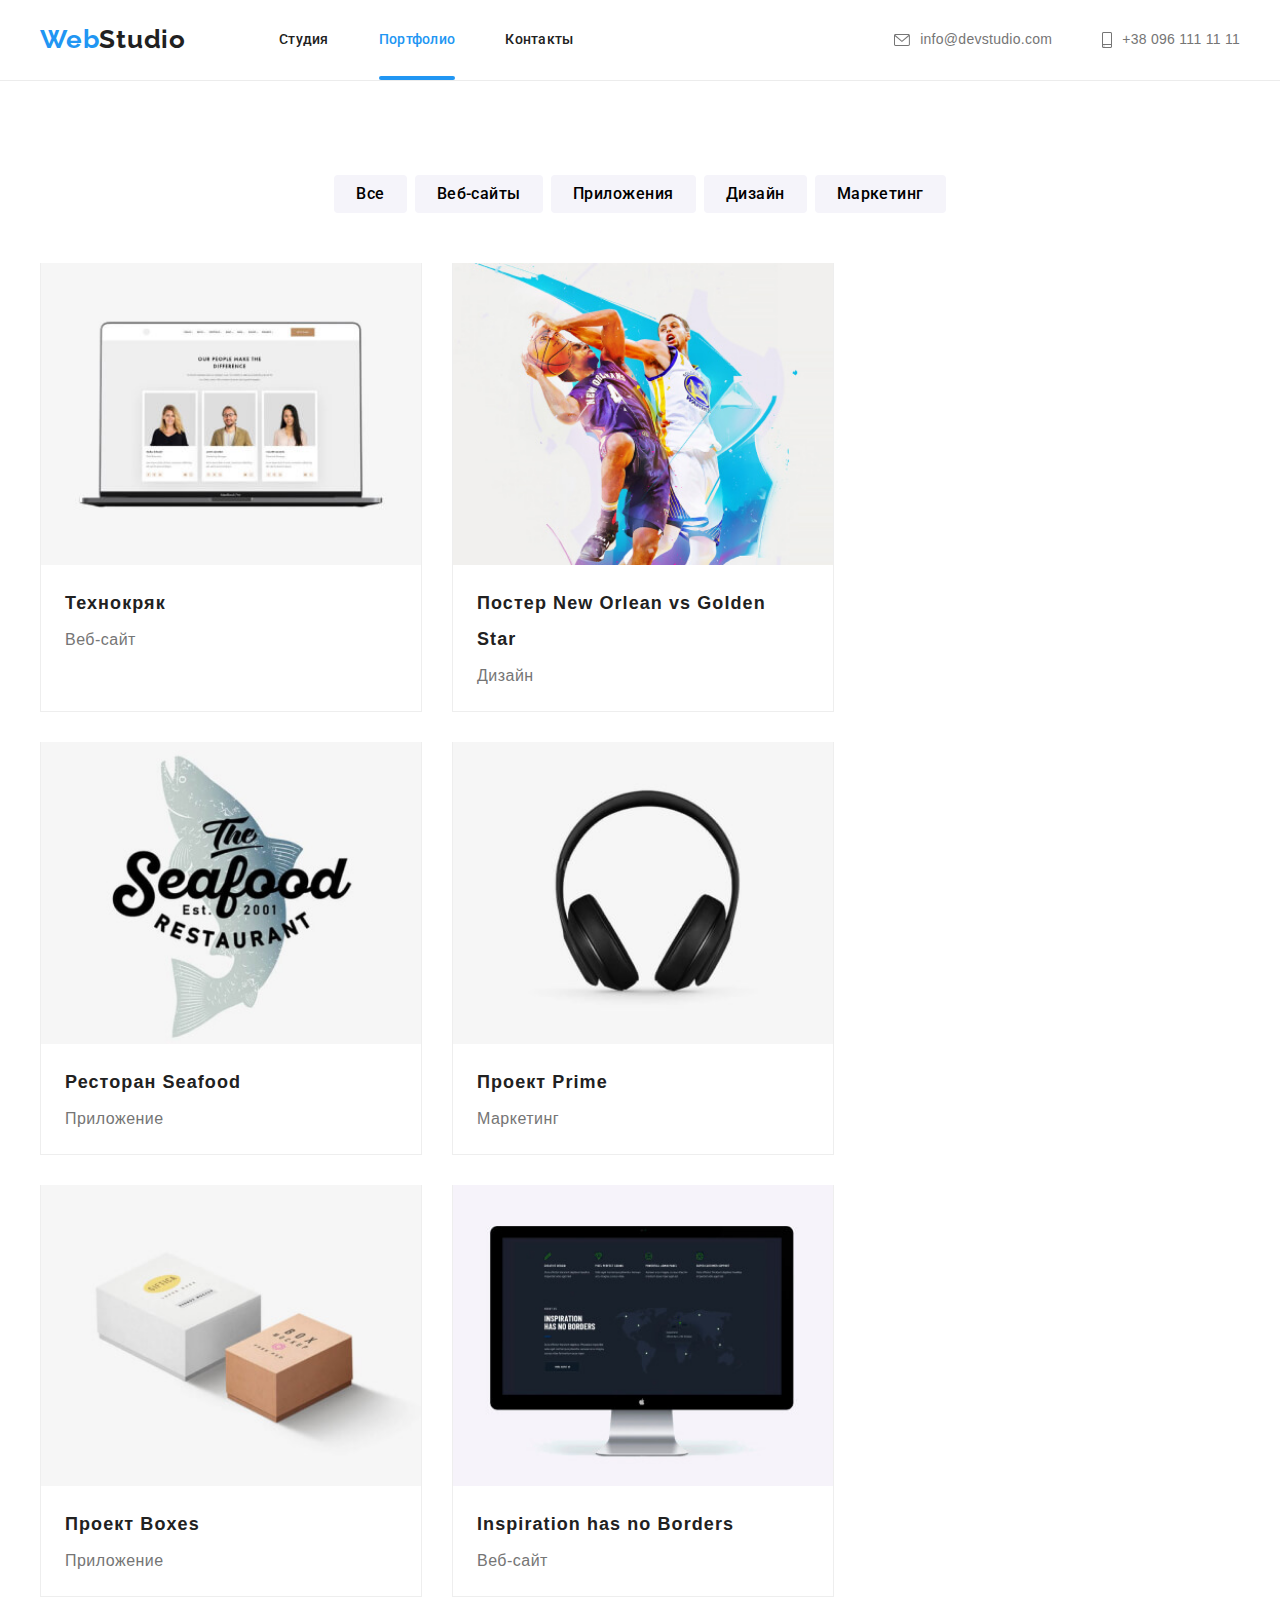
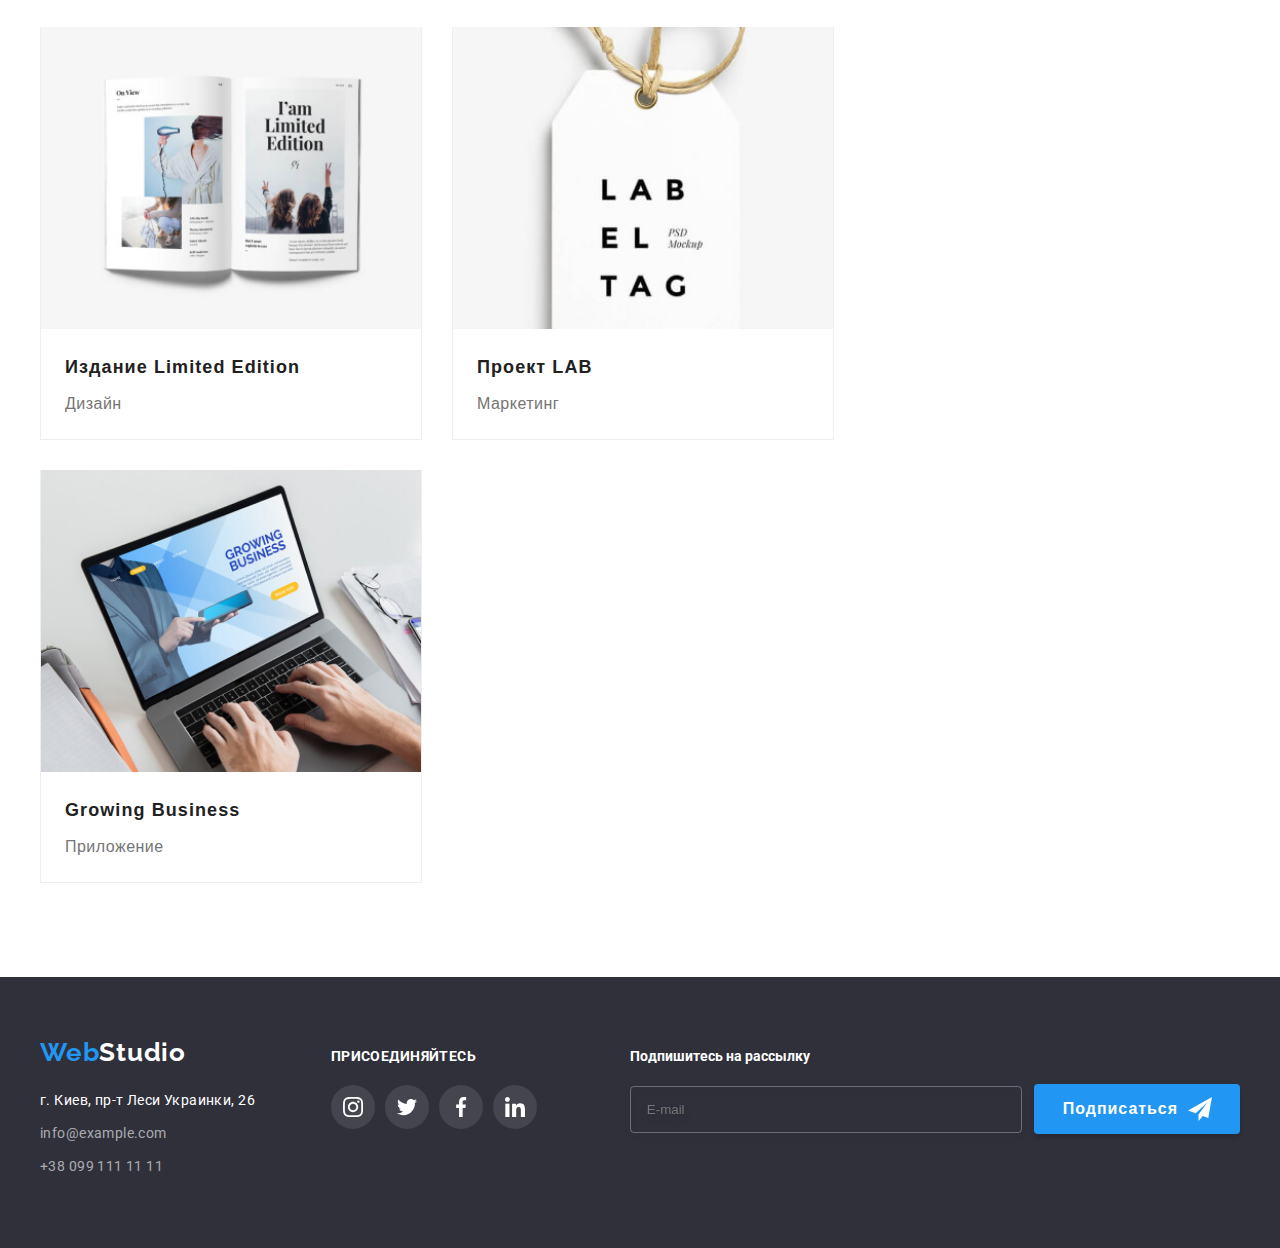
==== commit c263b9bb: "final_1" ====
--- a/portfolio.html
+++ b/portfolio.html
@@ -75,7 +75,7 @@
       <div class="mobile-nav is-hidden">
         <div class="container">
     
-          <button class="menu-close touch" type="button"> <svg width="40" height="40">
+          <button class="menu-close touch" type="button"> <svg width="20" height="20">
               <use href="./images/icons.svg#icon-close">
               </use>
             </svg> </button>
--- a/css/main.min.css
+++ b/css/main.min.css
@@ -1,2 +1,2 @@
-:root{--text-color: #757575;--secondary-color: #212121;--white-color: #ffffff;--accent-color: #2196f3;--secondary-background: #f5f4fa;--logo-font: 'Raleway', sans-serif;--button-color: #2196f3;--main-font: 'Robosto', sans-serif;--footer-backround: #2f303a;--social-icons: rgba(175, 177, 184, 1);--timing-function: cubic-bezier(0.4, 0, 0.2, 1)}.visually-hidden{position:absolute !important;clip:rect(1px 1px 1px 1px);clip:rect(1px, 1px, 1px, 1px);padding:0 !important;border:0 !important;height:1px !important;width:1px !important;overflow:hidden}.touch{transition-property:color, fill, background-color, border, box-shadow, opacity, transform;transition-duration:250ms;transition-timing-function:var(--cubic)}h1,h2,h3,h4,h5,h6,p{margin-top:0;margin-bottom:0}ul,ol{margin-top:0;margin-bottom:0;padding-left:0}img{display:block}.link{text-decoration:none}.list{list-style:none;padding:0}li{list-style:none}a{text-decoration:none}body{font-family:'Roboto', 'Arial', 'Helvetica', sans-serif;font-style:normal;font-weight:normal;font-size:14px;color:var(--secondary-color);background-color:var(--white-color);margin:0px 0px}.container-section{padding-top:60px;padding-bottom:60px}@media screen and (min-width: 1200px){.container-section{padding-top:94px;padding-bottom:94px}}h2{font-weight:bold;font-size:36px;line-height:1.16;letter-spacing:0.03em;margin-bottom:50px;text-align:center}a{text-decoration:none;color:inherit}p{line-height:1.71;letter-spacing:0.03em;color:var(--text-color)}button{cursor:pointer}.container{width:100%;padding-left:15px;padding-right:15px;margin:0 auto}@media screen and (min-width: 480px){.container{max-width:480px}}@media screen and (min-width: 768px){.container{max-width:768px}}@media screen and (min-width: 1200px){.container{max-width:1200px}}.page-header{border-bottom:solid #ececec 1px;background-color:var(--white-color)}@media screen and (min-width: 768px){.page-header{align-items:center}}@media screen and (min-width: 1200px){.page-header{align-items:center}}@media screen and (min-width: 768px){.header-container{align-items:center}}@media screen and (min-width: 1200px){.header-container{align-items:center}}.mobile-nav{position:fixed;top:0;background-color:var(--white-color);width:100vw;height:100vh;z-index:2}@media screen and (min-width: 768px){.mobile-nav{display:none}}@media screen and (min-width: 1200px){.mobile-nav{display:none}}.mobile-nav .container{position:relative;padding:48px 40px;display:flex;flex-direction:column;justify-content:space-between;height:100%}.mobile-nav .menu-close{position:absolute;top:10px;right:15px;margin:0;padding:0;border:none;background-color:transparent}.mobile-nav .menu-close:hover,.mobile-nav .menu-close:focus,.mobile-nav .menu-close:active{fill:var(--accent-color)}@media screen and (min-width: 1200px){.mobile-nav .menu-close{display:none}}.menu-open{top:25px;right:21px;margin:0;padding:0;border:none;background-color:transparent}.menu-open:hover,.menu-open:focus,.menu-open:active{fill:var(--accent-color)}@media screen and (min-width: 768px), (min-width: 1200px){.menu-open{display:none}}.mobile-nav.is-hidden{opacity:0;pointer-events:none}.mobile-menu__item{margin-bottom:36px}.mobile-menu__link{font-weight:500;font-size:40px;line-height:1.175;letter-spacing:0.02em}.mobile-menu__link:hover,.mobile-menu__link:focus,.mobile-menu__link:active{color:var(--accent-color)}@media screen and (max-width: 480px){.mobile-menu__link{font-size:10vw}}.current{color:var(--accent-color)}.mobile-contacts{margin-bottom:64px}.mobile-contacts .mobile-contacts__item:not(:last-child){margin-bottom:32px}.mobile-contacts .mobile-contacts__item .mobile-contacts__link---telephone{color:var(--accent-color)}@media screen and (min-width: 480px){.mobile-contacts .mobile-contacts__item .mobile-contacts__link---telephone{font-size:34px;line-height:1.17}}.mobile-contacts .mobile-contacts__link{font-weight:500;font-size:24px;line-height:1.16;letter-spacing:0.02em;color:#757575}.mobile-contacts .mobile-contacts__link:hover,.mobile-contacts .mobile-contacts__link:focus,.mobile-contacts .mobile-contacts__link:active{color:var(--accent-color)}@media screen and (max-width: 480px){.mobile-contacts .mobile-contacts__link{font-size:8vw}}.mobile-network{display:flex}@media screen and (max-width: 480px){.mobile-network{flex-wrap:wrap}}.mobile-network .mobile-network__item:not(:last-child){padding-right:10px;margin-right:10px;border-right:1px solid rgba(33,33,33,0.2)}.mobile-network .mobile-network__link{font-weight:500;font-size:18px;line-height:1.22;letter-spacing:0.02em;color:var(--accent-color)}.page-logo{font-family:Raleway;font-weight:bold;font-size:26px;line-height:1.2;letter-spacing:0.03em;padding-top:24px;padding-bottom:24px}.page-logo__first-half{color:#2196f3}.page-logo__second-half-logo{color:var(--white-color)}.button-primary{font-family:inherit;color:var(--white-color);background-color:var(--accent-color);font-style:normal;font-weight:500;font-size:16px;line-height:1.87;letter-spacing:0.06em;border-radius:4px;box-shadow:0px 4px 4px rgba(0,0,0,0.15);border:var(--button-color);padding:10px 32px;transition-property:background-color;transition-duration:250ms;transition-timing-function:linear}.button-primary:hover,.button-primary:focus,.button-primary:active{background-color:var(--white-color);color:var(--accent-color)}.portfolio-button{font-family:inherit;font-size:16px;font-weight:500;line-height:1.62;letter-spacing:0.03em;padding:6px 22px;border:solid 1px;background-color:var(--secondary-background);border-color:var(--secondary-background);border-radius:4px;transition-property:background-color;transition-duration:100ms;transition-timing-function:linear}.portfolio-button:hover,.portfolio-button:focus{color:var(--white-color);background-color:var(--accent-color);border-color:var(--accent-color);border-radius:4px}.social-list{display:flex;justify-content:center}.social-list__item:not(:last-child){margin-right:10px}.social-list__link{width:44px;height:44px;display:flex;justify-content:center;align-items:center;border-radius:50%;fill:var(--social-icons)}.social-list__link:hover,.social-list__link:focus{background-color:var(--accent-color);fill:var(--white-color)}.social-list__icon{width:20px;height:20px}.hero-title{font-weight:900;font-size:44px;line-height:60px;margin:0px auto 30px auto;font-size:26px;line-height:1.364;color:var(--white-color);letter-spacing:0.06em;text-transform:uppercase;text-shadow:0px 4px 4px rgba(0,0,0,0.25)}@media screen and (min-width: 1200px){.hero-title{font-size:44px}}.work-title{margin-bottom:50px}.title-case{font-family:var(--main-font);font-style:normal;font-weight:bold;font-size:18px;line-height:2;letter-spacing:0.06em;color:#212121;margin-bottom:4px}h3.about-title{font-weight:bold;font-size:14px;line-height:1.14;letter-spacing:0.03em;text-transform:uppercase;margin-bottom:10px}h3.social-title{color:var(--white-color);font-weight:bold;font-size:14px;line-height:1.14;letter-spacing:0.03em;text-transform:uppercase;margin-bottom:20px}.footer__title{display:block;margin-bottom:20px}.footer{display:flex;align-items:center;color:var(--white-color);background-color:var(--footer-backround);padding-top:60px;padding-bottom:60px}.footer-container{text-align:center}@media screen and (min-width: 768px){.footer-container{display:flex;flex-wrap:wrap;justify-content:center;align-items:baseline}}@media screen and (min-width: 1200px){.footer-container{display:flex;align-items:baseline;text-align:left;flex-wrap:nowrap}}.footer-adress{font-style:normal;line-height:1.71;letter-spacing:0.03em}@media screen and (min-width: 1200px){.footer-adress{width:231px;margin-right:70px}}.adress{font-style:normal;font-size:14px;line-height:1.71;letter-spacing:0.03em;margin-bottom:9px;color:var(--white-color)}.footer-adress__text{margin-top:20px;margin-bottom:9px;font-size:14px;line-height:1.71;letter-spacing:0.03em;color:rgba(255,255,255,0.6)}.footer-adress__contact{margin-bottom:9px;color:rgba(255,255,255,0.6)}.footer-adress__contact:hover,.footer-adress__contact:focus,.footer-adress__contact:active{color:var(--accent-color)}.footer-social{margin:60px 0}@media screen and (min-width: 768px){.footer-social{margin:0;margin-left:165px}}@media screen and (min-width: 1200px){.footer-social{margin-right:93px;margin-left:0}}.footer-social__link{fill:var(--white-color);display:flex;align-items:center;justify-content:center;width:44px;height:44px;border-radius:50%;background-color:rgba(255,255,255,0.1);transition:background-color 250ms var(--timing-function)}.footer-social__link:hover,.footer-social__link:focus{background-color:var(--accent-color)}.footer-social__icon{width:20px;height:20px}.backdrop{position:fixed;top:0;left:0;width:100vw;height:100vh;background-color:rgba(0,0,0,0.4);transition:opacity 500ms linear, visability 500ms linear}.modal-window{position:absolute;left:50%;top:50%;transform:translate(-50%, -50%);height:581px;width:528px;border-radius:4px;background-color:var(--white-color);padding:40px}.modal-window__close-btn{top:8px;right:8px;width:30px;height:30px;border-radius:50%;border:1px solid rgba(0,0,0,0.1);background-color:transparent;padding:0;position:absolute}.modal-window__icon-close{position:absolute;top:50%;left:50%;transform:translate(-50%, -50%)}.modal-window__icon-close:hover{fill:var(--accent-color)}.is-hidden{opacity:0;visibility:hidden;pointer-events:none}.modal-form{display:flex;flex-direction:column;padding:40px}.modal-form__header{font-weight:bold;font-size:20px;line-height:1.15;text-align:center;letter-spacing:0.03em;color:var(--secondary-color);margin-bottom:12px}.modal-form__field{position:relative;font-size:12px;line-height:1.16;letter-spacing:0.01em;color:var(--text-color)}.modal-form__input{width:100%;height:40px;border:1px solid rgba(33,33,33,0.2);box-sizing:border-box;border-radius:4px;padding-left:42px}.modal-form__input:focus{outline:none;border-color:var(--accent-color)}.modal-form__input-wrapper{display:block;position:relative;margin-top:6px;margin-bottom:10px}.modal-form__input-icon{position:absolute;top:50%;left:12px;transform:translateY(-50%);display:block;width:18px;height:18px}.form-input:focus+.modal-form__input-icon{fill:var(--accent-color)}.modal-form__message{width:100%;height:120px;margin-top:4px;margin-bottom:20px;border:1px solid rgba(33,33,33,0.2);box-sizing:border-box;border-radius:4px;padding:12px 16px;resize:none}.modal-form__message:focus{outline:none;border-color:var(--accent-color)}.modal-form__checkbox:checked+.modal-form__checkbox-label::before{border:0px;background-image:url(../images/index/check.svg);background-size:contain;box-shadow:none}.modal-form__checkbox:focus+.modal-form__checkbox-label::before{outline:none}.modal-form__checkbox-label{display:flex;align-items:center;font-size:14px;margin-bottom:30px}.modal-form__checkbox-label::before{display:block;content:'';width:16px;height:15px;border-radius:2px;cursor:pointer;margin-right:8px;border:2px solid #000000;box-shadow:0px 4px 4px 0px #00000040}.modal-form__link{color:var(--accent-color);border-bottom:1px solid var(--accent-color)}.modal-form__submit-btn{width:200px;margin:0 auto}@media screen and (min-width: 768px){.footer-form{margin-top:60px}}@media screen and (min-width: 1200px){.footer-form{margin-top:0}}.footer-subscribe{position:relative;display:flex;align-items:center;flex-direction:column}@media screen and (min-width: 768px){.footer-subscribe{display:flex;align-items:center;flex-direction:column}}@media screen and (min-width: 1200px){.footer-subscribe{display:flex;align-items:center;flex-direction:row}}.subscribe__input{width:100%;padding:15px 16px;border:1px solid rgba(255,255,255,0.3);filter:drop-shadow(0px 4px 4px rgba(0,0,0,0.15));border-radius:4px;background-color:transparent;cursor:pointer;color:var(--white-color)}@media screen and (min-width: 768px){.subscribe__input{width:450px}}@media screen and (min-width: 1200px){.subscribe__input{width:358px;padding:15px 16px;margin-right:12px;margin-bottom:0}}.subscribe__button{display:flex;align-items:center;padding:10px 28px 10px 29px;font-weight:bold;font-size:16px;line-height:1.87;letter-spacing:0.06em;color:var(--white-color);background-color:var(--accent-color);box-shadow:0px 4px 4px rgba(0,0,0,0.15);border-radius:4px;border:none;cursor:pointer;margin-top:20px}.subscribe__button:hover,.subscribe__button:focus,.subscribe__button:active{color:var(--white-color);background-color:var(--secondary-background)}@media screen and (min-width: 1200px){.subscribe__button{margin-top:0}}.subscribe__icon{fill:var(--white-color);margin-left:10px}.nav{display:flex;align-items:center;justify-content:space-between}@media screen and (min-width: 768px){.nav{justify-content:center}}.site-nav{font-family:var(--main-font);font-weight:500;font-size:14px;line-height:1.14;letter-spacing:0.02em;color:var(--secondary-color);margin-left:auto;display:none}@media screen and (min-width: 768px), (min-width: 1200px){.site-nav{display:flex}}@media screen and (min-width: 1200px){.site-nav{margin-left:93px}}.contact__nav{margin-left:auto;font-family:var(--main-font);font-weight:500;font-size:14px;line-height:1.14;letter-spacing:0.02em;color:var(--text-color);display:none}@media screen and (min-width: 768px){.contact__nav{display:flex;flex-direction:column}}@media screen and (min-width: 1200px){.contact__nav{display:flex;flex-direction:row}}.nav__link{font-weight:500;line-height:1.14;letter-spacing:0.02em;position:relative}.nav__link:not(:last-child){display:flex;margin-right:50px}.nav__link-contact:not(:last-child){display:flex;margin-bottom:10px}@media screen and (min-width: 1200px){.nav__link-contact:not(:last-child){display:flex;margin-right:50px;margin-bottom:0}}.link-item{padding-top:32px;padding-bottom:32px;display:flex;align-items:center}.link-item:hover,.link-item:focus,.link-item:active{color:var(--accent-color)}@media screen and (min-width: 768px){.contact__item{padding-top:0;padding-bottom:0;display:flex;align-items:center}}@media screen and (min-width: 1200px){.contact__item{padding-top:32px;padding-bottom:32px}}.contact__item:hover,.contact__item:focus,.contact__item:active{color:var(--accent-color)}.nav__link-current{position:relative;color:var(--accent-color)}.nav__link-current::after{content:'';position:absolute;display:block;width:100%;height:4px;left:0;bottom:0;border-radius:2px;background-color:var(--accent-color)}.contact__icon{fill:currentColor;margin-right:10px}.hero{padding-top:118px;padding-bottom:118px;margin-left:auto;margin-right:auto;max-width:1600px;text-align:center;background-position:center;background-repeat:no-repeat;background-size:cover;background-color:var(--footer-backround)}@media screen and (max-width: 767px){.hero{max-width:480px;background-image:linear-gradient(to right, rgba(47,58,57,0.4), rgba(47,48,58,0.4)),url(../images/index/hero_mobile_480@1x.jpg)}}@media screen and (min-device-pixel-ratio: 2), (-webkit-min-device-pixel-ratio: 2), screen and (min-resolution: 192dpi), screen and (min-resolution: 2dppx){.hero{background-image:linear-gradient(to right, rgba(47,58,57,0.4), rgba(47,48,58,0.4)),url(../images/index/hero_mobile_480@2x.jpg)}}@media screen and (min-width: 768px){.hero{padding-top:118px;padding-bottom:118px;max-width:768px;background-image:linear-gradient(to right, rgba(47,58,57,0.4), rgba(47,48,58,0.4)),url(../images/index/hero_tablet_768@1x.jpg)}}@media screen and (min-width: 768px) and (min-device-pixel-ratio: 2), screen and (min-width: 768px) and (-webkit-min-device-pixel-ratio: 2), screen and (min-width: 768px) and (min-resolution: 192dpi), screen and (min-width: 768px) and (min-resolution: 2dppx){.hero{background-image:linear-gradient(to right, rgba(47,58,57,0.4), rgba(47,48,58,0.4)),url(../images/index/hero_tablet_768@2x.jpg)}}@media screen and (min-width: 1200px){.hero{max-width:1600px;padding-top:200px;padding-bottom:200px;background-image:linear-gradient(to right, rgba(47,58,57,0.4), rgba(47,48,58,0.4)),url(../images/index/hero_desktop_1600@1x.jpg)}}@media screen and (min-width: 1200px) and (min-device-pixel-ratio: 2), screen and (min-width: 1200px) and (-webkit-min-device-pixel-ratio: 2), screen and (min-width: 1200px) and (min-resolution: 192dpi), screen and (min-width: 1200px) and (min-resolution: 2dppx){.hero{background-image:linear-gradient(to right, rgba(47,58,57,0.4), rgba(47,48,58,0.4)),url(../images/index/hero_desktop_1600@2x.jpg)}}.invisible{display:none}.about{margin-bottom:-30px}@media screen and (min-width: 768px){.about{display:flex;flex-wrap:wrap;margin-left:-30px}}.item{width:100%;margin-bottom:30px}@media screen and (min-width: 768px){.item{flex-basis:calc((100% - 60px) / 2);margin-left:30px}}@media screen and (min-width: 1200px){.item{flex-basis:calc((100% - 120px) / 4)}}.item::before{display:block;content:'';height:120px;background-repeat:no-repeat;background-position:center;background-color:var(--secondary-background)}.icon-antenna::before{display:block;content:'';height:120px;background-repeat:no-repeat;background-position:center;background-color:var(--secondary-background);background-image:url(../images/index/antenna.svg);margin-bottom:30px}.icon-clock::before{display:block;content:'';height:120px;background-repeat:no-repeat;background-position:center;background-color:var(--secondary-background);background-image:url(../images/index/clock.svg);margin-bottom:30px}.icon-diagram::before{display:block;content:'';height:120px;background-repeat:no-repeat;background-position:center;background-color:var(--secondary-background);background-image:url(../images/index/diagram.svg);margin-bottom:30px}.icon-astronaut::before{display:block;content:'';height:120px;background-repeat:no-repeat;background-position:center;background-color:var(--secondary-background);background-image:url(../images/index/astronaut.svg);margin-bottom:30px}.work-section{padding-top:0}@media screen and (max-width: 1199px){.work-section{display:none}}.works{display:flex;justify-content:space-between}.work-item{position:relative;z-index:-1}.works__overlay{position:absolute;bottom:0;width:370px;height:70px;background-color:rgba(47,48,58,0.8)}.works__text{font-weight:bold;font-size:14px;line-height:1.14;text-align:center;letter-spacing:0.03em;text-transform:uppercase;color:var(--white-color);padding-top:27px}.team__section{background-color:var(--secondary-background)}.team__list{text-align:center;margin-bottom:-30px}@media screen and (min-width: 768px){.team__list{display:flex;flex-wrap:wrap;margin-left:-30px}}.team__card{box-shadow:0px 1px 3px rgba(0,0,0,0.12),0px 1px 1px rgba(0,0,0,0.14),0px 2px 1px rgba(0,0,0,0.2);border-radius:0px 0px 4px 4px;background-color:var(--white-color);width:100%;margin-bottom:30px}@media screen and (min-width: 768px){.team__card{flex-basis:calc((100% - 60px) / 2);margin-left:30px}}@media screen and (min-width: 1200px){.team__card{flex-basis:calc((100% - 120px) / 4)}}.team__item-content{padding:30px 0}.team__name{font-family:var(--main-font);font-weight:500;font-size:16px;line-height:1.18;letter-spacing:0.03em;color:var(--title-color);margin-bottom:10px}.team__item-desc{font-family:var(--main-font);font-weight:normal;font-size:16px;line-height:1.18;letter-spacing:0.03em;color:var(--text-color);margin-bottom:16px}.clients{margin-bottom:-30px;display:flex;flex-wrap:wrap;margin-left:-30px}.clients__item{margin-bottom:30px;margin-left:30px;flex-basis:calc(100% / 2 - 30px)}@media screen and (min-width: 768px){.clients__item{flex-basis:calc((100% - 90px) / 3);width:226px}}@media screen and (min-width: 1200px){.clients__item{flex-basis:calc((100% - 180px) / 6);width:170px}}.clients__link{height:92px;display:flex;justify-content:center;align-items:center;color:var(--social-icons);border-radius:4px;border:1px solid var(--social-icons)}.clients__link:hover,.clients__link:focus{border-color:var(--accent-color);color:var(--accent-color)}.clients__icon{width:100%;fill:currentColor}.portfolio__nav{display:flex;flex-wrap:wrap;margin-top:-15px;margin-left:-8px;margin-bottom:25px}@media screen and (min-width: 768px){.portfolio__nav{margin-bottom:30px;justify-content:center}}@media screen and (min-width: 1200px){.portfolio__nav{margin-bottom:50px;justify-content:center}}.portfolio__nav-item{margin-top:15px;margin-left:8px}.portfolio-button{font-weight:500;font-size:16px;line-height:1.62;text-align:center;letter-spacing:0.03em;background:#f5f4fa;border-radius:4px;border:none;cursor:pointer;padding:6px 22px}.portfolio-button:hover,.portfolio-button:focus,.portfolio-button:active{background-color:var(--accent-color);color:var(--white-color);box-shadow:0px 3px 1px rgba(0,0,0,0.1),0px 1px 2px rgba(0,0,0,0.08),0px 2px 2px rgba(0,0,0,0.12)}@media screen and (min-width: 768px){.portfolio__works{display:flex;flex-flow:wrap;margin-left:-30px;margin-top:-30px}}.portfolio__item{margin-top:30px;border-bottom:1px solid #eeeeee;border-right:1px solid #eeeeee;border-left:1px solid #eeeeee}@media screen and (min-width: 768px){.portfolio__item{flex-basis:calc(100% / 2 - 30px);margin-left:30px;margin-top:30px;width:354px}}@media screen and (min-width: 1200px){.portfolio__item{flex-basis:calc(100% / 3 - 30px);width:370px}}.portfolio__item-thumb{position:relative;overflow:hidden}.portfolio__item-text{padding:20px 24px}.portfolio__case-description{font-family:var(--main-font);font-style:normal;font-weight:normal;font-size:16px;line-height:1.87;letter-spacing:0.03em;color:var(--text-color)}.portfolio__link:hover,.portfolio__link:focus{box-shadow:0px 1px 1px rgba(0,0,0,0.12),0px 4px 4px rgba(0,0,0,0.06),1px 4px 6px rgba(0,0,0,0.16)}.portfolio__link:hover .portfolio__overlay-text,.portfolio__link:focus .portfolio__overlay-text{transform:translateY(0);opacity:1}.portfolio__item-overlay{position:absolute;top:0;left:0;width:100%;height:100%;transform:translateY(100%);transition:transform 250ms var(--timing-function);overflow:hidden;display:flex}.portfolio__item:hover .portfolio__item-overlay{transform:translateY(0)}.portfolio__overlay-text{position:absolute;display:flex;align-items:center;left:0;top:0;width:100%;height:100%;background-color:rgba(33,150,243,0.9);opacity:0;transform:translateY(100%);font-weight:normal;font-size:18px;line-height:1.56;letter-spacing:0.03em;color:var(--white-color);padding:24px}
+:root{--text-color: #757575;--secondary-color: #212121;--white-color: #ffffff;--accent-color: #2196f3;--secondary-background: #f5f4fa;--logo-font: 'Raleway', sans-serif;--button-color: #2196f3;--main-font: 'Robosto', sans-serif;--footer-backround: #2f303a;--social-icons: rgba(175, 177, 184, 1);--timing-function: cubic-bezier(0.4, 0, 0.2, 1)}.visually-hidden{position:absolute !important;clip:rect(1px 1px 1px 1px);clip:rect(1px, 1px, 1px, 1px);padding:0 !important;border:0 !important;height:1px !important;width:1px !important;overflow:hidden}.touch{transition-property:color, fill, background-color, border, box-shadow, opacity, transform;transition-duration:250ms;transition-timing-function:var(--cubic)}h1,h2,h3,h4,h5,h6,p{margin-top:0;margin-bottom:0}ul,ol{margin-top:0;margin-bottom:0;padding-left:0}img{display:block}.link{text-decoration:none}.list{list-style:none;padding:0}li{list-style:none}a{text-decoration:none}body{font-family:'Roboto', 'Arial', 'Helvetica', sans-serif;font-style:normal;font-weight:normal;font-size:14px;color:var(--secondary-color);background-color:var(--white-color);margin:0px 0px}.container-section{padding-top:60px;padding-bottom:60px}@media screen and (min-width: 1200px){.container-section{padding-top:94px;padding-bottom:94px}}h2{font-weight:bold;font-size:36px;line-height:1.16;letter-spacing:0.03em;margin-bottom:50px;text-align:center}a{text-decoration:none;color:inherit}p{line-height:1.71;letter-spacing:0.03em;color:var(--text-color)}button{cursor:pointer}.container{width:100%;padding-left:15px;padding-right:15px;margin:0 auto}@media screen and (min-width: 480px){.container{max-width:480px}}@media screen and (min-width: 768px){.container{max-width:768px}}@media screen and (min-width: 1200px){.container{max-width:1200px}}.page-header{border-bottom:solid #ececec 1px;background-color:var(--white-color)}@media screen and (min-width: 768px){.page-header{align-items:center}}@media screen and (min-width: 1200px){.page-header{align-items:center}}@media screen and (min-width: 768px){.header-container{align-items:center}}@media screen and (min-width: 1200px){.header-container{align-items:center}}.mobile-nav{position:fixed;top:0;background-color:var(--white-color);width:100vw;height:100vh;z-index:2}@media screen and (min-width: 768px){.mobile-nav{display:none}}@media screen and (min-width: 1200px){.mobile-nav{display:none}}.mobile-nav .container{position:relative;padding:48px 40px;display:flex;flex-direction:column;justify-content:space-between;height:100%}.mobile-nav .menu-close{position:absolute;top:20px;right:27px;margin:0;padding:0;border:none;background-color:transparent}.mobile-nav .menu-close:hover,.mobile-nav .menu-close:focus,.mobile-nav .menu-close:active{fill:var(--accent-color)}@media screen and (min-width: 1200px){.mobile-nav .menu-close{display:none}}.menu-open{top:25px;right:21px;margin:0;padding:0;border:none;background-color:transparent}.menu-open:hover,.menu-open:focus,.menu-open:active{fill:var(--accent-color)}@media screen and (min-width: 768px), (min-width: 1200px){.menu-open{display:none}}.mobile-nav.is-hidden{opacity:0;pointer-events:none}.mobile-menu__item{margin-bottom:36px}.mobile-menu__link{font-weight:500;font-size:40px;line-height:1.175;letter-spacing:0.02em}.mobile-menu__link:hover,.mobile-menu__link:focus,.mobile-menu__link:active{color:var(--accent-color)}@media screen and (max-width: 480px){.mobile-menu__link{font-size:10vw}}.current{color:var(--accent-color)}.mobile-contacts{margin-bottom:64px}.mobile-contacts .mobile-contacts__item:not(:last-child){margin-bottom:32px}.mobile-contacts .mobile-contacts__item .mobile-contacts__link---telephone{color:var(--accent-color)}@media screen and (min-width: 480px){.mobile-contacts .mobile-contacts__item .mobile-contacts__link---telephone{font-size:34px;line-height:1.17}}.mobile-contacts .mobile-contacts__link{font-weight:500;font-size:24px;line-height:1.16;letter-spacing:0.02em;color:#757575}.mobile-contacts .mobile-contacts__link:hover,.mobile-contacts .mobile-contacts__link:focus,.mobile-contacts .mobile-contacts__link:active{color:var(--accent-color)}@media screen and (max-width: 480px){.mobile-contacts .mobile-contacts__link{font-size:8vw}}.mobile-network{display:flex}@media screen and (max-width: 480px){.mobile-network{flex-wrap:wrap}}.mobile-network .mobile-network__item:not(:last-child){padding-right:10px;margin-right:10px;border-right:1px solid rgba(33,33,33,0.2)}.mobile-network .mobile-network__link{font-weight:500;font-size:18px;line-height:1.22;letter-spacing:0.02em;color:var(--accent-color)}.page-logo{font-family:Raleway;font-weight:bold;font-size:26px;line-height:1.2;letter-spacing:0.03em;padding-top:24px;padding-bottom:24px}.page-logo__first-half{color:#2196f3}.page-logo__second-half-logo{color:var(--white-color)}.button-primary{font-family:inherit;color:var(--white-color);background-color:var(--accent-color);font-style:normal;font-weight:500;font-size:16px;line-height:1.87;letter-spacing:0.06em;border-radius:4px;box-shadow:0px 4px 4px rgba(0,0,0,0.15);border:var(--button-color);padding:10px 32px;transition-property:background-color;transition-duration:250ms;transition-timing-function:linear}.button-primary:hover,.button-primary:focus,.button-primary:active{background-color:var(--white-color);color:var(--accent-color)}.portfolio-button{font-family:inherit;font-size:16px;font-weight:500;line-height:1.62;letter-spacing:0.03em;padding:6px 22px;border:solid 1px;background-color:var(--secondary-background);border-color:var(--secondary-background);border-radius:4px;transition-property:background-color;transition-duration:100ms;transition-timing-function:linear}.portfolio-button:hover,.portfolio-button:focus{color:var(--white-color);background-color:var(--accent-color);border-color:var(--accent-color);border-radius:4px}.social-list{display:flex;justify-content:center}.social-list__item:not(:last-child){margin-right:10px}.social-list__link{width:44px;height:44px;display:flex;justify-content:center;align-items:center;border-radius:50%;fill:var(--social-icons)}.social-list__link:hover,.social-list__link:focus{background-color:var(--accent-color);fill:var(--white-color)}.social-list__icon{width:20px;height:20px}.hero-title{font-weight:900;font-size:44px;line-height:60px;margin:0px auto 30px auto;font-size:26px;line-height:1.364;color:var(--white-color);letter-spacing:0.06em;text-transform:uppercase;text-shadow:0px 4px 4px rgba(0,0,0,0.25)}@media screen and (min-width: 1200px){.hero-title{font-size:44px}}.work-title{margin-bottom:50px}.title-case{font-family:var(--main-font);font-style:normal;font-weight:bold;font-size:18px;line-height:2;letter-spacing:0.06em;color:#212121;margin-bottom:4px}h3.about-title{font-weight:bold;font-size:14px;line-height:1.14;letter-spacing:0.03em;text-transform:uppercase;margin-bottom:10px}h3.social-title{color:var(--white-color);font-weight:bold;font-size:14px;line-height:1.14;letter-spacing:0.03em;text-transform:uppercase;margin-bottom:20px}.footer__title{display:block;margin-bottom:20px}.footer{display:flex;align-items:center;color:var(--white-color);background-color:var(--footer-backround);padding-top:60px;padding-bottom:60px}.footer-container{text-align:center}@media screen and (min-width: 768px){.footer-container{display:flex;flex-wrap:wrap;justify-content:center;align-items:baseline}}@media screen and (min-width: 1200px){.footer-container{display:flex;align-items:baseline;text-align:left;flex-wrap:nowrap}}.footer-adress{font-style:normal;line-height:1.71;letter-spacing:0.03em}@media screen and (min-width: 1200px){.footer-adress{width:231px;margin-right:70px}}.adress{font-style:normal;font-size:14px;line-height:1.71;letter-spacing:0.03em;margin-bottom:9px;color:var(--white-color)}.footer-adress__text{margin-top:20px;margin-bottom:9px;font-size:14px;line-height:1.71;letter-spacing:0.03em;color:rgba(255,255,255,0.6)}.footer-adress__contact{margin-bottom:9px;color:rgba(255,255,255,0.6)}.footer-adress__contact:hover,.footer-adress__contact:focus,.footer-adress__contact:active{color:var(--accent-color)}.footer-social{margin:60px 0}@media screen and (min-width: 768px){.footer-social{margin:0;margin-left:165px}}@media screen and (min-width: 1200px){.footer-social{margin-right:93px;margin-left:0}}.footer-social__link{fill:var(--white-color);display:flex;align-items:center;justify-content:center;width:44px;height:44px;border-radius:50%;background-color:rgba(255,255,255,0.1);transition:background-color 250ms var(--timing-function)}.footer-social__link:hover,.footer-social__link:focus{background-color:var(--accent-color)}.footer-social__icon{width:20px;height:20px}.backdrop{position:fixed;top:0;left:0;width:100vw;height:100vh;background-color:rgba(0,0,0,0.4);transition:opacity 500ms linear, visability 500ms linear}.modal-window{position:absolute;left:50%;top:50%;transform:translate(-50%, -50%);height:581px;width:528px;border-radius:4px;background-color:var(--white-color);padding:40px}.modal-window__close-btn{top:8px;right:8px;width:30px;height:30px;border-radius:50%;border:1px solid rgba(0,0,0,0.1);background-color:transparent;padding:0;position:absolute}.modal-window__icon-close{position:absolute;top:50%;left:50%;transform:translate(-50%, -50%)}.modal-window__icon-close:hover{fill:var(--accent-color)}.is-hidden{opacity:0;visibility:hidden;pointer-events:none}.modal-form{display:flex;flex-direction:column;padding:40px}.modal-form__header{font-weight:bold;font-size:20px;line-height:1.15;text-align:center;letter-spacing:0.03em;color:var(--secondary-color);margin-bottom:12px}.modal-form__field{position:relative;font-size:12px;line-height:1.16;letter-spacing:0.01em;color:var(--text-color)}.modal-form__input{width:100%;height:40px;border:1px solid rgba(33,33,33,0.2);box-sizing:border-box;border-radius:4px;padding-left:42px}.modal-form__input:focus{outline:none;border-color:var(--accent-color)}.modal-form__input-wrapper{display:block;position:relative;margin-top:6px;margin-bottom:10px}.modal-form__input-icon{position:absolute;top:50%;left:12px;transform:translateY(-50%);display:block;width:18px;height:18px}.form-input:focus+.modal-form__input-icon{fill:var(--accent-color)}.modal-form__message{width:100%;height:120px;margin-top:4px;margin-bottom:20px;border:1px solid rgba(33,33,33,0.2);box-sizing:border-box;border-radius:4px;padding:12px 16px;resize:none}.modal-form__message:focus{outline:none;border-color:var(--accent-color)}.modal-form__checkbox:checked+.modal-form__checkbox-label::before{border:0px;background-image:url(../images/index/check.svg);background-size:contain;box-shadow:none}.modal-form__checkbox:focus+.modal-form__checkbox-label::before{outline:none}.modal-form__checkbox-label{display:flex;align-items:center;font-size:14px;margin-bottom:30px}.modal-form__checkbox-label::before{display:block;content:'';width:16px;height:15px;border-radius:2px;cursor:pointer;margin-right:8px;border:2px solid #000000;box-shadow:0px 4px 4px 0px #00000040}.modal-form__link{color:var(--accent-color);border-bottom:1px solid var(--accent-color)}.modal-form__submit-btn{width:200px;margin:0 auto}@media screen and (min-width: 768px){.footer-form{margin-top:60px}}@media screen and (min-width: 1200px){.footer-form{margin-top:0}}.footer-subscribe{position:relative;display:flex;align-items:center;flex-direction:column}@media screen and (min-width: 768px){.footer-subscribe{display:flex;align-items:center;flex-direction:column}}@media screen and (min-width: 1200px){.footer-subscribe{display:flex;align-items:center;flex-direction:row}}.subscribe__input{width:100%;padding:15px 16px;border:1px solid rgba(255,255,255,0.3);filter:drop-shadow(0px 4px 4px rgba(0,0,0,0.15));border-radius:4px;background-color:transparent;cursor:pointer;color:var(--white-color)}@media screen and (min-width: 768px){.subscribe__input{width:450px}}@media screen and (min-width: 1200px){.subscribe__input{width:358px;padding:15px 16px;margin-right:12px;margin-bottom:0}}.subscribe__button{display:flex;align-items:center;padding:10px 28px 10px 29px;font-weight:bold;font-size:16px;line-height:1.87;letter-spacing:0.06em;color:var(--white-color);background-color:var(--accent-color);box-shadow:0px 4px 4px rgba(0,0,0,0.15);border-radius:4px;border:none;cursor:pointer;margin-top:20px}.subscribe__button:hover,.subscribe__button:focus,.subscribe__button:active{color:var(--white-color);background-color:var(--secondary-background)}@media screen and (min-width: 1200px){.subscribe__button{margin-top:0}}.subscribe__icon{fill:var(--white-color);margin-left:10px}.nav{display:flex;align-items:center;justify-content:space-between}@media screen and (min-width: 768px){.nav{justify-content:center}}.site-nav{font-weight:500;font-size:14px;line-height:1.14;letter-spacing:0.02em;color:var(--secondary-color);margin-left:auto;display:none}@media screen and (min-width: 768px), (min-width: 1200px){.site-nav{display:flex}}@media screen and (min-width: 1200px){.site-nav{margin-left:93px}}.contact__nav{margin-left:auto;font-family:var(--main-font);font-weight:500;font-size:14px;line-height:1.14;letter-spacing:0.02em;color:var(--text-color);display:none}@media screen and (min-width: 768px){.contact__nav{display:flex;flex-direction:column}}@media screen and (min-width: 1200px){.contact__nav{display:flex;flex-direction:row}}.nav__link{font-weight:500;line-height:1.14;letter-spacing:0.02em;position:relative}.nav__link:not(:last-child){display:flex;margin-right:50px}.nav__link-contact:not(:last-child){display:flex;margin-bottom:10px}@media screen and (min-width: 1200px){.nav__link-contact:not(:last-child){display:flex;margin-right:50px;margin-bottom:0}}.link-item{padding-top:32px;padding-bottom:32px;display:flex;align-items:center}.link-item:hover,.link-item:focus,.link-item:active{color:var(--accent-color)}@media screen and (min-width: 768px){.contact__item{padding-top:0;padding-bottom:0;display:flex;align-items:center}}@media screen and (min-width: 1200px){.contact__item{padding-top:32px;padding-bottom:32px}}.contact__item:hover,.contact__item:focus,.contact__item:active{color:var(--accent-color)}.nav__link-current{position:relative;color:var(--accent-color)}.nav__link-current::after{content:'';position:absolute;display:block;width:100%;height:4px;left:0;bottom:0;border-radius:2px;background-color:var(--accent-color)}.contact__icon{fill:currentColor;margin-right:10px}.hero{padding-top:118px;padding-bottom:118px;margin-left:auto;margin-right:auto;max-width:1600px;text-align:center;background-position:center;background-repeat:no-repeat;background-size:cover;background-color:var(--footer-backround)}@media screen and (max-width: 767px){.hero{max-width:480px;background-image:linear-gradient(to right, rgba(47,58,57,0.4), rgba(47,48,58,0.4)),url(../images/index/hero_mobile_480@1x.jpg)}}@media screen and (min-device-pixel-ratio: 2), (-webkit-min-device-pixel-ratio: 2), screen and (min-resolution: 192dpi), screen and (min-resolution: 2dppx){.hero{background-image:linear-gradient(to right, rgba(47,58,57,0.4), rgba(47,48,58,0.4)),url(../images/index/hero_mobile_480@2x.jpg)}}@media screen and (min-width: 768px){.hero{padding-top:118px;padding-bottom:118px;max-width:768px;background-image:linear-gradient(to right, rgba(47,58,57,0.4), rgba(47,48,58,0.4)),url(../images/index/hero_tablet_768@1x.jpg)}}@media screen and (min-width: 768px) and (min-device-pixel-ratio: 2), screen and (min-width: 768px) and (-webkit-min-device-pixel-ratio: 2), screen and (min-width: 768px) and (min-resolution: 192dpi), screen and (min-width: 768px) and (min-resolution: 2dppx){.hero{background-image:linear-gradient(to right, rgba(47,58,57,0.4), rgba(47,48,58,0.4)),url(../images/index/hero_tablet_768@2x.jpg)}}@media screen and (min-width: 1200px){.hero{max-width:1600px;padding-top:200px;padding-bottom:200px;background-image:linear-gradient(to right, rgba(47,58,57,0.4), rgba(47,48,58,0.4)),url(../images/index/hero_desktop_1600@1x.jpg)}}@media screen and (min-width: 1200px) and (min-device-pixel-ratio: 2), screen and (min-width: 1200px) and (-webkit-min-device-pixel-ratio: 2), screen and (min-width: 1200px) and (min-resolution: 192dpi), screen and (min-width: 1200px) and (min-resolution: 2dppx){.hero{background-image:linear-gradient(to right, rgba(47,58,57,0.4), rgba(47,48,58,0.4)),url(../images/index/hero_desktop_1600@2x.jpg)}}.invisible{display:none}.about{margin-bottom:-30px}@media screen and (min-width: 768px){.about{display:flex;flex-wrap:wrap;margin-left:-30px}}.item{width:100%;margin-bottom:30px}@media screen and (min-width: 768px){.item{flex-basis:calc((100% - 60px) / 2);margin-left:30px}}@media screen and (min-width: 1200px){.item{flex-basis:calc((100% - 120px) / 4)}}.item::before{display:block;content:'';height:120px;background-repeat:no-repeat;background-position:center;background-color:var(--secondary-background)}.icon-antenna::before{display:block;content:'';height:120px;background-repeat:no-repeat;background-position:center;background-color:var(--secondary-background);background-image:url(../images/index/antenna.svg);margin-bottom:30px}.icon-clock::before{display:block;content:'';height:120px;background-repeat:no-repeat;background-position:center;background-color:var(--secondary-background);background-image:url(../images/index/clock.svg);margin-bottom:30px}.icon-diagram::before{display:block;content:'';height:120px;background-repeat:no-repeat;background-position:center;background-color:var(--secondary-background);background-image:url(../images/index/diagram.svg);margin-bottom:30px}.icon-astronaut::before{display:block;content:'';height:120px;background-repeat:no-repeat;background-position:center;background-color:var(--secondary-background);background-image:url(../images/index/astronaut.svg);margin-bottom:30px}.work-section{padding-top:0}@media screen and (max-width: 1199px){.work-section{display:none}}.works{display:flex;justify-content:space-between}.work-item{position:relative;z-index:-1}.works__overlay{position:absolute;bottom:0;width:370px;height:70px;background-color:rgba(47,48,58,0.8)}.works__text{font-weight:bold;font-size:14px;line-height:1.14;text-align:center;letter-spacing:0.03em;text-transform:uppercase;color:var(--white-color);padding-top:27px}.team__section{background-color:var(--secondary-background)}.team__list{text-align:center;margin-bottom:-30px}@media screen and (min-width: 768px){.team__list{display:flex;flex-wrap:wrap;margin-left:-30px}}.team__card{box-shadow:0px 1px 3px rgba(0,0,0,0.12),0px 1px 1px rgba(0,0,0,0.14),0px 2px 1px rgba(0,0,0,0.2);border-radius:0px 0px 4px 4px;background-color:var(--white-color);width:100%;margin-bottom:30px}@media screen and (min-width: 768px){.team__card{flex-basis:calc((100% - 60px) / 2);margin-left:30px}}@media screen and (min-width: 1200px){.team__card{flex-basis:calc((100% - 120px) / 4)}}.team__item-content{padding:30px 0}.team__name{font-family:var(--main-font);font-weight:500;font-size:16px;line-height:1.18;letter-spacing:0.03em;color:var(--title-color);margin-bottom:10px}.team__item-desc{font-family:var(--main-font);font-weight:normal;font-size:16px;line-height:1.18;letter-spacing:0.03em;color:var(--text-color);margin-bottom:16px}.clients{margin-bottom:-30px;display:flex;flex-wrap:wrap;margin-left:-30px}.clients__item{margin-bottom:30px;margin-left:30px;flex-basis:calc(100% / 2 - 30px)}@media screen and (min-width: 768px){.clients__item{flex-basis:calc((100% - 90px) / 3);width:226px}}@media screen and (min-width: 1200px){.clients__item{flex-basis:calc((100% - 180px) / 6);width:170px}}.clients__link{height:92px;display:flex;justify-content:center;align-items:center;color:var(--social-icons);border-radius:4px;border:1px solid var(--social-icons)}.clients__link:hover,.clients__link:focus{border-color:var(--accent-color);color:var(--accent-color)}.clients__icon{width:100%;fill:currentColor}.portfolio__nav{display:flex;flex-wrap:wrap;margin-top:-15px;margin-left:-8px;margin-bottom:25px}@media screen and (min-width: 768px){.portfolio__nav{margin-bottom:30px;justify-content:center}}@media screen and (min-width: 1200px){.portfolio__nav{margin-bottom:50px;justify-content:center}}.portfolio__nav-item{margin-top:15px;margin-left:8px}.portfolio-button{font-weight:500;font-size:16px;line-height:1.62;text-align:center;letter-spacing:0.03em;background:#f5f4fa;border-radius:4px;border:none;cursor:pointer;padding:6px 22px}.portfolio-button:hover,.portfolio-button:focus,.portfolio-button:active{background-color:var(--accent-color);color:var(--white-color);box-shadow:0px 3px 1px rgba(0,0,0,0.1),0px 1px 2px rgba(0,0,0,0.08),0px 2px 2px rgba(0,0,0,0.12)}@media screen and (min-width: 768px){.portfolio__works{display:flex;flex-flow:wrap;margin-left:-30px;margin-top:-30px}}.portfolio__item{margin-top:30px;border-bottom:1px solid #eeeeee;border-right:1px solid #eeeeee;border-left:1px solid #eeeeee}@media screen and (min-width: 768px){.portfolio__item{flex-basis:calc(100% / 2 - 30px);margin-left:30px;margin-top:30px;width:354px}}@media screen and (min-width: 1200px){.portfolio__item{flex-basis:calc(100% / 3 - 30px);width:370px}}.portfolio__item-thumb{position:relative;overflow:hidden}.portfolio__item-text{padding:20px 24px}.portfolio__case-description{font-family:var(--main-font);font-style:normal;font-weight:normal;font-size:16px;line-height:1.87;letter-spacing:0.03em;color:var(--text-color)}.portfolio__link:hover,.portfolio__link:focus{box-shadow:0px 1px 1px rgba(0,0,0,0.12),0px 4px 4px rgba(0,0,0,0.06),1px 4px 6px rgba(0,0,0,0.16)}.portfolio__link:hover .portfolio__overlay-text,.portfolio__link:focus .portfolio__overlay-text{transform:translateY(0);opacity:1}.portfolio__item-overlay{position:absolute;top:0;left:0;width:100%;height:100%;transform:translateY(100%);transition:transform 250ms var(--timing-function);overflow:hidden;display:flex}.portfolio__item:hover .portfolio__item-overlay{transform:translateY(0)}.portfolio__overlay-text{position:absolute;display:flex;align-items:center;left:0;top:0;width:100%;height:100%;background-color:rgba(33,150,243,0.9);opacity:0;transform:translateY(100%);font-weight:normal;font-size:18px;line-height:1.56;letter-spacing:0.03em;color:var(--white-color);padding:24px}
 /*# sourceMappingURL=main.min.css.map */